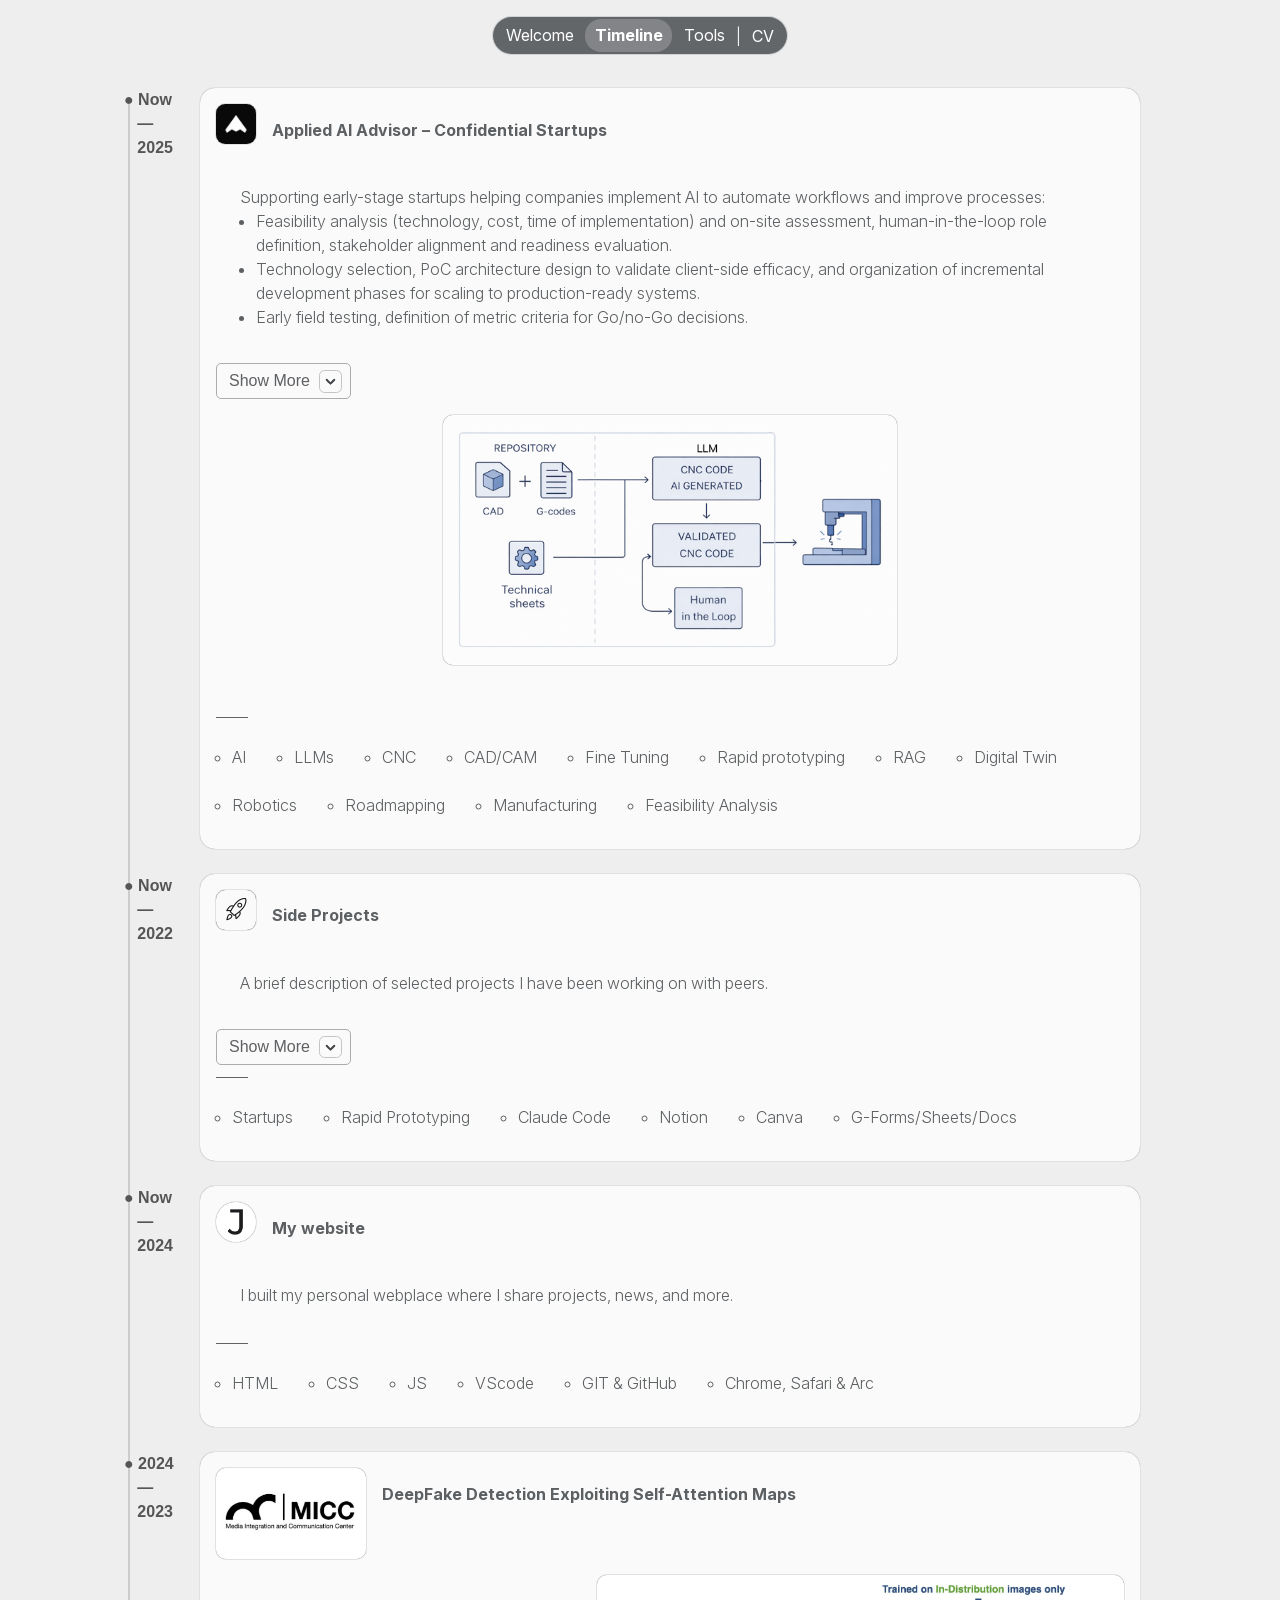
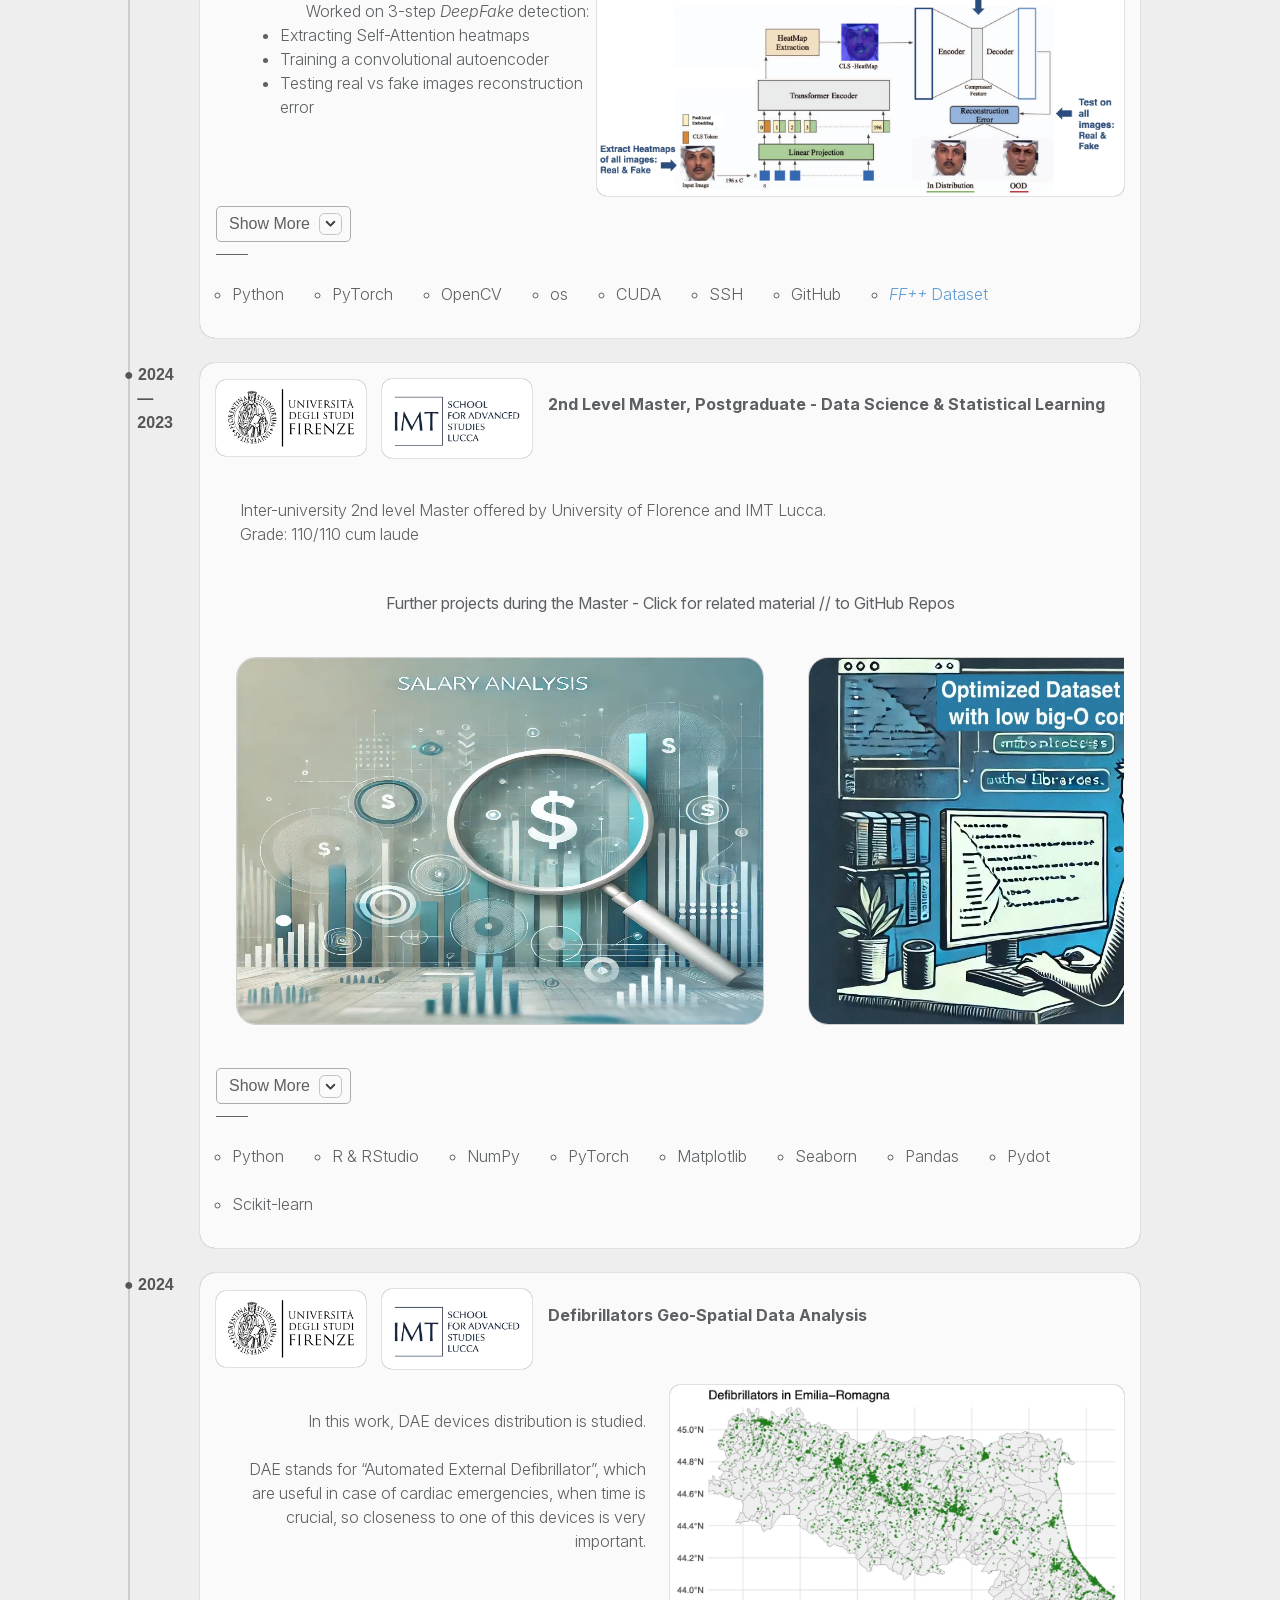
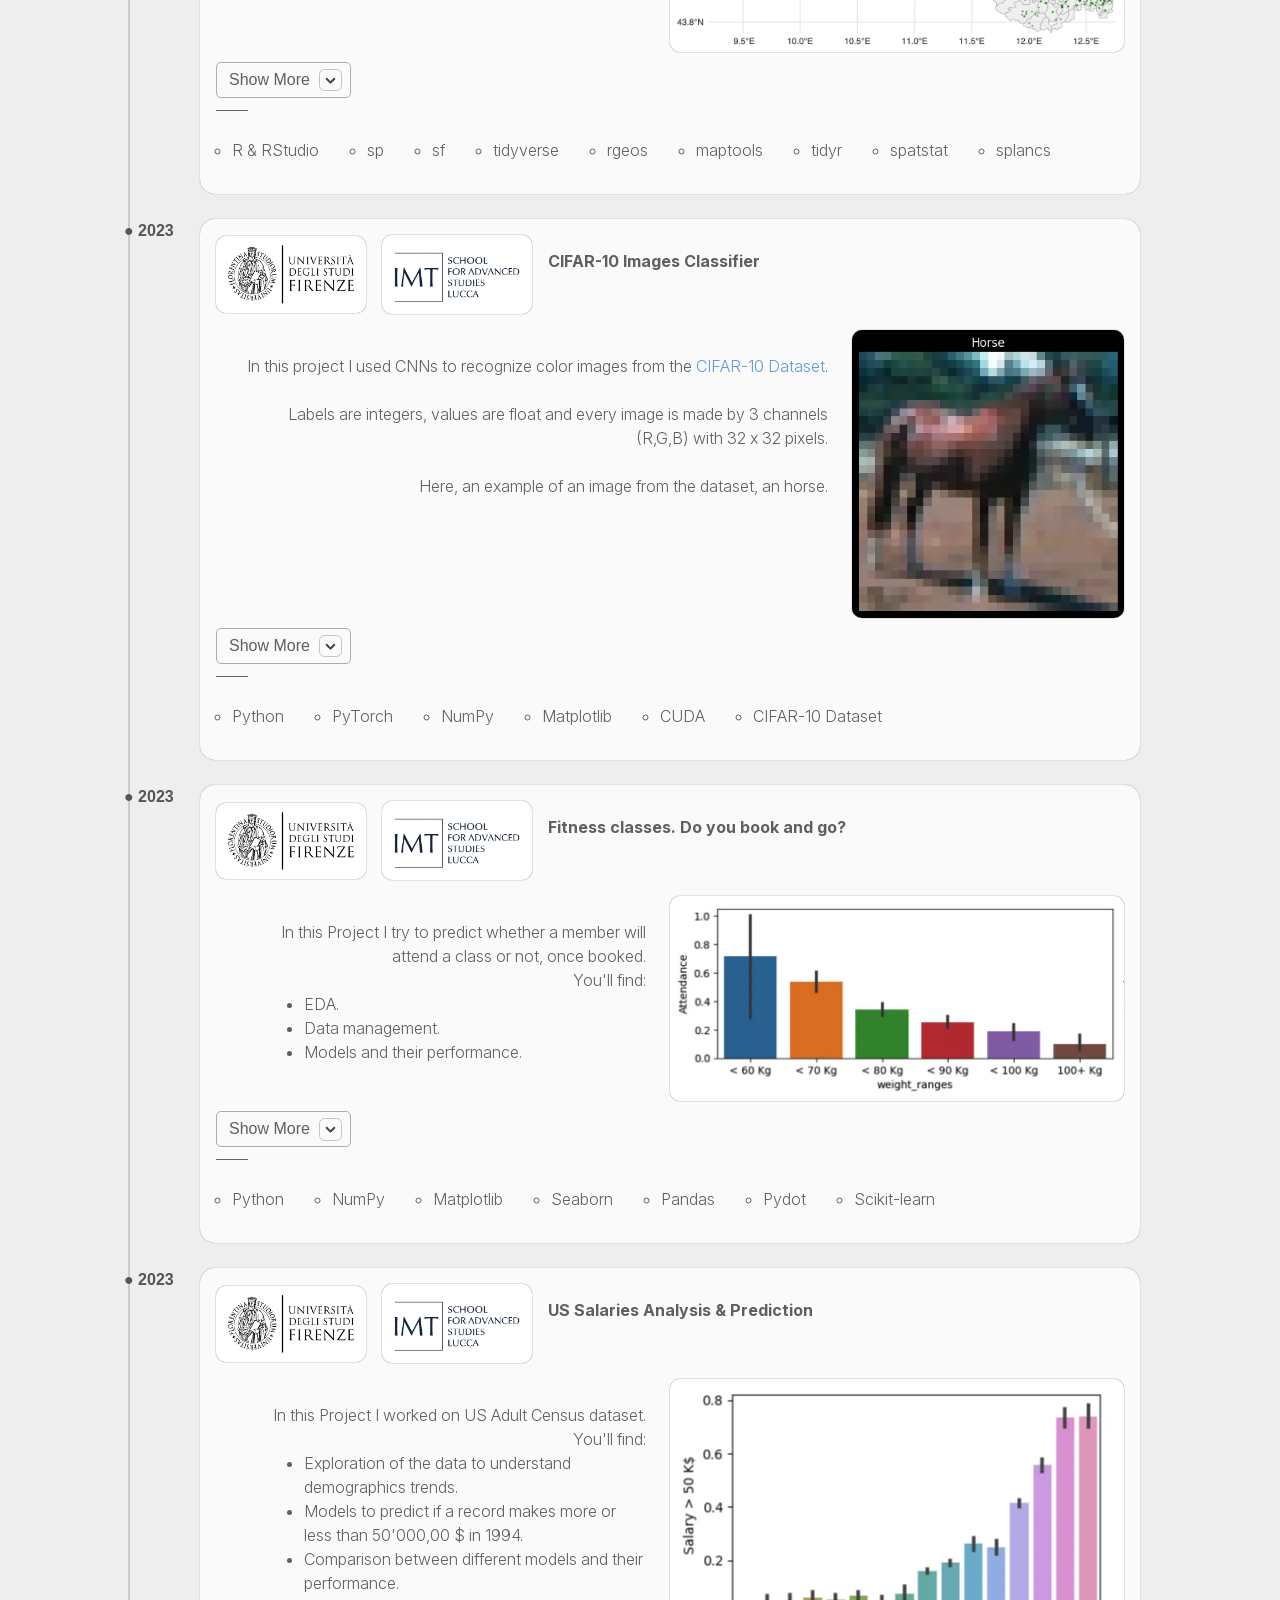
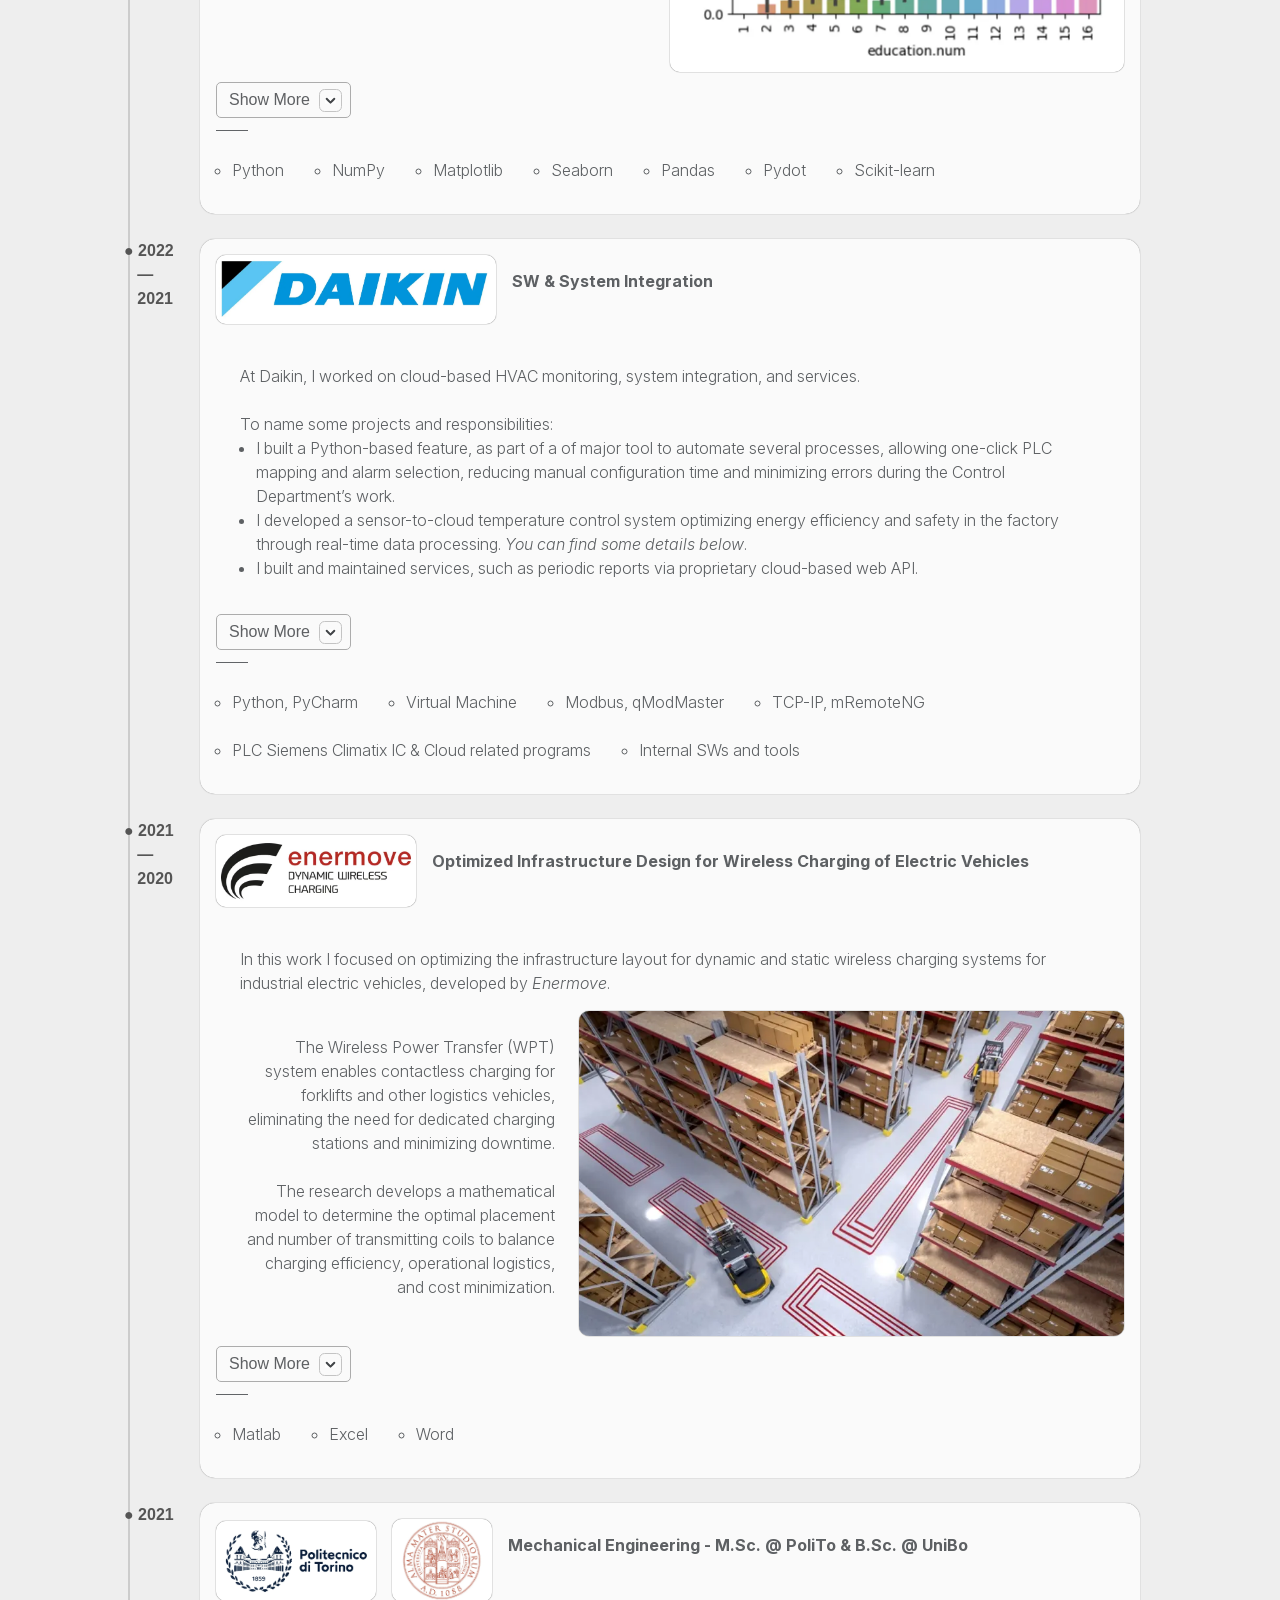
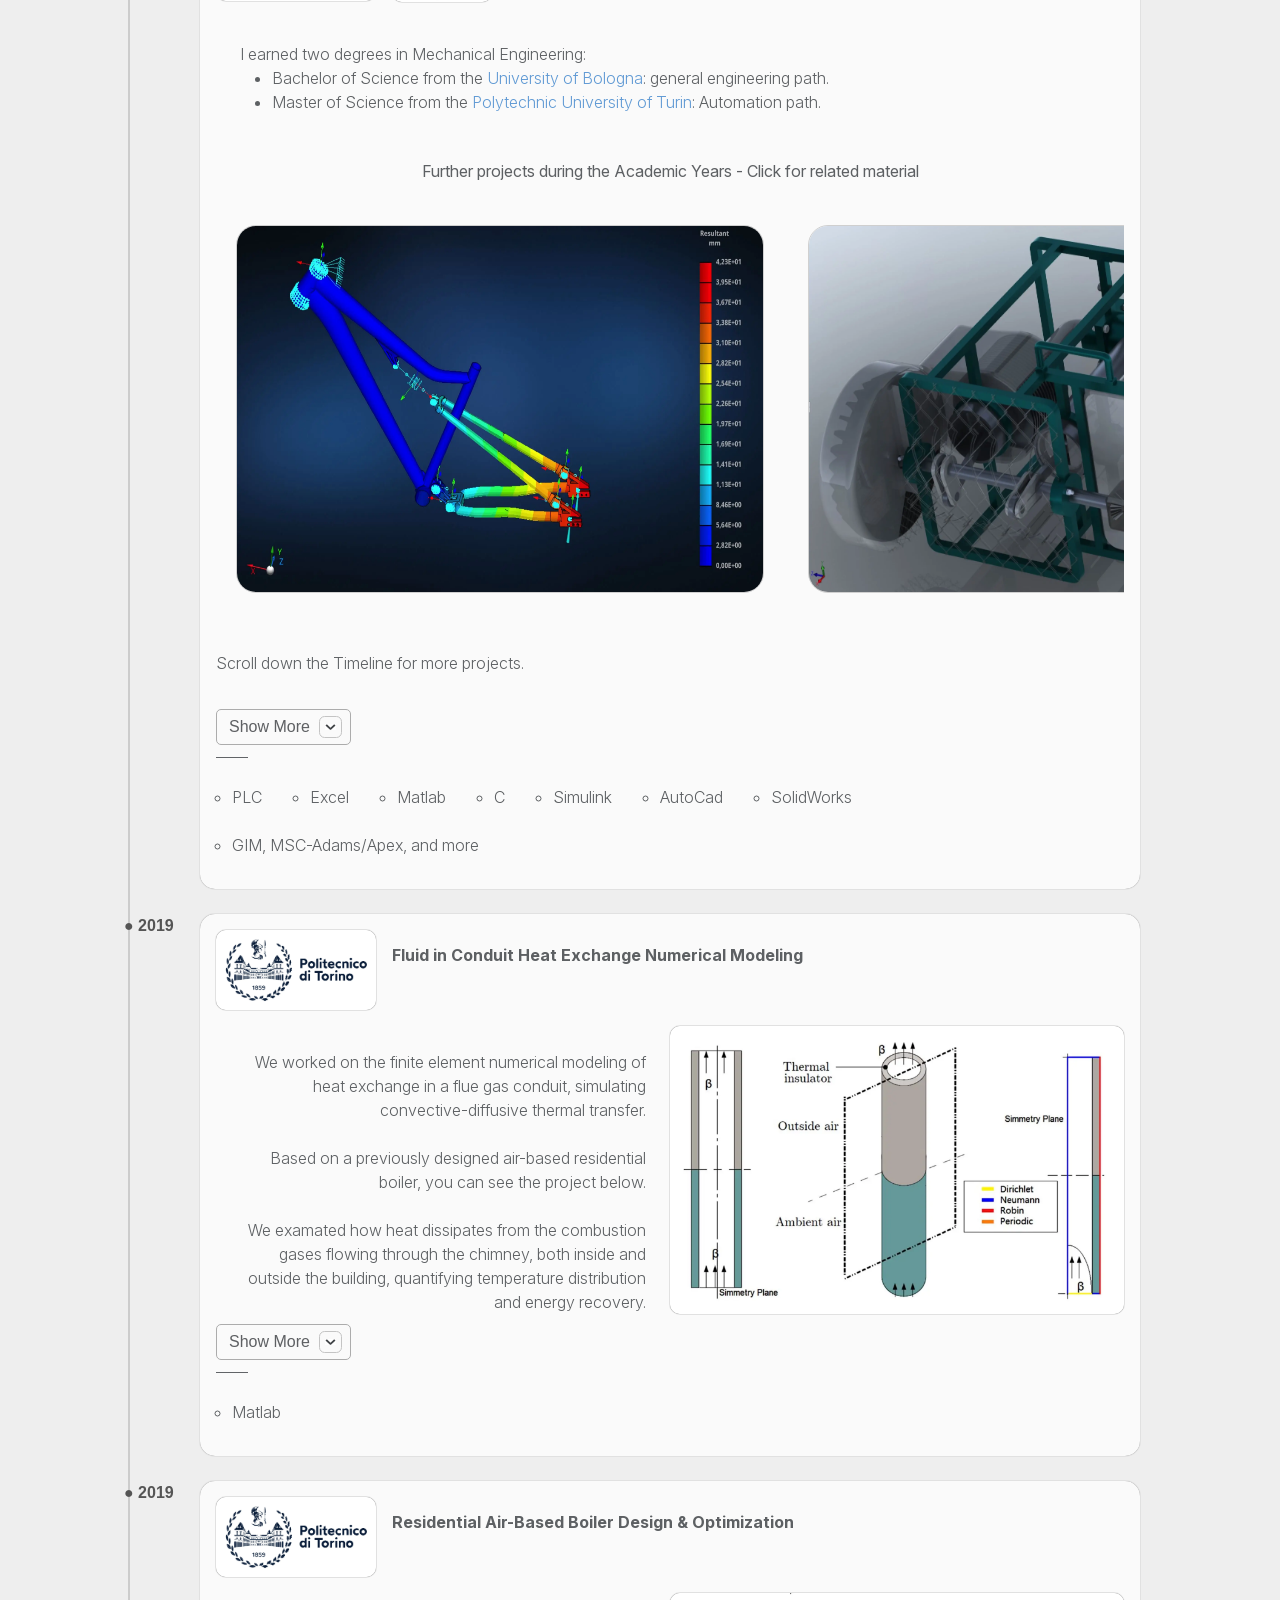
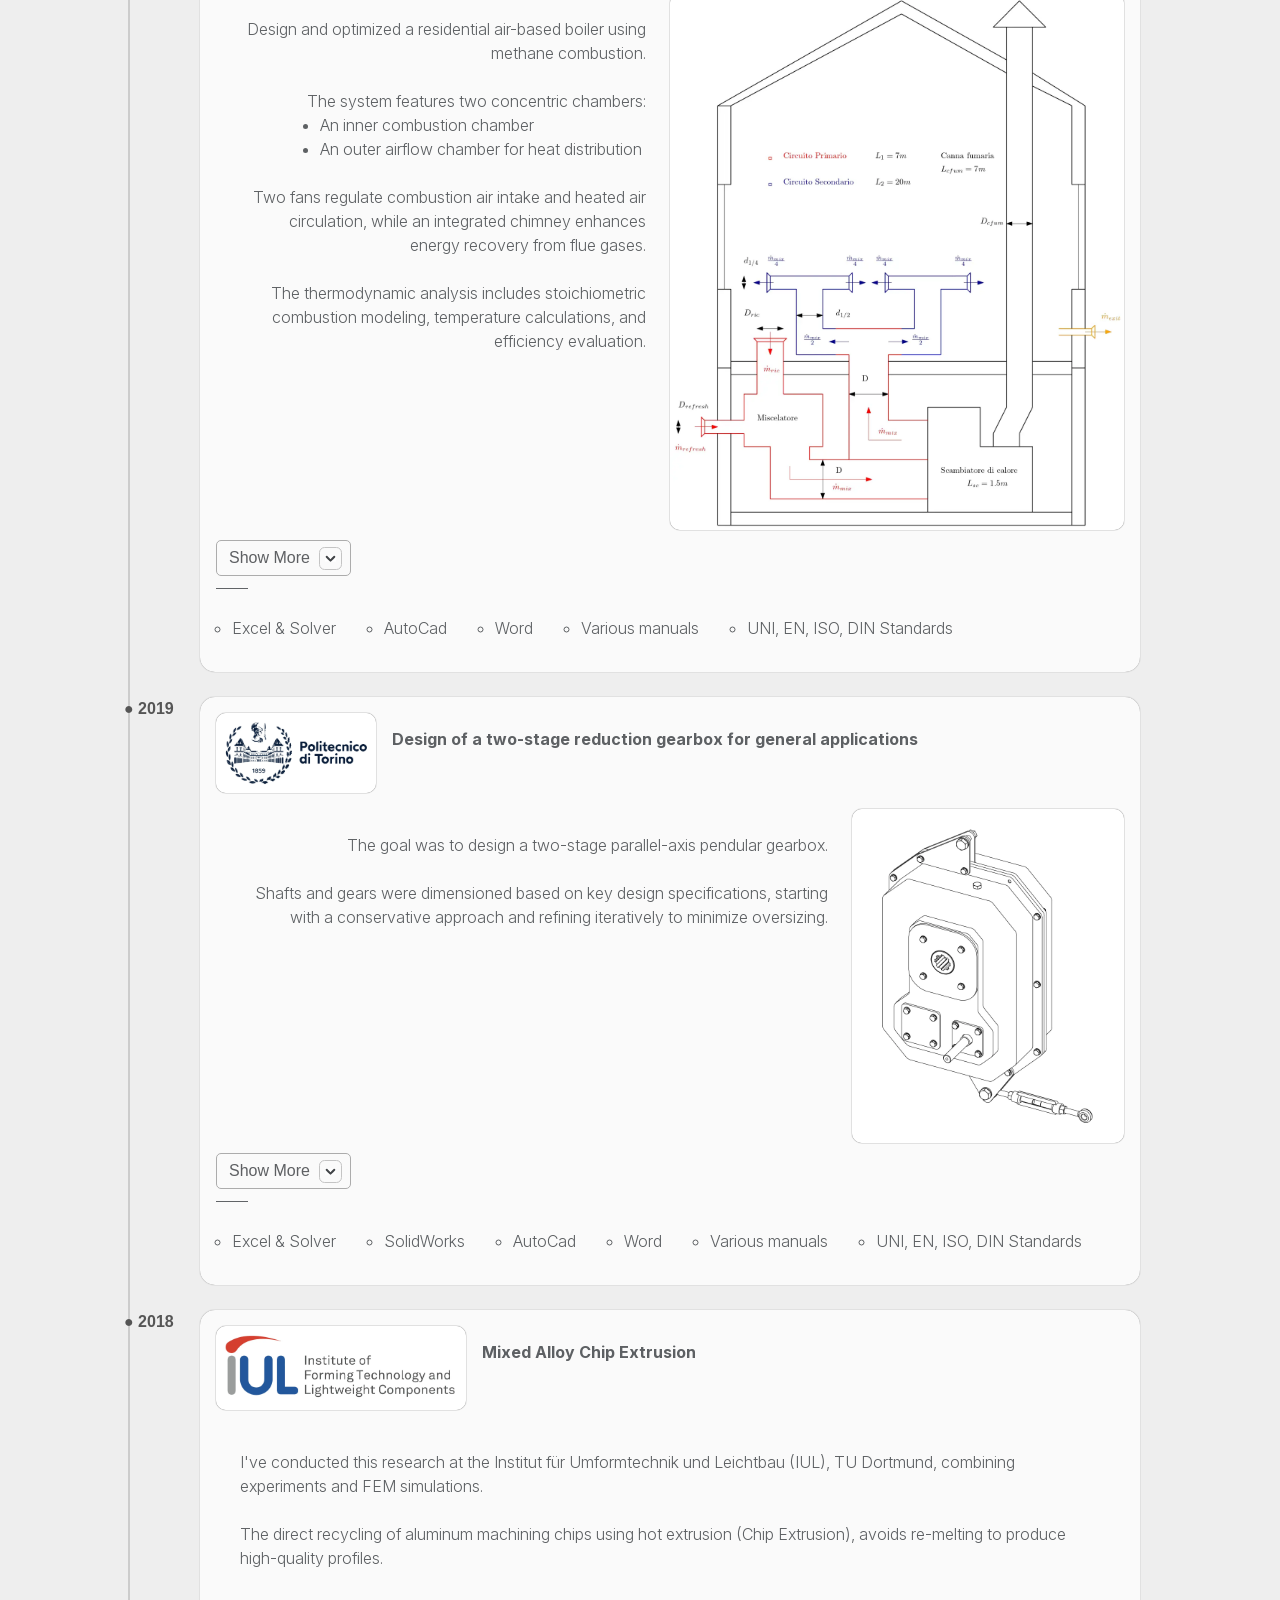
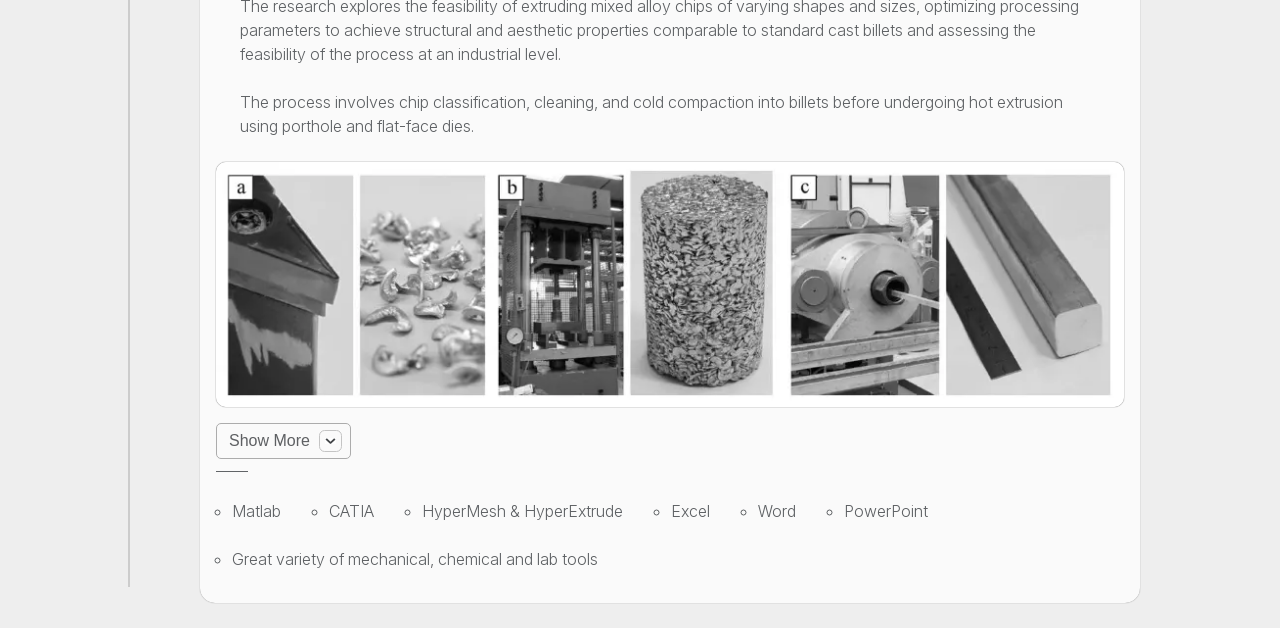
==== timeline.html @ 78fc1cc8 "Major update. News: * Bento Grid: All project descriptions rewritten from timeline copy and redirect" ====
<!DOCTYPE html>
<html lang='en'>


<head>
  <meta charset='UTF-8'/>

  <title>Gianmarco | Timeline</title>
  
  <link rel='stylesheet' href='typo.css'/>
  <link rel="icon" href="docs/J-favicon_tech.png">  <!-- docs/J-favicon_gray.png docs/MyDuckR.png -->

  <meta name="viewport" content="width=device-width, initial-scale=1.0"> <!-- for responsiveness -->


  <!--
  <style>
  .system-fonts {
    font-family: sans-serif;
    }
  </style>
  -->
</head>

<body>
  <header style="background: transparent; padding: 0;">
    <nav>
    <ul>

      <li><a href='index.html'>Welcome<span class="nav-tooltip">Back to Home ↑</span></a></li>
      <li><a href='#portfolio' class='selected'>Timeline<span class="nav-tooltip">Experiences in Details <img src="docs/new-tab-icon.png" style="height:1.0em; vertical-align:baseline;"></span></a></li>
      <li><a href='tools.html'>Tools<span class="nav-tooltip">Calculators & Utilities <img src="docs/new-tab-icon.png" style="height:1.0em; vertical-align:baseline;"></span></a></li>
      <!--<li><a href='index.html#about'>Keep in Touch</a></li>-->
      <span style="color: white;"> |</span>
      <li><a href="Gianmarco_Santoro_CV.pdf" target="_blank" rel="noopener noreferrer" id="cv-download1" class="nav_hover">
        <span class="shadow-text1">CV</span><span class="nav-tooltip">Download my Resume <img src="docs/download_icon.png" style="height:1.0em; vertical-align:baseline;"></span></a></li>
      
    </ul>
    </nav>
  </header>

    <section id="portfolio" style="padding-top: 5.5em;">
  <!--
  <h3>I'm a <span class="rainbow-text">creative</span> engineer, focused on AI.</h3>
    -->

  <div class="timeline">


    <!--
    <div class="timeline-item">
      <div class="timeline-date">&#x25CF Now</p>
        </div>  
          <div class="timeline-content">
            <div class="project-header">
            <img class='logo' src="docs/DALL·E-work in progress.webp" style='max-width: 100px; height: 100px;'/>
            <div><h4><br>I'm always baking something new. <em>J</em></h4>

            ## QUI INIZIAVA UN COMMENTO
            🎉 <b>
              <span class="funny-fancy">
                <span>H</span><span>a</span><span>p</span><span>p</span><span>y</span>
                <span>N</span><span>e</span><span>w</span>
                <span>Y</span><span>e</span><span>a</span><span>r</span><span>!</span>
            </span>
            </b> 🎉 
            ## QUI finiva UN COMMENTO
            
            I'm currently using this first space as an <b>info display for what's coming</b>. As of Jan 8th, 2025:
            <ul style="list-style-type: circle; padding-left: 1em;">
              <li>More contents, projects and details on this website</li>
              ## QUI INIZIAVA UN COMMENTO <li>I'm diving a little deeper into german and exploring some frontiers technical skills</li> ## QUI finiva UN COMMENTO
              <li>In a few weeks, I'll start considering opportunities to pursue my next career step</li>
              <br><i>Contact me for collaboration and info!</i>
            </ul>
          </div>
      
      </div>
   </div>
  -->
      

  <div class="timeline-date show-on-small">&#x25CF Now - 2025</div>
  <div class="show-on-small"><br><br></div>
    <div class="timeline-item" id="item-ai-advisor">
      <div class="timeline-date show-on-middle show-on-big">&#x25CF Now
        <p style="white-space: pre;">   —</p>
        <p style="white-space: pre;">   2025</p></div>
      <div class="timeline-content">
        <div class="project-header">
        <img class='logo' src='docs/stealth_logo.jpeg' style='max-width: 40px; max-height: 40px; border-radius: 23%;'/> <!-- round: border-radius: 50%; -->
        <h4><br>Applied AI Advisor – Confidential Startups</h4>
      </div>

        <div class="timeline-text-image">
          <div class="timeline-text">
            
          
            Supporting early-stage startups helping companies implement AI to automate workflows and improve processes:
            <ul style="padding-left: 1em;">
              <li>Feasibility analysis (technology, cost, time of implementation) and on-site assessment, human-in-the-loop role definition, stakeholder alignment and readiness evaluation.</li>
              <li>Technology selection, PoC architecture design to validate client-side efficacy, and organization of incremental development phases for scaling to production-ready systems.</li>
              <li>Early field testing, definition of metric criteria for Go/no-Go decisions.</li>
            </ul>

          </div>
        </div>

        <br>
        <button class="toggle-btn" onclick="toggleContent(this)">
          Show More <img src="docs/down_ari.svg" style="height: 1.4em; width: 1.4em; margin: -0.2em; margin-left: 0.3em; margin-bottom: -0.4em; padding: 0.3em; border: 1px solid #c4c4c4; border-radius: 25%;">
        </button>

        <span class="hidden-content">
          <div class="timeline-text-image">
            <div class="timeline-text">

            <br>Analysis, prioritization and definition of AI development roadmaps for manufacturing companies, including Use Cases such as:
            <ul style="padding-left: 1em;">
              <li>CAD assistants for 3D → 2D conversion, automatic BoM, draft design and toolbook generation.</li>
              <li>CAD-CAM and Simulation (CAE, CFD) design assistants.</li>
              <li>RFQ and resources budgeting automation based on historical Similarity Search.</li>
              <li>RAG system for unified accessible company knowledge.</li>
              <li>Digital Twin for what-if production scenario analysis and Intelligent scheduler.</li>
              <li>Robotics for Polishing and Scanning.</li>
            </ul>

            <br>A case study, CNC Programming Automation:
            <ul style="padding-left: 1em;">
              <li>Rapid prototyping of lightweight proof-of-concept system to automate CNC programming workflows. Proposed an architecture to extract features from CADs, G-codes and technical sheets to fine-tune a compact LLM for task-specific code generation. Metrics defined on both system performance and real operator efficiency. Evaluated multiple solutions including GNN/transformer models, and an alternative computer-vision approach (VLMs).</li>
            </ul>

            </div>
          </div>
        </span>

        <br>
        <img src="docs/CNC.png" alt="Method flow" class="timeline-image show-on-big show-on-middle show-on-small" style="max-width: 90%; display: block; margin: 1em auto;">
            
        

            <br>
            ——
          <ul class="horiz-ul">
            <li>AI</li>
            <li>LLMs</li>
            <li>CNC</li>
            <li>CAD/CAM</li>
            <li>Fine Tuning</li>
            <li>Rapid prototyping</li>
            <li>RAG</li>
            <li>Digital Twin</li>
            <li>Robotics</li>
            <li>Roadmapping</li>
            <li>Manufacturing</li>
            <li>Feasibility Analysis</li>
          </ul>
        
    </div>
  </div>  


  <div class="timeline-date show-on-small">&#x25CF Now - 2022</div>
  <div class="show-on-small"><br><br></div>
    <div class="timeline-item" id="item-side-projects">
      <div class="timeline-date show-on-middle show-on-big">&#x25CF Now
        <p style="white-space: pre;">   —</p>
        <p style="white-space: pre;">   2022</p></div>
      <div class="timeline-content">
        <div class="project-header">
        <img class='logo' src='docs/startup.png' style='max-width: 40px; max-height: 40px; border-radius: 23%;'/> <!-- round: border-radius: 50%; -->
        <h4><br>Side Projects</h4>
      </div>

        <div class="timeline-text-image">
          <div class="timeline-text">
            
            A brief description of selected projects I have been working on with peers.
          </div>
        </div>
            
            <br>
            <button class="toggle-btn" onclick="toggleContent(this)">  
              Show More <img src="docs/down_ari.svg" style="height: 1.4em; width: 1.4em; margin: -0.2em; margin-left: 0.3em; margin-bottom: -0.4em; padding: 0.3em; border: 1px solid #c4c4c4; border-radius: 25%; "> 
            </button> 

            <span class="hidden-content">
            <div class="timeline-text-image">
              <div class="timeline-text">

            
            <br>Working on multiple Startup projects applying AI–driven rapid prototyping (PoCs & MVPs) and Lean Startup Methodology to each project: Problem Identification, Value Proposition, Market Research, Javelin-Board and SWOT analysis, and UX-UI design.
            <br><br><em>Hint: finding a similar competitor during Market Analysis validates your idea!</em>
            <br><br><em><b>☆ Interested in these projects, other initiatives, or potential collaborations? Let's talk! ☆</b></em>
            <br><br>

            <ul style="padding: 1em;">
              <li><b>Physical AI Applications for Tradespeople</b> - B2B, details soon.</li>

              <ul class="horiz-ul" style="padding-left: 0em; padding-top: 1em;">
                <i>Current state:</i>
                  <li>Very early stage &amp; stealth 🔒</li>
              </ul>
            </ul>

            <ul style="padding: 1em;">
              <li><b>Food-based Social Media</b> - App centered around food experiences, recipes, and restaurant reviews-services to inspire people where to live the real best culinary world.</li>

              <ul class="horiz-ul" style="padding-left: 0em; padding-top: 1em;">
                <i>Similar competitor:</i>
                  <li><a href="https://mapstr.com/" class="links" target="_blank">mapstr</a></li>
              </ul>

              <!-- <ul class="horiz-ul" style="padding-left: 0em; padding-top: 0em;">
                <i>The Team:</i>
                  <li><a href="https://linkedin.com/in/arianna-galassi" class="links" target="_blank">Arianna</a></li>
                  <li><a href="https://linkedin.com/in/edoardo-merola" class="links" target="_blank">Edoardo</a></li>
                  <li><a href="https://linkedin.com/in/elisasantoni-es" class="links" target="_blank">Elisa</a></li>
                  <li><a href="https://linkedin.com/in/gabriele-ciullo" class="links" target="_blank">Gabriele</a></li>
              </ul> -->

              <ul class="horiz-ul" style="padding-left: 0em; padding-top: 0em;">
                <i>Current state:</i>
                  <li>Stand-by ⏸️</li>
              </ul>
            </ul>

            <ul style="padding: 1em;">
              <li><b>Selected Products Referral Platform</b> - Webplace where to find best in class aesthetic design products from top companies, and more.</li>

              <ul class="horiz-ul" style="padding-left: 0em; padding-top: 1em;">
                <i>Similar competitor:</i>
                  <li><a href="https://goods.so/" class="links" target="_blank">Goods</a></li>
              </ul>

              <!-- <ul class="horiz-ul" style="padding-left: 0em; padding-top: 0em;">
                <i>The Team:</i>
                  <li><a href="https://www.allered.me/" class="links" target="_blank">Alessandro</a></li>
                  <li><a href="https://linkedin.com/in/arianna-galassi" class="links" target="_blank">Arianna</a></li>
              </ul> -->

              <ul class="horiz-ul" style="padding-left: 0em; padding-top: 0em;">
                <i>Current state:</i>
                  <li>Ongoing ▶️</li>
              </ul>
            </ul>

            <ul style="padding: 1em;">
              <li><b>Local Food Logistics Platform</b> - B2B, details soon.</li>

              <ul class="horiz-ul" style="padding-left: 0em; padding-top: 1em;">
                <i>Current state:</i>
                  <li>Ongoing ▶️</li>
              </ul>
            </ul>

            <ul style="padding: 1em;">
              <li><b>Project-Driven Work Community</b> - Platform for creating the best team of professionals to collaborate on projects based on skills, interests, availability and overall fit considering several parameters to enhance efficiency during the sprints.</li>

              <ul class="horiz-ul" style="padding-left: 0em; padding-top: 1em;">
                <i>Similar competitor:</i>
                  <li><a href="https://wearecosmico.com/en" class="links" target="_blank">Cosmico</a></li>
              </ul>

              <!-- <ul class="horiz-ul" style="padding-left: 0em; padding-top: 0em;">
                <i>The Team:</i>
                  <li><a href="https://linkedin.com/in/arianna-galassi" class="links" target="_blank">Arianna</a></li>
                  <li><a href="https://linkedin.com/in/edoardo-merola" class="links" target="_blank">Edoardo</a></li>
                  <li><a href="https://linkedin.com/in/elisasantoni-es" class="links" target="_blank">Elisa</a></li>
                  <li><a href="https://linkedin.com/in/gabriele-ciullo" class="links" target="_blank">Gabriele</a></li>
              </ul> -->

              <ul class="horiz-ul" style="padding-left: 0em; padding-top: 0em; padding-bottom: 0em;">
                <i>Current state:</i>
                  <li>Pivoting ⚠️</li>
              </ul>
            </ul>

          </div>
        </div>
      </span>

            <br>
            ——
          <ul class="horiz-ul">
            <li>Startups</li>
            <li>Rapid Prototyping</li>
            <li>Claude Code</li>
            <li>Notion</li>
            <li>Canva</li>
            <li>G-Forms/Sheets/Docs</li>
          </ul>
        
    </div>
  </div>  



  <div class="timeline-date show-on-small">&#x25CF Now - 2024</div>
  <div class="show-on-small"><br><br></div>
    <div class="timeline-item" id="item-website">
      <div class="timeline-date show-on-middle show-on-big">&#x25CF Now
        <p style="white-space: pre;">   —</p>
        <p style="white-space: pre;">   2024</p></div>
      <div class="timeline-content">
        <div class="project-header">
        <img class='logo' src='docs/J-favicon_tech.png' style='max-width: 40px; max-height: 40px; border-radius: 50%;'/> <!-- docs/MyDuck.png    round: border-radius: 23%; -->
        <h4><br>My website</h4>
      </div>

        <div class="timeline-text-image">
          <div class="timeline-text">I built my personal webplace where I share projects, news, and more.</div>
          <!-- <img src="docs/Jweb.webp" alt="My Website" class="timeline-image"> -->
        </div>

            <br>
            ——
          <ul class="horiz-ul">
            <li>HTML</li>
            <li>CSS</li>
            <li>JS</li>
            <li>VScode</li> 
            <li>GIT & GitHub</li>
            <li>Chrome, Safari & Arc</li>
          </ul>
        
    </div>
  </div>  
    
    <div class="timeline-date show-on-small">&#x25CF 2024 - 2023</div>
    <div class="show-on-small"><br><br></div>
    <div class="timeline-item" id="item-deepfake">
      <div class="timeline-date show-on-middle show-on-big">&#x25CF 2024
        <p style="white-space: pre;">   —</p>
        <p style="white-space: pre;">   2023</p></div>
      <div class="timeline-content">
    
        <div class="project-header">
          <a href="https://www.micc.unifi.it/" target="_blank" rel="noopener noreferrer" style="display: contents;">
          <img class='logo' src='docs/logo-micc.webp' style='max-width: 150px;' alt="MICC Logo"/></a>
          <h4><br>DeepFake Detection Exploiting Self-Attention Maps</h4>
        </div>
    
        <div class="timeline-text-image">
          <div class="timeline-text show-on-big" style="text-align: end; padding-left: 0.0em; padding-right: 0.5em;">
            <br class="show-on-big">
            Worked on 3-step <em>DeepFake</em> detection:
              <a style="text-align: start;">
                <ul style="padding-left: 4em;">
                <li>Extracting Self-Attention heatmaps</li> 
                <li>Training a convolutional autoencoder</li>
                <li>Testing real vs fake images reconstruction error</li>
              </ul></a>
          </div>
          <div class="timeline-text show-on-middle show-on-small">
            Worked on 3-step <em>DeepFake</em> detection:
              <a style="text-align: start;">
                <ul style="padding-left: 2em;">
                <li>Extracting Self-Attention heatmaps</li> 
                <li>Training a convolutional autoencoder</li>
                <li>Testing real vs fake images reconstruction error</li>
              </ul></a>
          </div>
          <img src="docs/Deepfake.webp" alt="Method flow" class="timeline-image show-on-big" style="width: 58%;">
          <img src="docs/Deepfake.webp" alt="Method flow" class="timeline-image show-on-middle show-on-small">
        </div>
    
        <!-- FINISHED HERE WHEN NOT extended ♤  ⌄ ▼ ⌃ ▲  -->
    
        <button class="toggle-btn" onclick="toggleContent(this)">  
          Show More <img src="docs/down_ari.svg" style="height: 1.4em; width: 1.4em; margin: -0.2em; margin-left: 0.3em; margin-bottom: -0.4em; padding: 0.3em; border: 1px solid #c4c4c4; border-radius: 25%; "> 
        </button> 
    
        <div class="hidden-content">
          <div class="timeline-text-image" style="place-items: center;">
            <img src="docs/transformer.webp" alt="Vision Transformer" class="timeline-image show-on-big" style="width: 60%;">
            <div class="timeline-text">
              <p>The Vision Transformer (ViT), pre-trained on face recognition - starting from 
                <a href="https://github.com/zhongyy/Face-Transformer.git" target="_blank" class="links">Face-Transformer</a> -, 
                captures facial features and extracts visual attention maps. <br> Images are split into multiple patches as input-tokens to the transformer encoder.
              </p>
            </div>
            <img src="docs/transformer.webp" alt="Vision Transformer" class="timeline-image show-on-small show-on-middle">
          </div>
    
          <div class="timeline-text-image" style="place-items: center;">
            <div class="timeline-text" style="text-align: end;">
              <p>These are used to train the convolutional autoencoder - starting from the one developed in 
                <a href="https://github.com/lcultrera/WildCapture" target="_blank" class="links">WildCapture</a> - only on real images, 
                enhancing out-of-distribution (OOD) detection by expecting higher reconstruction errors for manipulated images.
              </p>
            </div>
            <img src="docs/autoencoder.webp" alt="Method flow" class="timeline-image">
          </div>
    
          <div class="timeline-text-image" style="place-items: center;">
            <img src="docs/DF_auroc.webp" alt="Auc-roc mean value among all forgeries tested" class="timeline-image show-on-big">
            <div class="timeline-text">
              <p>Tested on 5 different forgeries, the method shows an AUROC mean value of 0.60, demonstrating potential for transfer learning and generalizability among potential new forgeries.</p>
            </div>
            <img src="docs/DF_auroc.webp" alt="Auc-roc mean value among all forgeries tested" class="timeline-image show-on-small show-on-middle">
          </div>
    
          <div class="show-on-small"><br></div>
          <br>
          Further material:
          <ul class="horiz-ul">
            <li><a href="docs/DeepFake_Thesis_G.Santoro.pdf" target="_blank" class="links">Thesis.pdf</a></li>
            <li><a href="docs/DeepFake_G.Santoro.pdf" target="_blank" class="links">Presentation.pdf</a></li>
            <li>GitHub Repo - I'll publish ASAP</li>
          </ul>
    
          <br>
          The Team:
          <ul class="horiz-ul">          
            <li><a>Luca: Researcher, operative</a></li>
            <li><a>Lorenzo: Supervisor, strategic</a></li>
          </ul>
        
        
        </div>
        
        <br>
          ——
          <ul class="horiz-ul">
            <li>Python</li>
            <li>PyTorch</li>
            <li>OpenCV</li>
            <li>os</li>
            <li>CUDA</li>
            <li>SSH</li>
            <li>GitHub</li>
            <li><a href="https://paperswithcode.com/dataset/faceforensics-1" target="_blank" class="links"><i>FF++</i> Dataset</a></li>
          </ul>

        
      </div>
    </div>


    
    <div class="timeline-date show-on-small">&#x25CF 2024 - 2023<!--2024 April - 2023 February--></div>  
    <div class="show-on-small"><br><br></div>
    <div class="timeline-item" id="item-data-master">
      <div class="timeline-date show-on-big show-on-middle">&#x25CF 2024<!--<br><p style="white-space: pre;">   Apr</p>-->
        <p style="white-space: pre;">   —</p>
         <p style="white-space: pre;">   2023</p><!--<p style="white-space: pre;">   Feb</p>--></div>

      <div class="timeline-content">
        <div class="project-header">

          <div style="display: flex; flex-direction: row; justify-content: left; align-items: center; gap: 1em; flex-wrap: nowrap;">
            <a href="https://www.unifi.it/en" target="_blank" rel="noopener noreferrer" style="flex: 1; max-width: 150px;">
              <img class='logo' src="docs/UniFi.webp" style="width: 100%; height: auto;">
            </a>
            <a href="https://www.imtlucca.it/en" target="_blank" rel="noopener noreferrer" style="flex: 1; max-width: 150px;">
              <img class='logo' src="docs/IMT.webp" style="width: 100%; height: auto;">
            </a>
          </div> 

              
          <h4><br>2nd Level Master, Postgraduate - Data Science & Statistical Learning</h4>
        </div>

        <div class="timeline-text-image">
          <div class="timeline-text">
            <br class="show-on-big">

            Inter-university 2nd level Master offered by University of Florence and IMT Lucca.
            <br>Grade: 110/110 cum laude
            
          </div>
        </div>


    <br><h3 style="margin-bottom: 1em;">Further projects during the Master - Click for related material // to GitHub Repos</h3>
    
    <div id="carousel">
      <div class="carousel-container">
        <div class="carousel-wrapper">

          <div class="carousel-item">
            <a href="docs/Stat_Santoro.pdf" target="_blank">
              <img src="docs/salary.webp" alt="Car Sharing" style="border: 1px solid rgba(190, 190, 190, 0.7);">
              <span class="carousel-description">Statistical Analysis: Salary</span>
            </a>
          </div>

          <div class="carousel-item">
            <a href="https://github.com/Gianmarco-San/Algorithms_Py_-_R.git" target="_blank">
              <img src="docs/algo.webp" alt="Car Sharing" style="border: 1px solid rgba(190, 190, 190, 0.7);">
              <span class="carousel-description">Algorithms without libraries</span>
            </a>
          </div>


          <div class="carousel-item">
            <a href="https://github.com/Gianmarco-San/Policy-Evaluation-Impact-Analysis.git" target="_blank">
              <img src="docs/vote.webp" alt="Car Sharing" style="border: 1px solid rgba(190, 190, 190, 0.7);">
              <span class="carousel-description">Policy-Impact Analysis</span>
            </a>
          </div>

          <div class="carousel-item">
            <a href="https://github.com/Gianmarco-San/Estimation-of-PM10-Levels.git" target="_blank">
              <img src="docs/PM10.webp" alt="Car Sharing" style="border: 1px solid rgba(190, 190, 190, 0.7);">
              <span class="carousel-description">Estimation of PM10 levels</span>
            </a>
          </div>

          <div class="carousel-item">
            <a href="https://github.com/Gianmarco-San/Bayesian-Inference_Causal-ML.git" target="_blank">
              <img src="docs/causal.webp" alt="Car Sharing" style="border: 1px solid rgba(190, 190, 190, 0.7);">
              <span class="carousel-description">Depression Causal Inference</span>
            </a>
          </div>

    
          <!-- Duplicate items again for seamless loop -->

          <div class="carousel-item">
            <a href="docs/Stat_Santoro.pdf" target="_blank">
              <img src="docs/salary.webp" alt="Car Sharing" style="border: 1px solid rgba(190, 190, 190, 0.7);">
              <span class="carousel-description">Statistical Analysis: Salary</span>
            </a>
          </div>

          <div class="carousel-item">
            <a href="https://github.com/Gianmarco-San/Algorithms_Py_-_R.git" target="_blank">
              <img src="docs/algo.webp" alt="Car Sharing" style="border: 1px solid rgba(190, 190, 190, 0.7);">
              <span class="carousel-description">Algorithms without libraries</span>
            </a>
          </div>


          <div class="carousel-item">
            <a href="https://github.com/Gianmarco-San/Policy-Evaluation-Impact-Analysis.git" target="_blank">
              <img src="docs/vote.webp" alt="Car Sharing" style="border: 1px solid rgba(190, 190, 190, 0.7);">
              <span class="carousel-description">Policy-Impact Analysis</span>
            </a>
          </div>


          <div class="carousel-item">
            <a href="https://github.com/Gianmarco-San/Estimation-of-PM10-Levels.git" target="_blank">
              <img src="docs/PM10.webp" alt="Car Sharing" style="border: 1px solid rgba(190, 190, 190, 0.7);">
              <span class="carousel-description">Estimation of PM10 levels</span>
            </a>
          </div>

          <div class="carousel-item">
            <a href="https://github.com/Gianmarco-San/Bayesian-Inference_Causal-ML.git" target="_blank">
              <img src="docs/causal.webp" alt="Car Sharing" style="border: 1px solid rgba(190, 190, 190, 0.7);">
              <span class="carousel-description">Depression Causal Inference</span>
            </a>
          </div>

                    
        </div>
      </div>
    </div>     

    <!-- FINISHED HERE WHEN NOT extended ♤ -->
    
    <button class="toggle-btn" onclick="toggleContent(this)">  
      Show More <img src="docs/down_ari.svg" style="height: 1.4em; width: 1.4em; margin: -0.2em; margin-left: 0.3em; margin-bottom: -0.4em; padding: 0.3em; border: 1px solid #c4c4c4; border-radius: 25%; "> 
    </button> 

    <div class="hidden-content">

      <br><h3 style="margin-bottom: 1em;">Paper Reviews - Click to related PDFs</h3>
      
      <div id="carousel">
        <div class="carousel-container">
          <div class="carousel-wrapper">


            <div class="carousel-item">
              <a href="docs/Exp_Eco_Santoro.pdf" target="_blank">
                <img src="docs/carshare.webp" alt="Car Sharing" style="border: 1px solid rgba(190, 190, 190, 0.7);">
                <span class="carousel-description">Nudge Responsible Carsharing</span>
              </a>
            </div>

            <div class="carousel-item">
              <a href="docs/Network_Santoro.pdf" target="_blank">
                <img src="docs/taxo.webp" alt="Car Sharing" style="border: 1px solid rgba(190, 190, 190, 0.7);">
                <span class="carousel-description">Products Taxonomy & Economy</span>
              </a>
            </div>

            <div class="carousel-item">
              <a href="docs/NLP_Santoro.pdf" target="_blank">
                <img src="docs/ROD.webp" alt="Car Sharing" style="border: 1px solid rgba(190, 190, 190, 0.7);">
                <span class="carousel-description">Reading Order Detection</span>
              </a>
            </div>

            <div class="carousel-item">
              <a href="docs/Complex_Sys_Santoro.pdf" target="_blank">
                <img src="docs/stability.webp" alt="Car Sharing" style="border: 1px solid rgba(190, 190, 190, 0.7);">
                <span class="carousel-description">Stability & Bifurcation in Rotors</span>
              </a>
            </div>

            <div class="carousel-item">
              <a href="docs/AdvML_Santoro.pdf" target="_blank">
                <img src="docs/neo.webp" alt="Car Sharing" style="border: 1px solid rgba(190, 190, 190, 0.7);">
                <span class="carousel-description">Robot Imitation Process</span>
              </a>
            </div>

            <div class="carousel-item">
              <a href="docs/Health_Analytics.pdf" target="_blank">
                <img src="docs/lepro.webp" alt="Car Sharing" style="border: 1px solid rgba(190, 190, 190, 0.7);">
                <span class="carousel-description">AI Leprosy Diagnosys</span>
              </a>
            </div>

            <div class="carousel-item">
              <a href="docs/StatLearn_Santoro.pdf" target="_blank">
                <img src="docs/stat-learn.webp" alt="Car Sharing" style="border: 1px solid rgba(190, 190, 190, 0.7);">
                <span class="carousel-description">Drones Swarm MRF optimized</span>
              </a>
            </div>

            <!-- Duplicate items again for seamless loop -->
          

          </div>
        </div>
      </div>

          <br>Scroll down the Timeline for more projects.
          <br>
          <div class="timeline-text-image">
            <div class="timeline-text">
              <br class="show-on-big">
              Topics:

              <br><a style="text-align: start;">
                <ul style="padding-left: 2em;">
                <li>Math & Stat: Stat-Inference/learning, Optimization, Algorithms & Programming, Numerical calculus, Linear algebra, Probability & Stochastic processes.</li> 
                <li>Complex Systems: Text Mining & NLP, Graph Theory, Geo-Spatial Data (GIS), Network analysis, Complex sys.</li>
                <li>Decision Theory: Eco-business analytics, Bayesian & Causal inference, Policy impact analysis.</li>
                <li>(Un)Supervised Learning & RL: Machine Learning, Deep Learning, Reinforcement Learning.</li>
              </ul></a>
              
            </div>
          </div>
          <br>
          <br>
          Further material:
          <ul class="horiz-ul">
            <li><a href="https://github.com/Gianmarco-San" target="_blank" class="links">GitHub Repo</a></li>
          </ul>

          </ul>
          
        </div>


          <br>
          ——
          <ul class="horiz-ul">
            <li>Python</li>
            <li>R & RStudio</li>
            <li>NumPy</li>
            <li>PyTorch</li>
            <li>Matplotlib</li>
            <li>Seaborn</li>
            <li>Pandas</li>
            <li>Pydot</li>
            <li>Scikit-learn</li>
          </ul>
      
        
    </div>
  </div>





  <div class="timeline-date show-on-small">&#x25CF 2024<!-- March--></div>  
    <div class="show-on-small"><br><br></div>
  <div class="timeline-item" id="item-dae">
    <div class="timeline-date show-on-big show-on-middle">&#x25CF 2024<!--<br><p style="white-space: pre;">   Mar</p>--></div>
    <div class="timeline-content">

        <div class="project-header">


          <div style="display: flex; flex-direction: row; justify-content: left; align-items: center; gap: 1em; flex-wrap: nowrap;">
            <a href="https://www.unifi.it/en" target="_blank" rel="noopener noreferrer" style="flex: 1; max-width: 150px;">
              <img class='logo' src="docs/UniFi.webp" style="width: 100%; height: auto;">
            </a>
            <a href="https://www.imtlucca.it/en" target="_blank" rel="noopener noreferrer" style="flex: 1; max-width: 150px;">
              <img class='logo' src="docs/IMT.webp" style="width: 100%; height: auto;">
            </a>
          </div> 


          <h4><br>Defibrillators Geo-Spatial Data Analysis</h4>
        </div>
      
        <div class="timeline-text-image">
          <div class="timeline-text show-on-big" style="text-align: end;">
            <br class="show-on-big">
            In this work, DAE devices distribution is studied.
            <br><br>DAE stands for “Automated External Defibrillator”, which are useful in case of cardiac emergencies, when time is crucial, so closeness to one of this devices is very important.
          </div>

          <div class="timeline-text show-on-middle show-on-small">
            <br class="show-on-big">
            In this work, DAE devices distribution is studied.
            <br><br>DAE stands for “Automated External Defibrillator”, which are useful in case of cardiac emergencies, when time is crucial, so closeness to one of this devices is very important.
          </div>

          <img src="docs/dae-er.webp" alt="CM_animals" class="timeline-image">

        </div>

        <!-- FINISHED HERE WHEN NOT extended ♤ -->
        
        <button class="toggle-btn" onclick="toggleContent(this)">  
          Show More <img src="docs/down_ari.svg" style="height: 1.4em; width: 1.4em; margin: -0.2em; margin-left: 0.3em; margin-bottom: -0.4em; padding: 0.3em; border: 1px solid #c4c4c4; border-radius: 25%; "> 
        </button> 

        <div class="hidden-content">


      <div class="timeline-text-image" style="place-items: center;">

        <img src="docs/k5000.webp" alt="CM_animals" class="timeline-image show-on-big">

        <div class="timeline-text">
          Kernel Density Estimate: estimate the intensity of the process, with a kernel estimation.
          <br><br>In the image:<br>k5000 = density(dae_ppp, sigma = 5000, dimyx = 500).
          <br><br>It's possible to note that the generator process is related to the population in an area, considering seasonal peaks, e.g. in Riviera during Summer.

        </div>

          <img src="docs/k5000.webp" alt="CM_animals" class="timeline-image show-on-middle show-on-small">

      </div>



      <div class="show-on-small"><br></div>
      <br>
      For deeper analysis:
      <ul class="horiz-ul">
        <li><a href="https://github.com/Gianmarco-San/Defibrillators-Geo-Spatial-Data-Analysis.git" target="_blank" class="links">GitHub Repo</a></li>
        <li><a href="docs/Geo_G.Santoro.pdf" target="_blank" class="links">RMarkdown</a></li>
      </ul>
      
        </div>

      <br>
      ——
      <ul class="horiz-ul">
        <li>R & RStudio</li>
        <li>sp</li>
        <li>sf</li>
        <li>tidyverse</li>
        <li>rgeos</li>
        <li>maptools</li>
        <li>tidyr</li>
        <li>spatstat</li>
        <li>splancs</li>

      </ul>


    </div>
  </div>



    <div class="timeline-date show-on-small">&#x25CF 2023<!-- December--></div>  
      <div class="show-on-small"><br><br></div>
    <div class="timeline-item" id="item-cifar">
      <div class="timeline-date show-on-big show-on-middle">&#x25CF 2023<!--<br><p style="white-space: pre;">   Dec</p>--></div>
      <div class="timeline-content">

          <div class="project-header">
            
            <div style="display: flex; flex-direction: row; justify-content: left; align-items: center; gap: 1em; flex-wrap: nowrap;">
              <a href="https://www.unifi.it/en" target="_blank" rel="noopener noreferrer" style="flex: 1; max-width: 150px;">
                <img class='logo' src="docs/UniFi.webp" style="width: 100%; height: auto;">
              </a>
              <a href="https://www.imtlucca.it/en" target="_blank" rel="noopener noreferrer" style="flex: 1; max-width: 150px;">
                <img class='logo' src="docs/IMT.webp" style="width: 100%; height: auto;">
              </a>
            </div>             
            
              <h4><br>CIFAR-10 Images Classifier</h4>
          </div>
        
          <div class="timeline-text-image">
            <div class="timeline-text show-on-big" style="text-align: end;">
              <div class="show-on-small show-on-middle" style="place-items: center;">
            </div>
              <br class="show-on-big">
              In this project I used CNNs to recognize color images from the <a href="https://www.cs.toronto.edu/~kriz/cifar.html" target="_blank" class="links">CIFAR-10 Dataset</a>.
              <br><br>Labels are integers, values are float and every image is made by 3 channels (R,G,B) with 32 x 32 pixels.
              <br><br>Here, an example of an image from the dataset, an horse.
            </div>

            <div class="timeline-text show-on-middle show-on-small">
              <div class="show-on-small show-on-middle" style="place-items: center;">
            </div>
              <br class="show-on-big">
              In this project I used CNNs to recognize color images from the <a href="https://www.cs.toronto.edu/~kriz/cifar.html" target="_blank" class="links">CIFAR-10 Dataset</a>.
              <br><br>Labels are integers, values are float and every image is made by 3 channels (R,G,B) with 32 x 32 pixels.
              <br><br>Here, an example of an image from the dataset, an horse.
            </div>

            <img src="docs/horse.webp" alt="CM_animals" class="timeline-image show-on-big" style="width: 30%;">
            <img src="docs/horse.webp" alt="CM_animals" class="timeline-image show-on-middle" style="width: 50%;">
            <img src="docs/horse.webp" alt="CM_animals" class="timeline-image show-on-small" style="width: 70%;">

          </div>

                  <!-- FINISHED HERE WHEN NOT extended ♤ -->
        
        <button class="toggle-btn" onclick="toggleContent(this)">  
          Show More <img src="docs/down_ari.svg" style="height: 1.4em; width: 1.4em; margin: -0.2em; margin-left: 0.3em; margin-bottom: -0.4em; padding: 0.3em; border: 1px solid #c4c4c4; border-radius: 25%; "> 
        </button> 

        <div class="hidden-content">


        <div class="timeline-text-image" style="place-items: center;">

          <img src="docs/images.webp" alt="CM_animals" class="timeline-image show-on-big" style="width: 40%;">

          <div class="timeline-text">
            The CIFAR-10 dataset consists of 60000 32x32 colour images in 10 classes, with 6000 images per class.
            <br><br>Dataset is splitted into train, validation and test sets as follow:
            <a style="text-align: start;">
              <ul style="padding-left: 2em;">
              <li>Elements in Train set:	48000</li> 
              <li>Elements in Valid set:	2000</li>
                <li>Elements in Test set:	10000</li></ul></a>
          </div>

            <img src="docs/images.webp" alt="CM_animals" class="timeline-image show-on-middle" style="width: 60%;">
            <img src="docs/images.webp" alt="CM_animals" class="timeline-image show-on-small" style="width: 80%;">

        </div>


        <div class="timeline-text-image" style="place-items: center;">
          <div class="timeline-text" style="text-align: end;">
            
            First attempt to images-recogntion with MultiLayerPerceptron (MLP), as a baseline.
            <br><br>Second model with convolutionalNerualNetwork (CNN) with two convolutional layers and a max pooling.
            <br><br>Learning rate varies over the epochs, starting with 0.1 and gradually decreasing to about 0.001 at epoch 20.
          </div>
          <img src="docs/train-loss-CNN.webp" alt="CM_animals" class="timeline-image">
        </div>


        <div class="timeline-text-image" style="place-items: center;">
          
          <img src="docs/conf-mat.webp" alt="CM_animals" class="timeline-image show-on-big" style="width: 40%;">
                    
          <div class="timeline-text">
            Despite a longer training time, the CNN model performed much better than the MLP with a accuracy of 70,4% vs 53,7% on Test set.
            <br><br>Both models have similar tendency to predict worse some classes, such as Cat.
            <br><br>Images are related to CNN.
          </div>
          
          <img src="docs/conf-mat.webp" alt="CM_animals" class="timeline-image show-on-middle" style="width: 60%;">
          <img src="docs/conf-mat.webp" alt="CM_animals" class="timeline-image show-on-small" style="width: 80%;">

        </div>

        <div class="show-on-small"><br></div>
        <br>
        Further material:
        <ul class="horiz-ul">
          <li><a href="https://github.com/Gianmarco-San/Images_Classifier.git" target="_blank" class="links">GitHub Repo</a></li>
        </ul>
        
        </div>

        <br>
        ——
        <ul class="horiz-ul">
          <li>Python</li>
          <li>PyTorch</li>
          <li>NumPy</li>
          <li>Matplotlib</li>
          <li>CUDA</li>
          <li>CIFAR-10 Dataset</li>
        </ul>

      </div>
    </div>




    <div class="timeline-date show-on-small">&#x25CF 2023<!-- October--></div>  
    <div class="show-on-small"><br><br></div>
    <div class="timeline-item" id="item-fitness">
      <div class="timeline-date show-on-big show-on-middle">&#x25CF 2023<!--<br><p style="white-space: pre;">   Oct</p>--></div>  
      <div class="timeline-content">
    
        <div class="project-header">

          <div style="display: flex; flex-direction: row; justify-content: left; align-items: center; gap: 1em; flex-wrap: nowrap;">
            <a href="https://www.unifi.it/en" target="_blank" rel="noopener noreferrer" style="flex: 1; max-width: 150px;">
              <img class='logo' src="docs/UniFi.webp" style="width: 100%; height: auto;">
            </a>
            <a href="https://www.imtlucca.it/en" target="_blank" rel="noopener noreferrer" style="flex: 1; max-width: 150px;">
              <img class='logo' src="docs/IMT.webp" style="width: 100%; height: auto;">
            </a>
          </div> 


          <h4><br>Fitness classes. Do you book and go?</h4>
        </div>

        <div class="timeline-text-image">
          <div class="timeline-text show-on-big" style="text-align: end;">
            <br class="show-on-big">  
            In this Project I try to predict whether a member will attend a class or not, once booked.
            <br>You'll find:
            <br><a style="text-align: start;">
              <ul style="padding-left: 4em;">
              <li>EDA.</li> 
              <li>Data management.</li>
              <li>Models and their performance.</li> </ul></a>
          </div>

          <div class="timeline-text show-on-middle show-on-small">
            <br class="show-on-big">  
            In this Project I try to predict whether a member will attend a class or not, once booked.
            <br>You'll find:
            <br><a style="text-align: start;">
              <ul style="padding-left: 2em;">
              <li>EDA.</li> 
              <li>Data management.</li>
              <li>Models and their performance.</li> </ul></a>
          </div>

          <img src="docs/weight.webp" alt="Method flow" class="timeline-image show-on-big" style="width: 50%;">
          <img src="docs/weight.webp" alt="Method flow" class="timeline-image show-on-small show-on-middle" style="width: 60%;">
        </div>

                <!-- FINISHED HERE WHEN NOT extended ♤ -->
        
                <button class="toggle-btn" onclick="toggleContent(this)">  
                  Show More <img src="docs/down_ari.svg" style="height: 1.4em; width: 1.4em; margin: -0.2em; margin-left: 0.3em; margin-bottom: -0.4em; padding: 0.3em; border: 1px solid #c4c4c4; border-radius: 25%; "> 
                </button> 
        
                <div class="hidden-content">


        <div class="timeline-text-image" style="place-items: center;">
          <img src="docs/month_memeb.webp" alt="Vision Trasformer" class="timeline-image show-on-big" style="width: 50%;">
          <div class="timeline-text">
            Considering graphs, there are some tendencies:
            <a style="text-align: start;">
              <ul style="padding-left: 2em;">
              <li>Weight vs attendance goes down.</li>
              <li>Attendance grows with months as member.</li></ul></a>
              <br>This can lead to operative choice of make the booking of loyal users (the ones with more months as member) affordable.
          </div>
          <img src="docs/month_memeb.webp" alt="Vision Trasformer" class="timeline-image show-on-small show-on-middle" style="width: 60%;">
        </div>

        <div class="timeline-text-image" style="place-items: center;">
          <div class="timeline-text" style="text-align: end;">
            As expected, there is inverse correlation between mean values of Weight and mean values of Months as member.
          </div>
          <img src="docs/mon_wei.webp" alt="Method flow" class="timeline-image show-on-big" style="width: 30%;">
          <img src="docs/wei.webp" alt="Method flow" class="timeline-image show-on-big" style="width: 10%;">
          <img src="docs/mon_wei.webp" alt="Method flow" class="timeline-image show-on-middle show-on-small" style="width: 50%;">
          <img src="docs/wei.webp" alt="Method flow" class="timeline-image show-on-middle show-on-small" style="width: 15%;">
        </div>
        
        <div class="timeline-text-image" style="place-items: center;">
          
          <img src="docs/conf_attend.webp" alt="Auc-roc mean value among all forgeries tested" class="timeline-image show-on-big" style="width: 40%;">
          
          <div class="timeline-text">
            Confusion Matrix with best classifier:
            <a style="text-align: start;">
              <ul style="padding-left: 2em;">
              <li>Logistic Regression (random_state = 23)</li>
              <li>Mean accuracy score: 0.7583</li></ul></a>
            
            <br>By changing the proporions of train and test sets I can see that the accuracy is quite stable.
            <br><br>There is a tendency for outcome to be predicted "0".
            <br>Considering the unbalanced dataset, where much more records have values "0" as attendance, somehow models tend to learn to predict more often labels of lower value.
            
          </div>
          <img src="docs/conf_attend.webp" alt="Auc-roc mean value among all forgeries tested" class="timeline-image show-on-small show-on-middle" style="width: 60%;">
          
        </div>

        <div class="show-on-small"><br></div>
        <br>
        Further material:
        <ul class="horiz-ul">
          <li><a href="https://github.com/Gianmarco-San/Fitness_Classes_Book_and_Attend.git" target="_blank" class="links">GitHub Repo</a></li>
        </ul>

        </ul>

                </div>
        
        <br>
        ——
        <ul class="horiz-ul">
          <li>Python</li>
          <li>NumPy</li>
          <li>Matplotlib</li>
          <li>Seaborn</li>
          <li>Pandas</li>
          <li>Pydot</li>
          <li>Scikit-learn</li>
        </ul>
      
      </div>
    </div>



    <div class="timeline-date show-on-small">&#x25CF 2023<!-- October--></div>  
      <div class="show-on-small"><br><br></div>
    <div class="timeline-item" id="item-salaries">
      <div class="timeline-date show-on-big show-on-middle">&#x25CF 2023<!--<br><p style="white-space: pre;">   Oct</p>--></div>  
      <div class="timeline-content">
    
        <div class="project-header">


          <div style="display: flex; flex-direction: row; justify-content: left; align-items: center; gap: 1em; flex-wrap: nowrap;">
            <a href="https://www.unifi.it/en" target="_blank" rel="noopener noreferrer" style="flex: 1; max-width: 150px;">
              <img class='logo' src="docs/UniFi.webp" style="width: 100%; height: auto;">
            </a>
            <a href="https://www.imtlucca.it/en" target="_blank" rel="noopener noreferrer" style="flex: 1; max-width: 150px;">
              <img class='logo' src="docs/IMT.webp" style="width: 100%; height: auto;">
            </a>
          </div> 


          <h4><br>US Salaries Analysis & Prediction</h4>
        </div>

        <div class="timeline-text-image">
          
          <div class="timeline-text show-on-big" style="text-align: end;">
            <br class="show-on-big">
            In this Project I worked on US Adult Census dataset.
            <br>You'll find:
            <br><a style="text-align: start;">
              <ul style="padding-left: 4em;">
              <li>Exploration of the data to understand demographics trends.</li> 
              <li>Models to predict if a record makes more or less than 50'000,00 $ in 1994.</li>
              <li>Comparison between different models and their performance.</li> </ul></a>            
          </div>

          <div class="timeline-text show-on-middle show-on-small">
            <br class="show-on-big">
            In this Project I worked on US Adult Census dataset.
            <br>You'll find:
            <br><a style="text-align: start;">
              <ul style="padding-left: 2em;">
              <li>Exploration of the data to understand demographics trends.</li> 
              <li>Models to predict if a record makes more or less than 50'000,00 $ in 1994.</li>
              <li>Comparison between different models and their performance.</li> </ul></a>            
          </div>

          <img src="docs/edu_num.webp" alt="Method flow" class="timeline-image show-on-big">
          <img src="docs/edu_num.webp" alt="Method flow" class="timeline-image show-on-middle" style="width: 60%;">
          <img src="docs/edu_num.webp" alt="Method flow" class="timeline-image show-on-small" style="width: 80%;">
        </div>

        <!-- FINISHED HERE WHEN NOT extended ♤ -->
        
        <button class="toggle-btn" onclick="toggleContent(this)">  
          Show More <img src="docs/down_ari.svg" style="height: 1.4em; width: 1.4em; margin: -0.2em; margin-left: 0.3em; margin-bottom: -0.4em; padding: 0.3em; border: 1px solid #c4c4c4; border-radius: 25%; "> 
        </button> 

        <div class="hidden-content">

        <div class="timeline-text-image" style="place-items: center;">
          <img src="docs/sex.webp" alt="Vision Trasformer" class="timeline-image show-on-big" style="width: 40%;">
          <div class="timeline-text">
            A few insights from the analysis:
            <a style="text-align: start;">
              <ul style="padding-left: 2em;">
              <li>There is direct proportion between number of years of education and the percentage of people erning more than 50'000 USD.</li>
              <li>Men are nearly 3 times more likely than women to earn more than 50'000 USD.</li></ul></a>
          </div>
          <img src="docs/sex.webp" alt="Vision Trasformer" class="timeline-image show-on-small show-on-middle" style="width: 60%;">
        </div>

        <div class="timeline-text-image" style="place-items: center;">
          <div class="timeline-text" style="text-align: end;">
            How a 30 leaf nodes equipped Decision Tree Classifier looks like.
          </div>
          <img src="docs/tree_big.webp" alt="Method flow" class="timeline-image show-on-big" style="width: 65%;">
          <img src="docs/tree_big.webp" alt="Method flow" class="timeline-image show-on-small show-on-middle">
        </div>

        
        
        
        <div class="timeline-text-image" style="place-items: center;">
          
          <img src="docs/variables.webp" alt="Auc-roc mean value among all forgeries tested" class="timeline-image show-on-big">
          <div class="timeline-text">
            Most relevant features in case of Gradient Boosting.
            <br><br>Final remarks about models performance:
            <a style="text-align: start;">
              <ul style="padding-left: 2em;">
              <li>Gradient Boosting: 0.8382 accuracy</li>
              <li>Random Forest: 0.8135 accuracy</li>
              <li>Tree Classifier: 0.8348 accuracy</li>
              <li>Logistic Regression: 0.8217 accuracy</li></ul></a>
          </div>
          <img src="docs/variables.webp" alt="Auc-roc mean value among all forgeries tested" class="timeline-image show-on-small show-on-middle">
          
        </div>

        <div class="show-on-small"><br></div>
        <br>
        Further material:
        <ul class="horiz-ul">
          <li><a href="https://github.com/Gianmarco-San/Salary_Analysis_and_Prediction.git" target="_blank" class="links">GitHub Repo</a></li>
        </ul>

        </ul>

        </div>
        
        <br>
        ——
        <ul class="horiz-ul">
          <li>Python</li>
          <li>NumPy</li>
          <li>Matplotlib</li>
          <li>Seaborn</li>
          <li>Pandas</li>
          <li>Pydot</li>
          <li>Scikit-learn</li>
        </ul>
      
      </div>
    </div>




    <div class="timeline-date show-on-small">&#x25CF 2022<!-- September--> - 2021<!-- June--></div>  
    <div class="show-on-small"><br><br></div>
    <div class="timeline-item" id="item-daikin">
      <div class="timeline-date show-on-big show-on-middle">&#x25CF 2022<!--<br><p style="white-space: pre;">   Sep</p>-->
        <p style="white-space: pre;">   —</p>
         <p style="white-space: pre;">   2021</p><!--<p style="white-space: pre;">   Jun</p>--></div>  
      <div class="timeline-content">
    
        <div class="project-header">
          <a href="https://www.daikin.com/" target="_blank" rel="noopener noreferrer" style="display: contents;">
          <img class='logo' src='docs/daikin_logo.webp' style='max-width: 280px;'/></a>
          <h4><br>SW & System Integration</h4>  <!-- IT & System Integration //
          SW engineer & System Integration // SW & Industrial System Engineer -->
        </div>
        
        <div class="timeline-text-image">
          <div class="timeline-text">
            <br class="show-on-big">
          At Daikin, I worked on cloud-based HVAC monitoring, system integration, and services. 
          <br><br>To name some projects and responsibilities:
          <a style="text-align: start;">
            <ul style="padding-left: 1em;">
            <li>I built a Python-based feature, as part of a of major tool to automate several processes, allowing one-click PLC mapping and alarm selection, reducing manual configuration time and minimizing errors during the Control Department’s work.</li>
            <li>I developed a sensor-to-cloud temperature control system optimizing energy efficiency and safety in the factory through real-time data processing. <em>You can find some details below</em>.
            </li>
            <li>I built and maintained services, such as periodic reports via proprietary cloud-based web API.</li>
            </ul>
          </a>

          </div>
        </div>

        <br class="show-on-big">
        <!-- FINISHED HERE WHEN NOT extended ♤ -->
                
        <button class="toggle-btn" onclick="toggleContent(this)">  
          Show More <img src="docs/down_ari.svg" style="height: 1.4em; width: 1.4em; margin: -0.2em; margin-left: 0.3em; margin-bottom: -0.4em; padding: 0.3em; border: 1px solid #c4c4c4; border-radius: 25%; "> 
        </button> 

        <div class="hidden-content">

            
        <div class="timeline-text-image">
          <div class="timeline-text">
            <br>Other tasks included:
            <ul style="padding-left: 1em;">
            <li>Cloud and M2M system troubleshooting with customers facing difficulties.</li>
            <li>Developing an integrated system to show the instant and cumulative amount of water extracted from two wells.</li>
            <li>Creating preliminary designs of a new M2M communication device.</li>
            <li>Training colleagues to use and interface with the proprietary cloud system.</li>
            <li>Collecting feedback from the field and collaborating with the cloud system supplier to propose improvements.</li>
            <li>Conducting tests, making proposals and collaborating on new devices, systems, and processes such as: a system to manage the air in a closed spaces, air quality monitoring, and embedding new IoT services in the cloud.</li>
          </ul>
            <br>
          </div>
        </div>

       
          

          <div class="timeline-text-image">
            <div class="timeline-text" style="text-align: end;">
              <br class="show-on-big">
              In the temperature control system project, I used E+E Sensors to measure the temperature in each of the 9 main columns of the factory, on 2 or 3 levels. 
              <br><br>Sensors have been cabled via Modbus RTU (RS485) to a Siemens Controller, which is connected to the proprietary cloud to transmit the data.
              <br><br>All data-points have been processed and displayed via cloud on a web interface to show real-time behavior of the system.
            </div>
            <img src="docs/temp-control.webp" alt="Gearbox" class="timeline-image show-on-big" style="width: 60%;">
            <img src="docs/temp-control.webp" alt="Gearbox" class="timeline-image show-on-small show-on-middle">
          </div>

          <div class="show-on-small show-on-middle"><br></div>

        
        <div class="timeline-text-image" style="place-items: center;">
          <img src="docs/hot.webp" alt="Gearbox" class="timeline-image show-on-big" style="width: 40%;">
          
          
            <div class="timeline-text"> 
              I developed the control logic on the PLC to activate the heating system when a weighted temperature measurement, based on all available data-points, falls below a threshold.            
            </div>
            <img src="docs/hot.webp" alt="Gearbox" class="timeline-image  show-on-middle" style="width: 65%;">
            <img src="docs/hot.webp" alt="Gearbox" class="timeline-image show-on-small">
            
        </div>
        

        <div class="timeline-text-image" style="place-items: center;">
          <div class="timeline-text" style=" text-align: end;">
            Similarly, when the temperature exceeds the threshold, the cooling system activates.
          </div>
          <img src="docs/cold.webp" alt="Gearbox" class="timeline-image show-on-big" style="width: 40%;">
          <img src="docs/cold.webp" alt="Gearbox" class="timeline-image show-on-middle" style="width: 65%;">
          <img src="docs/cold.webp" alt="Gearbox" class="timeline-image show-on-small">
        </div>


        <div class="show-on-small"><br></div>
        <!-- <br>
        For more:
        <ul class="horiz-ul">
          <li><a href="https://www.daikinapplied.eu/technologies/smart-controls" target="_blank" class="links">Daikin Applied EU</a></li>
        </ul> -->
        
        <br>
        The Team:
        <ul class="horiz-ul">          
          <li><a href="https://linkedin.com/in/edoardo-merola" class="links" target="_blank">Edoardo</a></li>
          <li>Sara</li>
        </ul>

      </div>

        <br>
        ——
        <ul class="horiz-ul">
          <li>Python, PyCharm</li>
          <li>Virtual Machine</li>
          <li>Modbus, qModMaster</li>
          <li>TCP-IP, mRemoteNG</li>
          <li>PLC Siemens Climatix IC & Cloud related programs</li>
          <li>Internal SWs and tools</li>
          
        </ul>
      
      </div>
    </div>




    <div class="timeline-date show-on-small">&#x25CF 2021 - 2020</div>
    <div class="show-on-small"><br><br></div>
    <div class="timeline-item" id="item-enermove">
      <div class="timeline-date show-on-big show-on-middle">&#x25CF 2021
        <p style="white-space: pre;">   —</p>
        <p style="white-space: pre;">   2020</p></div>
      <div class="timeline-content">
    
        <div class="project-header">
          <a href="http://www.enermovesrl.it/" target="_blank" rel="noopener noreferrer" style="display: contents;">
          <img class='logo' src='docs/enermoveColor.webp' style='max-width: 200px;'/></a>
          <h4><br>Optimized Infrastructure Design for Wireless Charging of Electric Vehicles</h4>
        </div>
        
        <div class="timeline-text-image">
          <div class="timeline-text">
            <br class="show-on-big">
            In this work I focused on optimizing the infrastructure layout for dynamic and static wireless charging systems for industrial electric vehicles, developed by <em>Enermove</em>.
          </div>
        </div>  

          <div class="timeline-text-image">

            <div class="timeline-text show-on-big" style="text-align: end;">
              <br class="show-on-big">
              The Wireless Power Transfer (WPT) system enables contactless charging for forklifts and other logistics vehicles, eliminating the need for dedicated charging stations and minimizing downtime.
              <br><br>The research develops a mathematical model to determine the optimal placement and number of transmitting coils to balance charging efficiency, operational logistics, and cost minimization.
            </div>

            <div class="timeline-text show-on-middle show-on-small">
              <br class="show-on-big">
              The Wireless Power Transfer (WPT) system enables contactless charging for forklifts and other logistics vehicles, eliminating the need for dedicated charging stations and minimizing downtime.
              <br><br>The research develops a mathematical model to determine the optimal placement and number of transmitting coils to balance charging efficiency, operational logistics, and cost minimization.
            </div>

            <img src="docs/ener-magaz.webp" alt="Gearbox" class="timeline-image show-on-big" style="width: 60%;">
            <img src="docs/ener-magaz.webp" alt="Gearbox" class="timeline-image show-on-small show-on-middle">
          </div>

          <!-- FINISHED HERE WHEN NOT extended ♤ -->
                
        <button class="toggle-btn" onclick="toggleContent(this)">  
          Show More <img src="docs/down_ari.svg" style="height: 1.4em; width: 1.4em; margin: -0.2em; margin-left: 0.3em; margin-bottom: -0.4em; padding: 0.3em; border: 1px solid #c4c4c4; border-radius: 25%; "> 
        </button> 

        <div class="hidden-content">

          <br class="show-on-small show-on-middle">

        
        <div class="timeline-text-image" style="place-items: center;">
          <img src="docs/ener-warehouse.webp" alt="Gearbox" class="timeline-image show-on-big">
          
          
            <div class="timeline-text"> 
              The methodology involves discretizing the warehouse layout into computational cells, analyzing vehicle movement patterns, charging time, and energy consumption.
              <br><br>The model integrates genetic algorithms in Matlab to optimize the coil placement based on vehicle traffic density, energy demands and predict high-priority charging zones.
              
            </div>
            <img src="docs/ener-warehouse.webp" alt="Gearbox" class="timeline-image  show-on-middle" style="width: 75%;">
            <img src="docs/ener-warehouse.webp" alt="Gearbox" class="timeline-image show-on-small">
            
        </div>
        

        <div class="timeline-text-image" style="place-items: center;">
          <div class="timeline-text" style=" text-align: end;">
            The energy, economic, and operational impact of different charging configurations are considered.
            <br><br>Additionally, cost-benefit analysis confirms that dynamic charging reduces overall infrastructure costs by minimizing the need for stationary charging points.
            <br><br>Simulation results demonstrate that strategic coil placement significantly improves battery State of Charge (SoC) during operations.
          </div>
          <img src="docs/ener-plant.webp" alt="Gearbox" class="timeline-image show-on-big" style="width: 50%;">
          <img src="docs/ener-plant.webp" alt="Gearbox" class="timeline-image show-on-middle" style="width: 65%;">
          <img src="docs/ener-plant.webp" alt="Gearbox" class="timeline-image show-on-small">
        </div>

        
        <div class="timeline-text-image" style="place-items: center;">
          <img src="docs/ener-graph.webp" alt="Gearbox" class="timeline-image show-on-big">
          
            <div class="timeline-text"> 
              The proposed optimized WPT infrastructure presents a scalable and adaptable solution for smart logistics and industrial automation.
              <br><br>Future developments may explore its integration with renewable energy sources, AI-driven traffic management, and broader applications in autonomous vehicle fleets.
              
            </div>
            <img src="docs/ener-graph.webp" alt="Gearbox" class="timeline-image  show-on-middle" style="width: 75%;">
            <img src="docs/ener-graph.webp" alt="Gearbox" class="timeline-image show-on-small">
            
        </div>


        <div class="show-on-small"><br></div>
        <br>
        For more:
        <ul class="horiz-ul">
          <li><a href="docs/Tesi_Enermove_Santoro.pdf" target="_blank" class="links">Enermove Research.pdf</a></li>
        </ul> 
        
        <br>
        The Team:
        <ul class="horiz-ul">          
          <li>Emiliano</li>
          <li>Alberto</li>
          <li>Saverio Stefano</li>
          <li>Giulia</li>
        </ul>

        </div>

        <br>
        ——
        <ul class="horiz-ul">
          <li>Matlab</li>
          <li>Excel</li>
          <li>Word</li>
          
        </ul>
      
      </div>
    </div>




    <div class="timeline-date show-on-small">&#x25CF 2021<!-- April--></div>  
    <div class="show-on-small"><br><br></div>
    <div class="timeline-item" id="item-mech-eng">
      <div class="timeline-date show-on-big show-on-middle">&#x25CF 2021</p>
        <!--<p style="white-space: pre;">   Apr</p>-->
      </div>  
      <div class="timeline-content">
    
        <div class="project-header">

          <div style="display: flex; flex-direction: row; justify-content: left; align-items: center; gap: 1em; flex-wrap: nowrap;">
            <a href="https://www.polito.it/en" target="_blank" rel="noopener noreferrer" style="flex: 1; max-width: 160px;">
              <img class='logo' src="docs/logo-polito2.webp" style="width: 100%;">
            </a>
            <a href="https://www.unibo.it/en" target="_blank" rel="noopener noreferrer" style="flex: 1; max-width: 100px;">
              <img class='logo' src="docs/unibo.webp" style="width: 100%; height: auto;">
            </a>
          </div> 

          <h4><br>Mechanical Engineering  -  M.Sc. @ PoliTo & B.Sc. @ UniBo</h4>
        </div>

        <div class="timeline-text-image">
          <div class="timeline-text">
            <br class="show-on-big">

            I earned two degrees in Mechanical Engineering:
            <br><a style="text-align: start;">
              <ul style="padding-left: 2em;">
              <li>Bachelor of Science from the <a class="links" target="_blank" href="https://corsi.unibo.it/1cycle/IngegneriaMeccanicaForliEN/course-structure-diagram/piano/2014/0949/000/000/0">University of Bologna</a>: general engineering path.</li> 
              <li>Master of Science from the <a class="links" target="_blank" href="https://didattica.polito.it/pls/portal30/sviluppo.offerta_formativa_2019.vis?p_a_acc=2025&p_sdu=32&p_cds=37#137-272751">Polytechnic University of Turin</a>: Automation path.</li>
            </ul></a>
            
          </div>
        </div>


    <br><h3 style="margin-bottom: 1em;">Further projects during the Academic Years - Click for related material</h3>
    
    <div id="carousel">
      <div class="carousel-container">
        <div class="carousel-wrapper">




          <div class="carousel-item">
            <a href="docs/Bici.pdf" target="_blank">
              <img src="docs/bike-MSC.webp" alt="Car Sharing" style="border: 1px solid rgba(190, 190, 190, 0.7);">
              <span class="carousel-description">MSC APex - CAE</span>
            </a>
          </div>
          

          <div class="carousel-item">
            <a href="docs/striling.pdf" target="_blank">
              <img src="docs/stirling.webp" alt="Car Sharing" style="border: 1px solid rgba(190, 190, 190, 0.7);">
              <span class="carousel-description">Stirling Engine Design</span>
            </a>
          </div>

          <div class="carousel-item">
            <a href="docs/epiciclo-render-int.webp" target="_blank">
              <img src="docs/epiciclo.webp" alt="Car Sharing" style="border: 1px solid rgba(190, 190, 190, 0.7);">
              <span class="carousel-description">Planetary Gearbox Design</span>
            </a>
          </div>

          

          <div class="carousel-item">
            <a href="docs/AutomazioneSys.pdf" target="_blank">
              <img src="docs/fuzzy.webp" alt="Car Sharing" style="border: 1px solid rgba(190, 190, 190, 0.7);">
              <span class="carousel-description">Sys Automation Lab</span>
            </a>
          </div>

          <div class="carousel-item">
            <a href="docs/Fluid_Lab.pdf" target="_blank">
              <img src="docs/fluid-auto.webp" alt="Car Sharing" style="border: 1px solid rgba(190, 190, 190, 0.7);">
              <span class="carousel-description">Fluid Automation Lab</span>
            </a>
          </div>

          <div class="carousel-item">
            <a href="docs/attrezzo.webp" target="_blank">
              <img src="docs/attrezzo.webp" alt="Car Sharing" style="border: 1px solid rgba(190, 190, 190, 0.7);">
              <span class="carousel-description">Functional GD&T Design</span>
            </a>
          </div>

          <div class="carousel-item">
            <a href="docs/Mechatronics.pdf" target="_blank">
              <img src="docs/mechatronics.webp" alt="Car Sharing" style="border: 1px solid rgba(190, 190, 190, 0.7);">
              <span class="carousel-description">Mechatronics Lab</span>
            </a>
          </div>

          <div class="carousel-item">
            <a href="docs/Mechanisms.pdf" target="_blank">
              <img src="docs/mechanisms.webp" alt="Car Sharing" style="border: 1px solid rgba(190, 190, 190, 0.7);">
              <span class="carousel-description">Mechanisms Lab</span>
            </a>
          </div>
    
          <!-- Duplicate items again for seamless loop -->



          <div class="carousel-item">
            <a href="docs/Bici.pdf" target="_blank">
              <img src="docs/bike-MSC.webp" alt="Car Sharing" style="border: 1px solid rgba(190, 190, 190, 0.7);">
              <span class="carousel-description">MSC APex - CAE</span>
            </a>
          </div>

          <div class="carousel-item">
            <a href="docs/striling.pdf" target="_blank">
              <img src="docs/stirling.webp" alt="Car Sharing" style="border: 1px solid rgba(190, 190, 190, 0.7);">
              <span class="carousel-description">Stirling Engine Design</span>
            </a>
          </div>


          <div class="carousel-item">
            <a href="docs/epiciclo-render-int.webp" target="_blank">
              <img src="docs/epiciclo.webp" alt="Car Sharing" style="border: 1px solid rgba(190, 190, 190, 0.7);">
              <span class="carousel-description">Planetary Gearbox Design</span>
            </a>
          </div>

          

          <div class="carousel-item">
            <a href="docs/AutomazioneSys.pdf" target="_blank">
              <img src="docs/fuzzy.webp" alt="Car Sharing" style="border: 1px solid rgba(190, 190, 190, 0.7);">
              <span class="carousel-description">Sys Automation Lab</span>
            </a>
          </div>

          <div class="carousel-item">
            <a href="docs/Fluid_Lab.pdf" target="_blank">
              <img src="docs/fluid-auto.webp" alt="Car Sharing" style="border: 1px solid rgba(190, 190, 190, 0.7);">
              <span class="carousel-description">Fluid Automation Lab</span>
            </a>
          </div>

          <div class="carousel-item">
            <a href="docs/attrezzo.webp" target="_blank">
              <img src="docs/attrezzo.webp" alt="Car Sharing" style="border: 1px solid rgba(190, 190, 190, 0.7);">
              <span class="carousel-description">Functional GD&T Design</span>
            </a>
          </div>

          <div class="carousel-item">
            <a href="docs/Mechatronics.pdf" target="_blank">
              <img src="docs/mechatronics.webp" alt="Car Sharing" style="border: 1px solid rgba(190, 190, 190, 0.7);">
              <span class="carousel-description">Mechatronics Lab</span>
            </a>
          </div>

          <div class="carousel-item">
            <a href="docs/Mechanisms.pdf" target="_blank">
              <img src="docs/mechanisms.webp" alt="Car Sharing" style="border: 1px solid rgba(190, 190, 190, 0.7);">
              <span class="carousel-description">Mechanisms Lab</span>
            </a>
          </div>

                    
        </div>
      </div>
    </div>     


        <br>Scroll down the Timeline for more projects.
        <br><br>

        <!-- FINISHED HERE WHEN NOT extended ♤ -->
                
        <button class="toggle-btn" onclick="toggleContent(this)">  
          Show More <img src="docs/down_ari.svg" style="height: 1.4em; width: 1.4em; margin: -0.2em; margin-left: 0.3em; margin-bottom: -0.4em; padding: 0.3em; border: 1px solid #c4c4c4; border-radius: 25%; "> 
        </button> 

        <div class="hidden-content">

          <br class="show-on-small show-on-middle">

        <br>Topics:

            <br><a style="text-align: start;">
              <ul style="padding-left: 2em;">

              <li>Manufacturing: Integrated Sys, Materials and Processes.</li> 
              <li>Fluid Machinery & Dynamics, Advanced Engineering Thermodynamics, Numerical Modelling.</li>
              <li>Mechatronics, Fluid Automation, Mechanics of Automatic Machines, Mechanical Sys Automation.</li>
              <li>Business Economics, Industrial & Mechanical Plants, Structural Diagnostics, Reliability of Machines.</li>
              <li>Dynamics of Mechanical Sys, Machine & Functional Design, Electrotechnics.</li>
                
            </ul></a>

        <br class="show-on-small">
        
        <!-- <br>
        Further material:
        <ul class="horiz-ul">
          <li><a href="https://github.com/Gianmarco-San" target="_blank" class="links">GitHub Repo</a></li>
        </ul> -->


      </div>
        
        
        <br>
        ——
        <ul class="horiz-ul">
          <li>PLC</li>
          <li>Excel</li>
          <li>Matlab</li>
          <li>C</li>
          <li>Simulink</li>
          <li>AutoCad</li>
          <li>SolidWorks</li>
          <li>GIM, MSC-Adams/Apex, and more</li>
        </ul>
      
      
    </div>
  </div>

    



    <div class="timeline-date show-on-small">&#x25CF 2019<!-- July--></div>  
      <div class="show-on-small"><br><br></div>
    <div class="timeline-item" id="item-heat-exchange">
      <div class="timeline-date show-on-big show-on-middle">&#x25CF 2019<!--<br><p style="white-space: pre;">   Jul</p>--></div>  
      <div class="timeline-content">
    
        <div class="project-header">
          <a href="https://www.polito.it/en" target="_blank" rel="noopener noreferrer" style="display: contents;">
            <img class='logo' src='docs/logo-polito2.webp' style='max-width: 160px;'/></a>
          <h4><br>Fluid in Conduit Heat Exchange Numerical Modeling</h4>
        </div>
        
          <div class="timeline-text-image">

            <div class="timeline-text show-on-big" style="text-align: end;">
              <br class="show-on-big">
              We worked on the finite element numerical modeling of heat exchange in a flue gas conduit, simulating convective-diffusive thermal transfer.
              <br><br>Based on a previously designed air-based residential boiler, you can see the project below.
              <br><br>We examated how heat dissipates from the combustion gases flowing through the chimney, both inside and outside the building, quantifying temperature distribution and energy recovery.
            </div>

          <div class="timeline-text show-on-middle show-on-small">
            <br class="show-on-big">
            We worked on the finite element numerical modeling of heat exchange in a flue gas conduit, simulating convective-diffusive thermal transfer.
            <br><br>Based on a previously designed air-based residential boiler, you can see the project below.
            <br><br>We examated how heat dissipates from the combustion gases flowing through the chimney, both inside and outside the building, quantifying temperature distribution and energy recovery.
          </div>

          <img src="docs/tube.webp" alt="Gearbox" class="timeline-image">
        </div>

          <!-- FINISHED HERE WHEN NOT extended ♤ -->
                
        <button class="toggle-btn" onclick="toggleContent(this)">  
          Show More <img src="docs/down_ari.svg" style="height: 1.4em; width: 1.4em; margin: -0.2em; margin-left: 0.3em; margin-bottom: -0.4em; padding: 0.3em; border: 1px solid #c4c4c4; border-radius: 25%; "> 
        </button> 

        <div class="hidden-content">


          <div class="show-on-small show-on-middle"><br></div>

        
        <div class="timeline-text-image" style="place-items: center;">
          <img src="docs/conditions.webp" alt="Gearbox" class="timeline-image show-on-big">
          
            <div class="timeline-text"> 
              The governing equation accounts for convective heat transfer within the flue gases and conductive transfer through the metal walls, using a cylindrical coordinate system for computational efficiency.
              <br><br>The model incorporates boundary conditions for internal and external environments, including Dirichlet, Neumann, and Robin conditions, ensuring realistic heat exchange representation.
            
            </div>
            <img src="docs/conditions.webp" alt="Gearbox" class="timeline-image  show-on-middle" style="width: 65%;">
            <img src="docs/conditions.webp" alt="Gearbox" class="timeline-image show-on-small">
            
        </div>
        
        <div class="timeline-text-image" style="place-items: center;">
          <div class="timeline-text" style=" text-align: end;">
            We applied finite element discretization to solve the stationary and transient heat transfer problem.
            <br><br>The mesh resolution was optimized to balance computational cost and accuracy, using Gaussian elimination for matrix resolution.
            <br><br>The transient simulation models the system’s thermal evolution, validating that steady-state conditions match real operational scenarios.
          </div>
          <img src="docs/gradient.webp" alt="Tree" class="timeline-image">
        </div>


        <div class="timeline-text-image" style="place-items: center;">
          <img src="docs/transient.webp" alt="Gearbox" class="timeline-image show-on-big">
            
          <div class="timeline-text"> 
            The sensitivity analysis was conducted by varying the gas velocity, demonstrating its impact on heat dissipation and flue gas temperature at the outlet.
            <br><br>Results confirmed that lower velocities increase heat loss, reducing the final temperature of exhaust gases.
            </div>

            <img src="docs/transient.webp" alt="Gearbox" class="timeline-image show-on-small show-on-middle">            
        </div>


        <div class="show-on-small"><br></div>
        <br>
        Further material:
        <ul class="horiz-ul">
          <li><a href="docs/Numerical_model-Heat_exchange.pdf" target="_blank" class="links">Report.pdf</a></li>
          <li><a href="https://github.com/Gianmarco-San/Numerical_Model_Heat_Exchange.git" target="_blank" class="links">GitHub Repo</a></li>
        </ul>
        
        <br>
        The Team:
        <ul class="horiz-ul">          
          <li><a href="https://linkedin.com/in/alessandro-peripoli-9683931b6" class="links" target="_blank">Alessandro</a></li>
          <li><a href="https://linkedin.com/in/luca-pirini-casadei-54a7001a6" class="links" target="_blank">Luca</a></li>
        </ul>

        </div>

        <br>
        ——
        <ul class="horiz-ul">
          <li>Matlab</li>
        </ul>
      
      </div>
    </div>



    <div class="timeline-date show-on-small">&#x25CF 2019<!-- July--></div>  
      <div class="show-on-small"><br><br></div>
    <div class="timeline-item" id="item-boiler">
      <div class="timeline-date show-on-big show-on-middle">&#x25CF 2019<!--<br><p style="white-space: pre;">   Jul</p>--></div>  
      <div class="timeline-content">
    
        <div class="project-header">
          <a href="https://www.polito.it/en" target="_blank" rel="noopener noreferrer" style="display: contents;">
            <img class='logo' src='docs/logo-polito2.webp' style='max-width: 160px;'/></a>
          <h4><br>Residential Air-Based Boiler Design & Optimization</h4>
        </div>
        
          <div class="timeline-text-image">

            <div class="timeline-text show-on-big" style="text-align: end;">
              <br class="show-on-big">
              Design and optimized a residential air-based boiler using methane combustion.<br><br>
              The system features two concentric chambers:
              <a style="text-align: start;">
                <ul style="padding-left: 5em;">
                <li>An inner combustion chamber</li>
                <li>An outer airflow chamber for heat distribution</li></ul></a> 
                <br>
                Two fans regulate combustion air intake and heated air circulation, while an integrated chimney enhances energy recovery from flue gases.
                <br><br>
              The thermodynamic analysis includes stoichiometric combustion modeling, temperature calculations, and efficiency evaluation.
            </div>

            <div class="timeline-text show-on-middle show-on-small">
              <br class="show-on-big">
              Design and optimized a residential air-based boiler using methane combustion.<br><br>
              The system features two concentric chambers:
              <a style="text-align: start;">
                <ul style="padding-left: 2em;">
                <li>An inner combustion chamber</li>
                <li>An outer airflow chamber for heat distribution</li></ul></a> 
                <br>
                Two fans regulate combustion air intake and heated air circulation, while an integrated chimney enhances energy recovery from flue gases.
                <br><br>
              The thermodynamic analysis includes stoichiometric combustion modeling, temperature calculations, and efficiency evaluation.
            </div>


            <img src="docs/home-sys.webp" alt="Gearbox" class="timeline-image">
          </div>

          <!-- FINISHED HERE WHEN NOT extended ♤ -->
                
        <button class="toggle-btn" onclick="toggleContent(this)">  
          Show More <img src="docs/down_ari.svg" style="height: 1.4em; width: 1.4em; margin: -0.2em; margin-left: 0.3em; margin-bottom: -0.4em; padding: 0.3em; border: 1px solid #c4c4c4; border-radius: 25%; "> 
        </button> 

        <div class="hidden-content">


          <div class="show-on-small show-on-middle"><br></div>

        
        <div class="timeline-text-image" style="place-items: center;">
          <img src="docs/heat-model.webp" alt="Gearbox" class="timeline-image show-on-big">
          <img src="docs/alette.webp" alt="Gearbox" class="timeline-image show-on-big" style="width: 20%; margin-left: 0.5em;">
            <div class="timeline-text"> 
              The heat exchanger, sized via LMTD methodology, was analyzed in finned and non-finned configurations to maximize heat transfer. 
              <br><br>Radiation effects and insulation were also considered to minimize thermal losses.
            
            </div>
            <img src="docs/heat-model.webp" alt="Gearbox" class="timeline-image  show-on-middle" style="width: 65%;">
            <img src="docs/alette.webp" alt="Gearbox" class="timeline-image show-on-middle" style="width: 25%;">
            <img src="docs/heat-model.webp" alt="Gearbox" class="timeline-image show-on-small">
            <img src="docs/alette.webp" alt="Gearbox" class="timeline-image show-on-small" style="width: 65%;">
        </div>
        
        <div class="timeline-text-image" style="place-items: center;">
          <div class="timeline-text" style=" text-align: end;">
            The ventilation system was dimensioned based on pressure drop calculations and flow balancing, ensuring optimal air distribution. 
            <br><br>Fan power requirements were determined using fluid dynamics principles, accounting for concentrated and distributed pressure losses.
            <br><br>An exergy analysis quantified system irreversibilities and efficiency, optimizing heat recovery through the chimney.
          </div>
          <img src="docs/ventil.webp" alt="Tree" class="timeline-image">
        </div>

        <div class="timeline-text-image" style="place-items: center;">
          <img src="docs/smoke-temp.webp" alt="Gearbox" class="timeline-image show-on-big">
            
          <div class="timeline-text"> 
            In the image the temperature of the air flowing into the system.
            <br><br>For detailed information on the initial considerations, calculations, and the complete design documentation, please refer to the attached material. The documents are in Italian but should be straightforward to navigate.
            </div>

            <img src="docs/smoke-temp.webp" alt="Gearbox" class="timeline-image show-on-small show-on-middle">            
        </div>


        <div class="show-on-small"><br></div>
        <br>
        Further material:
        <ul class="horiz-ul">
          <li><a href="docs/Relazione_caldaria.pdf" target="_blank" class="links">Report.pdf</a></li>
          <li><a href="docs/caldaia-residenziale.xlsx" target="_blank" class="links">Calculations.xlsx</a></li>
        </ul>
        
        <br>
        The Team:
        <ul class="horiz-ul">          
          <li><a href="https://linkedin.com/in/alessandro-peripoli-9683931b6" class="links" target="_blank">Alessandro</a></li>
          <li><a href="https://linkedin.com/in/luca-pirini-casadei-54a7001a6" class="links" target="_blank">Luca</a></li>
          <li><a href="https://linkedin.com/in/simone-pasini-it" class="links" target="_blank">Simone</a></li>
          <li><a>Luigi</a></li>
        </ul>

        </div>

        <br>
        ——
        <ul class="horiz-ul">
          <li>Excel & Solver</li>
          <li>AutoCad</li>
          <li>Word</li>
          <li>Various manuals</li>
          <li>UNI, EN, ISO, DIN Standards</li>
        </ul>
      
      </div>
    </div>
  


    <div class="timeline-date show-on-small">&#x25CF 2019<!-- June--></div>  
      <div class="show-on-small"><br><br></div>
    <div class="timeline-item" id="item-gearbox">
      <div class="timeline-date show-on-big show-on-middle">&#x25CF 2019<!--<br><p style="white-space: pre;">   Jun</p>--></div>  
      <div class="timeline-content">
    
        <div class="project-header">
          <a href="https://www.polito.it/en" target="_blank" rel="noopener noreferrer" style="display: contents;">
            <img class='logo' src='docs/logo-polito2.webp' style='max-width: 160px;'/></a>
          <h4><br>Design of a two-stage reduction gearbox for general applications</h4>
        </div>
        
          <div class="timeline-text-image">

            <div class="timeline-text show-on-big" style="text-align: end;">
              <br class="show-on-big">
              The goal was to design a two-stage parallel-axis pendular gearbox.
              <br><br>Shafts and gears were dimensioned based on key design specifications, starting with a conservative approach and refining iteratively to minimize oversizing.
              <br>
            </div>

            <div class="timeline-text show-on-middle show-on-small">
              <br class="show-on-big">
              The goal was to design a two-stage parallel-axis pendular gearbox.
              <br><br>Shafts and gears were dimensioned based on key design specifications, starting with a conservative approach and refining iteratively to minimize oversizing.
              <br>
            </div>

            <img src="docs/3D_Comp.webp" alt="Gearbox" class="timeline-image show-on-big" style="width: 30%;">
            <img src="docs/3D_Comp.webp" alt="Gearbox" class="timeline-image show-on-middle" style="width: 60%;">
            <img src="docs/3D_Comp.webp" alt="Gearbox" class="timeline-image show-on-small" style="width: 80%;">
          </div>

          <!-- FINISHED HERE WHEN NOT extended ♤ -->
                
        <button class="toggle-btn" onclick="toggleContent(this)">  
          Show More <img src="docs/down_ari.svg" style="height: 1.4em; width: 1.4em; margin: -0.2em; margin-left: 0.3em; margin-bottom: -0.4em; padding: 0.3em; border: 1px solid #c4c4c4; border-radius: 25%; "> 
        </button> 

        <div class="hidden-content">

          <div class="show-on-small"><br></div>
          <div class="show-on-middle"><br></div>

        
        <div class="timeline-text-image" style="place-items: center;">
          <img src="docs/gearbox-section.webp" alt="Gearbox" class="timeline-image show-on-big">
            <div class="timeline-text">
              <p>Bearings were selected with attention to assembly challenges, and the gearbox was completed with the most suitable mechanical components, aiming for a practical design.<br><br>In this image, you can see a section of the assembly drawing of the gearbox.</p>
            
            </div>
            <img src="docs/gearbox-section.webp" alt="Gearbox" class="timeline-image show-on-small show-on-middle">
        </div>
        
        <div class="timeline-text-image" style="place-items: center;">
          <div class="timeline-text" style=" text-align: end;">
            <p>The design of one of the drive shafts.<br><br>For detailed information on the initial considerations, calculations, and the complete design documentation, please refer to the attached material. The documents are in Italian but should be straightforward to navigate.</p>
          </div>
          <img src="docs/albero.webp" alt="Tree" class="timeline-image">
        </div>
        <div class="show-on-small"><br></div>
        <br>
        Further material:
        <ul class="horiz-ul">
          <li><a href="docs/Relazione_progetto.pdf" target="_blank" class="links">Report.pdf</a></li>
          <li><a href="docs/riduttore.pdf" target="_blank" class="links">Gearbox-design.pdf</a></li>
          <li><a href="docs/albero.pdf" target="_blank" class="links">DriverShaft-design.pdf</a></li>
          <li><a href="docs/Progetto_CdM.xlsx" target="_blank" class="links">Calculations.xlsx</a></li>
        </ul>
        
        <br>
        The Team:
        <ul class="horiz-ul">          
          <li><a href="https://linkedin.com/in/alessandro-peripoli-9683931b6" class="links" target="_blank">Alessandro</a></li>
          <li><a href="https://linkedin.com/in/luca-pirini-casadei-54a7001a6" class="links" target="_blank">Luca</a></li>
        </ul>

        </div>
        <br>
        ——
        <ul class="horiz-ul">
          <li>Excel & Solver</li>
          <li>SolidWorks</li>
          <li>AutoCad</li>
          <li>Word</li>
          <li>Various manuals</li>
          <li>UNI, EN, ISO, DIN Standards</li>
        </ul>
      
      </div>
    </div>



    <div class="timeline-date show-on-small">&#x25CF 2018<!-- September--></div>  
      <div class="show-on-small"><br><br></div>
    <div class="timeline-item" id="item-chip-extrusion">
      <div class="timeline-date show-on-big show-on-middle">&#x25CF 2018<!--<br><p style="white-space: pre;">   Sep</p>--></div>  
      <div class="timeline-content">
    
        <div class="project-header">
          <a href="https://iul.mb.tu-dortmund.de/en/" target="_blank" rel="noopener noreferrer" style="display: contents;">
          <img class='logo' src='docs/IUL.webp' style='max-width: 250px;'/></a>
          <h4><br>Mixed Alloy Chip Extrusion</h4>
        </div>

        
        
          <div class="timeline-text-image">
            <div class="timeline-text">
              <br class="show-on-big">
              I've conducted this research at the Institut für Umformtechnik und Leichtbau (IUL), TU Dortmund, combining experiments and FEM simulations.
              <br><br>The direct recycling of aluminum machining chips using hot extrusion (Chip Extrusion), avoids re-melting to produce high-quality profiles.
              <br><br>The research explores the feasibility of extruding mixed alloy chips of varying shapes and sizes, optimizing processing parameters to achieve structural and aesthetic properties comparable to standard cast billets and assessing the feasibility of the process at an industrial level.
              <br><br>The process involves chip classification, cleaning, and cold compaction into billets before undergoing hot extrusion using porthole and flat-face dies.
            </div>
          </div>
          <br>
          <img src="docs/chip-process.webp" alt="Gearbox" class="timeline-image" style="width: 100%;">

          <!-- FINISHED HERE WHEN NOT extended ♤ -->
                
        <button class="toggle-btn" onclick="toggleContent(this)">  
          Show More <img src="docs/down_ari.svg" style="height: 1.4em; width: 1.4em; margin: -0.2em; margin-left: 0.3em; margin-bottom: -0.4em; padding: 0.3em; border: 1px solid #c4c4c4; border-radius: 25%; "> 
        </button> 

        <div class="hidden-content">

          <br class="show-on-small show-on-middle">

          <div class="timeline-text-image" style="place-items: center;">
            <div class="timeline-text" style=" text-align: end;"> 
              Tensile, hardness, and microstructural analyses assess the bonding quality between chips, identifying key factors like oxide layer disruption and strain levels.
              <br><br>Chip-based extrudates can achieve comparable mechanical properties to cast billets, with some cases exhibiting higher strength due to grain refinement and oxide layer effects.
            </div>
            <img src="docs/chip-level.webp" alt="Tree" class="timeline-image">
          </div>
          

        
        <div class="timeline-text-image" style="place-items: center;">
          <img src="docs/chip-stress.webp" alt="Gearbox" class="timeline-image show-on-big">
            <div class="timeline-text">
              FEM simulations using HyperMesh, HyperExtrude and Matlab validate the experimental findings, modeling stress, strain, and temperature distributions during extrusion.
              <br><br>The welding line criteria has been applied to predict chip bonding and optimize process parameters.
              <br><br>Results show that higher extrusion ratios and optimized die designs significantly improve mechanical performance and surface quality.
            </div>
            <img src="docs/chip-stress.webp" alt="Gearbox" class="timeline-image show-on-small show-on-middle">
        </div>
        
        <div class="timeline-text-image" style="place-items: center;">
          <div class="timeline-text" style=" text-align: end;">
            The research demonstrates an energy-efficient recycling alternative with 3-4% additional energy savings over conventional secondary aluminum re-melting.
            <br><br>While challenges remain in surface quality and porosity, as well as in the standardization of the process.
            <br><br>The findings suggest a viable path for industrial-scale adoption of chip extrusion in sustainable metal manufacturing.
          </div>
          <img src="docs/chip-matlab.webp" alt="Tree" class="timeline-image">
        </div>

        <div class="timeline-text-image">
          <div class="timeline-text">
            <br class="show-on-big">
            Hereafter, an extruded profile and a section after chemical process on microscope.
          </div>
          <img src="docs/chip-profile.webp" alt="Gearbox" class="timeline-image show-on-middle show-on-small">
          <img src="docs/chip-section.webp" alt="Gearbox" class="timeline-image show-on-middle show-on-small">
        </div>
        
          <br>
          
          <div class="show-on-big" style="display: flex; flex-direction: row; gap: 10px;">
          <img src="docs/chip-profile.webp" alt="Gearbox" class="timeline-image show-on-big">
          <img src="docs/chip-section.webp" alt="Gearbox" class="timeline-image show-on-big">
          </div>

        
        
        
        <div class="show-on-small"><br></div>
        <br>
        For more:
        <ul class="horiz-ul">
          <li><a href="docs/chip_extrusion_thesis.pdf" target="_blank" class="links">Chip Extrusion Thesis.pdf</a></li>
        </ul>
        
        <br>
        The Team:
        <ul class="horiz-ul">          
          <li>Johannes</li>
          <li>Felix</li>
          <li>Andre</li>
          <li>Oliver²</li>
          <li>Christoph</li>
        </ul>

        </div>

        <br>
        ——
        <ul class="horiz-ul">
          <li>Matlab</li>
          <li>CATIA</li>
          <li>HyperMesh & HyperExtrude</li>
          <li>Excel</li>
          <li>Word</li>
          <li>PowerPoint</li>
          <li>Great variety of mechanical, chemical and lab tools</li>
        </ul>
      
      </div>
    </div>


  
  </div>

  </section>
  

</body>


<!--   ###   HERE JS SCRIPTS   ###   -->






<script>  // This script is to hide/show contents in timeline-item
  function toggleContent(button) {
      var content = button.nextElementSibling;
      if (content.style.display === "none" || content.style.display === "") {
          content.style.display = "block";
          button.innerHTML = 'Show Less <img src="docs/down_ari.svg" style="height: 1.4em; width: 1.4em; margin: -0.2em; margin-left: 0.45em; margin-bottom: -0.4em; margin-right: -0.18em; padding: 0.3em; border: 1px solid #c4c4c4; border-radius: 25%; transform: rotate(180deg)">';
      } else {
          content.style.display = "none";
          button.innerHTML = 'Show More <img src="docs/down_ari.svg" style="height: 1.4em; width: 1.4em; margin: -0.2em; margin-left: 0.3em; margin-bottom: -0.4em; padding: 0.3em; border: 1px solid #c4c4c4; border-radius: 25%;">';
      }
  }
</script>


<script>  // To make the automatic scrolling when clicked ref to ancor poits smooth

  document.addEventListener("DOMContentLoaded", () => {
    const nav = document.querySelector("nav");
    const navLinks = document.querySelectorAll("nav a");
    const sections = document.querySelectorAll("section");
    function getNavHeight() {
      return nav.offsetHeight + 20;
    }

    function smoothScroll(link) {
      const targetId = link.getAttribute("href").substring(1);
      const targetElement = document.getElementById(targetId);
      if (targetElement) {
        const navHeight = getNavHeight();
        window.scrollTo({
          top: targetElement.offsetTop - navHeight,
          behavior: "smooth"
        });
      }
    }

    // Apply smooth scrolling to nav links
    navLinks.forEach(link => {
      link.addEventListener("click", (e) => {
        var href = link.getAttribute("href");
        if (!href || !href.startsWith('#')) return;
        e.preventDefault();
        smoothScroll(link);
      });
    });

    // Active link update on scroll
    window.addEventListener("scroll", () => {
      const navHeight = getNavHeight();
      let currentSection = "";

      sections.forEach(section => {
        const sectionTop = section.offsetTop - navHeight;
        const sectionHeight = section.offsetHeight;
        if (pageYOffset >= sectionTop && pageYOffset < sectionTop + sectionHeight) {
          currentSection = section.getAttribute("id");
        }
      });

      navLinks.forEach(link => {
        link.classList.remove("selected");
        var href = link.getAttribute("href");
        if (href && href.startsWith('#') && href.substring(1) === currentSection) {
          link.classList.add("selected");
        }
      });
    });
  });
</script>




<script> // to download the CV via nav-bar without effects

document.addEventListener("DOMContentLoaded", () => {
    const downloadBtn = document.getElementById("cv-download1");

    downloadBtn.addEventListener("click", function (e) {
        e.preventDefault(); // Prevent the default action to stay on the current page

        // Open the download link in a new tab and return focus to this page
        const newTab = window.open('Gianmarco_Santoro_CV.pdf', '_blank', 'noopener,noreferrer');
        if (newTab) {
            newTab.blur(); // Blur focus on the new tab
            window.focus(); // Refocus on the current page
        }
    });
});

</script>



<script> // To run carousel, stop when hovering, 

document.addEventListener("DOMContentLoaded", () => {
  const carouselWrappers = document.querySelectorAll(".carousel-wrapper");

  carouselWrappers.forEach((carouselWrapper) => {
    let isHovered = false;

    // Start the auto-scroll when not hovering
    const startAutoScroll = () => {
      carouselWrapper.style.animationPlayState = "running";
    };

    // Stop auto-scroll on hover
    const stopAutoScroll = () => {
      carouselWrapper.style.animationPlayState = "paused";
    };

    // Enable natural scroll with mouse/trackpad
    carouselWrapper.addEventListener("mouseenter", () => {
      stopAutoScroll();
      isHovered = true;
    });

    carouselWrapper.addEventListener("mouseleave", () => {
      startAutoScroll();
      isHovered = false;
    });

    // Initial auto-scroll start
    startAutoScroll();
  });
});

</script>


<script>  // to zoom images when clicking on them
  document.addEventListener("DOMContentLoaded", () => {
    // Select all images with the 'timeline-image' class
    const timelineImages = document.querySelectorAll('.timeline-image');
  
    // Function to remove the zoomed class from all images
    function removeZoom() {
      timelineImages.forEach(image => image.classList.remove('zoomed'));
    }
  
    // Add click event listener to each image
    timelineImages.forEach(image => {
      image.addEventListener('click', (event) => {
        event.stopPropagation(); // Prevent click from bubbling up
        // Toggle zoom on the clicked image
        if (!image.classList.contains('zoomed')) {
          removeZoom(); // Remove zoom from any other images
          image.classList.add('zoomed');
        } else {
          image.classList.remove('zoomed');
        }
      });
    });
  
    // Add a click event to the document to close the zoom when clicking outside
    document.addEventListener('click', (event) => {
      removeZoom();
    });
  });
  </script>
  
 <!--
  <script>  
    document.addEventListener("DOMContentLoaded", () => {
      const track = document.querySelector(".text-carousel-track");
      const items = Array.from(track.children);
    
      // Clone items and append to the carousel for a seamless loop
      items.forEach((item) => {
        const clone = item.cloneNode(true);
        track.appendChild(clone);
      });
    });
  </script>
  -->

</html>
---- typo.css ----
@font-face {
  font-family: 'Baskervville';
  src: url('docs/fonts/Baskervville-Regular.ttf') format('truetype');
  font-style: normal;
}

@font-face {
  font-family: 'Inter';
  src: url('docs/fonts/InterVariable-Italic.ttf') format('truetype');
  font-style: italic;
  font-weight: 100 900;
}

@font-face {
  font-family: 'Inter';
  src: url('docs/fonts/InterVariable.ttf') format('truetype');
  font-style: normal;
  font-weight: 100 900;
}


* {
  margin: 0;
  padding: 0;
  box-sizing: border-box;
}


.logo {
  border-radius: 20px;
  max-width: 150px;
  box-shadow: 0 0 1px rgba(0, 0, 0, 1.0); 
  /*height: auto;*/
}

.logo:hover {  
  box-shadow: 0 0 2px rgba(0, 0, 0, 1.0); /* Enhanced shadow on hover*/
  }


body {
  font-family: 'Inter'; /*'Roboto', sans-serif;*/
  font-weight: 300;
  font-size: 1.0em; /*18px;*/
  line-height: 1.5em;
  color: #5D6063;
  background-color: #EEEEEE; /* Light gray */  
}

h1 {
  line-height: 1.8em;
  font-weight: bold;
  font-style: normal;
}

h2 {
  line-height: 1.3em;
  font-size: 18px;
  font-weight: normal;
  font-style: normal;
}

h3 {
  line-height: 1.2em;
  font-size: 16px;
  font-weight: normal;
  font-style: normal;
}

h4 {
  line-height: 1.1em;
  font-size: 1.0em;
  font-weight: bold;
  font-style: normal;
}


header {
  text-align: center;
  color: #FFF; 
  padding-bottom: 0em;
  padding-top: 2.8em;
  background-color: rgba(84, 87, 90, 1);
}


.custom-separator {
  width: 100%; /* Makes the line 50% of the screen width */
  margin: 0 auto; /* Centers the line */
  border: none; /* Removes the default border */
  border-top: 1px solid rgba(0, 0, 0, 0.5); /* Creates a thin line */
  z-index: 1000;
}


nav {
  position: fixed;
  top: 0;
  width: 100%;
  z-index: 1000;
  height: 2.8em;
  font-family: 'Inter', sans-serif;
}

nav ul {
  display: flex;
  flex-wrap: nowrap;
  justify-content: center;
  gap: 0.1em;
  width: fit-content;
  min-height: 20px;
  align-items: center;

  padding: 0.2em;
  padding-top: 0.32em;
  padding-bottom: 0.3em;

  margin: 0.15em auto;
  margin-top: 1.0em;

  background-color: rgba(84, 87, 90, 0.9);
  border-radius: calc(1em + 0.32em); /* inner link radius + vertical padding */
  border: 1px solid rgba(255, 255, 255, 0.7)
}

nav li {
  list-style-type: none;
  /*width: 100%;*/
  font-weight: 400;
  padding-top: .1em;
  padding-bottom: .1em;
  /*border-top: 1px solid #A8A8A8;  /* che è ?? */
}

nav li:nth-of-type(1),
nav li:nth-of-type(2) {
  border-top: none;
}

nav a:link,
nav a:visited {
  color: white;
  text-decoration: none;
  white-space: nowrap;
  padding: 0.4em 0.6em;
  border-radius: 1em;
  transition: background-color 0.3s ease, color 0.3s ease;
}

nav a:hover,
nav a:visited:hover,
nav a:active,
nav a:visited:active {
  color: rgb(223, 210, 123); /*rgb(234, 210, 53);  /* #54A5C4; */
  background-color: rgba(255, 255, 255, 0.2);
  /*text-decoration: underline;*/
}

nav a.selected {
  background-color: rgba(255, 255, 255, 0.2);
  font-weight: 700;
  /*font-style: italic;*/
  /*color: rgb(215, 203, 124); /* #A5C5E9; */
  /*border-bottom: 2px solid rgb(215, 203, 124);  /*border-bottom: 2px solid #007bff; */
}


.heroCapPic{
  display: flex;
  justify-content: center; /* space-around; */
  align-items: center;
  gap: 2em; /* Adjusts the space between items */
  padding: 5em;
  background: linear-gradient(to bottom, #54575A, #EEEEEE); /* #A8A8A8; /* era--> #5D6063; magari per la dark mode?*/
}

.heroCap {
  display: flex;
  justify-content: flex-end;
  flex-direction: column;
  padding: 2em;
  background-color: rgba(168, 168, 168, 0.0); /* last is % transparency */   /* #A8A8A8;*/
}

.heroCap h2 {
  font-size: 1.9em ; /*23px; */
  text-align: center;
  font-weight: bold;
}  
  /*
  font-style: italic;
  color: #222222;
  position: relative;
  left: -50px;
  */

  /*
  opacity: 0;
  transform: translateY(-50%); /* Slide up initially *//*
  animation: slideFadeIn 3s ease-in-out infinite;
}

@keyframes slideFadeIn {
  0% { opacity: 0; transform: translateY(-40%); }
  10% { opacity: 1; transform: translateY(0); } 
  90% { opacity: 1; transform: translateY(0); } 
  100% { opacity: 0; transform: translateY(40%); } 
}*/

.heroCap h3 {
  text-align: right;
  /*
  position: relative;
  left: -50px;
  */
}


.color-match {
  color:rgb(218, 210, 161); /* rgba(208,204,177,1); /*rgba(200,200,170,1); /* #A5C5E9; /* #B2D6FF;*/
}

.hero {
  display: flex;
  justify-content: flex-start;

  flex-direction: column;

  align-items: center;

  /* padding: 5em; */
  background-color: rgba(168, 168, 168, 0.0); /* #A8A8A8;*/
}


.hero h1 {
  font-size: 60px;
  line-height: 1.3em;
}



.pic-container {
  width: 15em; /*15em; /* 300px anche gigante senza indicazioni ha del potenziale*/
  height: 17.8em; /*20em; /* 400px */
  overflow: hidden; /* Hide the overflow of the image */
  border-radius: 15px; /*15px; /* Optional: Rounded corners */
  position: relative; /* Position relative for absolute positioning of img */
  border: 5px solid rgba(255, 255, 255, 1);
  transition: border 0.2s ease;
}


.pic {
  width: 120%; /* Set width to auto to maintain original aspect ratio */
  height: auto; /* Set height to fill the container */
  transform: scale(1) translateX(-7%) translateY(0); /* Default state */
  transition: transform 0.3s ease; /* Smooth transition */
}

/*
.pic:hover {
 /*  transform: scale(1.1) translateX(-6%) translateY(3%); /* Transformed state 
}*/



/* Image adapts to expanded container */
.pic-container:hover {
  border: 6px solid rgba(255, 255, 255, 0.7);
  /*box-shadow: 0 0 0px rgba(0, 0, 0, 1); /* Enhanced shadow on hover era 20px */ 
}




/* Style for the description on hover */
.pic-description {
  position: absolute;
  bottom: 0.2em; /* Position it at the bottom */
  right:5%;
  transform: translateX(-40%);
  /*background-color: rgba(0, 0, 0, 0.7); /* Semi-transparent background */
  color: rgba(255,255,255,1); /* rgba(200,200,170,1); White text color */
  padding: 0.5em;
  /*border-radius: 5px;*/
  opacity: 0; /* Hidden by default */
  transition: opacity 0.3s ease;
  font-size: 0.01em;
  /*font-weight: 500;
  z-index: 10;*/
}

/* Show the description on hover */
.pic-container:hover .pic-description {
  opacity: 1;
}



.section {
  padding: 4em 1em;

  margin: 0 auto;
  max-width: 540px;
}

.section h2 {
  font-size: 30px;
  margin-bottom: .7em;
}

.section--gray {
  border-top: 1px solid #D6D9DC;
  border-radius: 5px;
}

.section--blue {
  border-top: 1px solid #B2D6FF;
}

.section--blue h2 {
  color: #5995DA;
}

.section--red {
  border-top: 1px solid #F09A9D;
}

.section--red h2 {
  color: #D55C5F;
}

.section:first-of-type {
  border-top: none;
}

.section p,
.section ul,
.section ol,
.section figure {
  margin-bottom: 1em;
}

.section p:last-child,
.section ul:last-child,
.section ol:last-child,
.section figure:last-child {
  margin-bottom: 0;
}

.button:link,
.button:visited {
  display: block;
  text-decoration: none;

  color: #FFF;
  background-color:  #4A90E2;
  font-weight: bold;
  padding: 10px;
  border-radius: 5px;
  text-align: center;

  margin: 1.8em auto;
}

.button:hover,
.button:visited:hover {
  color: #FFF;
  background-color: #6AA9F4;
}

.button:active,
.button:visited:active {
  color: #FFF;
  background-color: #3F7CC4;
}




.carousel_title {
  width: 100%; /* Full width of container */
  text-align: center; /* Center the text */
  margin: 1em auto; /* Center carousel vertically */
}



h3 {
  text-align: center;
  margin-bottom: 3em;
  margin-top: 1.5em;
  margin-right: 0.5em;
  margin-left: 0.5em;
}

/* Rainbow text gradient animation */
@keyframes shadow-text {
  0% { background-position: 0%; }
  100% { background-position: 100%; }
}

.shadow-text {
  display: inline-block;
  /*font-weight: bold;*/
  background: linear-gradient(30deg, 
  #ffffff, #ffffff,#ffffff,#ffffff,#ffffff,#ffffff, 
  rgb(230, 200, 0),rgb(230, 200, 0),
  #ffffff, #ffffff,#ffffff,#ffffff,#ffffff,#ffffff
    );
  background-size: 300%; /* Makes gradient stretch across text */
  -webkit-background-clip: text;
  color: transparent;
  animation: rainbow-text 2s linear infinite; /* Adjust speed as needed */
}


/* Rainbow text gradient animation */
@keyframes shining-text {
  0% { background-position: 0% 50%; }
  50% { background-position: 100% 50%; }
  100% { background-position: 0% 50%; }
}

.shadow-text1 {
  display: inline-block;
  background: linear-gradient(90deg, 
   #fff, #fff,#fff,#fff,#fff,
    rgb(230, 200, 0), rgb(230, 200, 0), rgb(230, 200, 0),
    #fff, #fff,#fff,#fff,#fff
  );
  background-size: 300%;
  -webkit-background-clip: text;
  color: transparent;
  animation: shining-text 3s linear infinite;
}

.shadow-text1:hover {
  display: inline-block;
  background: linear-gradient(90deg, 
    rgb(249, 234, 136), rgb(249, 234, 136),rgb(249, 234, 136),rgb(249, 234, 136),rgb(249, 234, 136),
    rgb(230, 200, 0), rgb(230, 200, 0), rgb(230, 200, 0),
    rgb(249, 234, 136), rgb(249, 234, 136),rgb(249, 234, 136),rgb(249, 234, 136),rgb(249, 234, 136)
  );
  background-size: 300%;
  -webkit-background-clip: text;
  color: transparent;
  animation: shining-text 3s linear infinite;
}

.nav_hover:hover {
  font-weight: bold;
}








/* Rainbow text gradient animation */
@keyframes rainbow-text {
  0% { background-position: 0%; }
  100% { background-position: 100%; }
}

.rainbow-text {
  display: inline-block;
  /*font-weight: bold;*/
  background: linear-gradient(30deg,
  #5D6063,#5D6063,#5D6063,#5D6063,#5D6063,#5D6063, rgba(208,204,177,1), #5D6063,#5D6063,#5D6063,#5D6063, #5D6063,#5D6063);
  background-size: 300%; /* Makes gradient stretch across text */
  -webkit-background-clip: text;
  color: transparent;
  animation: rainbow-text 2s linear infinite; /* Adjust speed as needed */
}


h4 {
  text-align: left;
  margin-bottom: 30px;
}

.timeline {
  position: relative;
  max-width: 1000px; /* Ensures the width is responsive */ /*62em;*/
  margin: 0 auto;
  padding-left: 3.75em;
  border-bottom: 1.0em;
  
}


.timeline::before {
  content: '';
  position: absolute;
  top: 1em; /* Adjust this to control the starting point */
  left: -0.7655em; /* Align with the padding-left */
  width: 2px;
  height: calc(100% - 2em); /* Height adjusted to start lower */
  background-color: #ccc;
}



.timeline-date {
  font-family: 'Roboto', sans-serif;
  position: absolute;
  left: -1.0em; /* Adjust to position the date */
  font-weight: bold;
  color: #555;
}

.timeline-content {
  padding: 1em 1em;
  background: #fafafa;
  border-radius: 15px;
  box-shadow: 0 0 1px rgba(0, 0, 0, 0.5);
  margin-bottom: 25px; /* Spazio tra i progetti */
}




/* 
.timeline-content:hover {
  /*box-shadow: 0 0 2px rgba(0, 0, 0, 1.0);  Enhanced shadow on hover 
  /*background: #fafafa;
}
*/

.timeline-content img {
  max-width: 100%; /* Responsive images */
  height: auto;
  
}


.timeline-text-image {
  display: flex;
  align-items: top;
  justify-content: space-between; /* Spazio tra il testo e l'immagine */
  padding-top: 1em;
  object-fit: cover; 
}

.timeline-text {
  flex: 1; /* Occupa metà della larghezza */
  /* text-align: justify;*/
  
  padding-right: 1.5em; /* Spazio tra il testo e l'immagine */
  padding-left: 1.5em;
}

.timeline-image {
  width: 50%; /* L'immagine occupa metà della larghezza */
  height: auto;
  box-shadow: 0 0 1px rgba(0, 0, 0, 1.0);
  transition: box-shadow 0.3s ease, transform 0.3s ease; /* Smooth transition */
  border-radius: 10px;
}

/* Add a shadow when the image is hovered */
.timeline-image:hover {
  box-shadow: 0 0 2px rgba(0, 0, 0, 1.0), 4px 4px 1px rgba(208,204,177, 1.0); /* Shadow effect */
}

/* Zoom in effect on click (we'll toggle this with JavaScript) */
.timeline-image.zoomed {
  transform: scale(2.0) translateX(-0%); /* 20% zoom */
  z-index: 10; /* Bring it to the front */
}




/* Styles for each letter with hover animation */
.funny-fancy:hover span{
  display: inline-block;
  animation: mirror-flip 0.4s ease-in-out;
  transform-origin: center;
  animation-delay: 2s; 
}

/* Animation for the mirroring effect */
@keyframes mirror-flip {
  0%, 100% {
    transform: scaleY(1); /* Normal orientation */
  }
  50% {
    transform: scaleY(-1); /* Flip vertically */
  }
}

/* Delay for each letter to create the wave effect */
.funny-fancy:hover span:nth-child(1) { animation-delay: 0s; }
.funny-fancy:hover span:nth-child(2) { animation-delay: 0.05s; }
.funny-fancy:hover span:nth-child(3) { animation-delay: 0.1s; }
.funny-fancy:hover span:nth-child(4) { animation-delay: 0.15s; }
.funny-fancy:hover span:nth-child(5) { animation-delay: 0.2s; }
.funny-fancy:hover span:nth-child(6) { animation-delay: 0.25s; }
.funny-fancy:hover span:nth-child(7) { animation-delay: 0.3s; }
.funny-fancy:hover span:nth-child(8) { animation-delay: 0.35s; }
.funny-fancy:hover span:nth-child(9) { animation-delay: 0.4s; }
.funny-fancy:hover span:nth-child(10) { animation-delay: 0.45s; }
.funny-fancy:hover span:nth-child(11) { animation-delay: 0.5s; }
.funny-fancy:hover span:nth-child(12) { animation-delay: 0.55s; }
.funny-fancy:hover span:nth-child(13) { animation-delay: 0.6s; }
.funny-fancy:hover span:nth-child(14) { animation-delay: 0.65s; }
.funny-fancy:hover span:nth-child(15) { animation-delay: 0.7s; }



/* Waving effect */
.wave {
  display: inline-block;
  animation: wave-animation 1s ease-in-out;
  
  animation-delay: 1.0s; /* Delay before each automatic wave */   /* prima era 0.5s */
}

/*
.wave:hover {
  animation-play-state: running; /* Triggers animation on hover 
}*/

@keyframes wave-animation {
  0%, 100% {
    transform: rotate(0deg);
  }
  25% {
    transform: rotate(15deg);
  }
  50% {
    transform: rotate(-15deg);
  }
  75% {
    transform: rotate(10deg);
  }
}




.project-header {
  display: flex;          /* Use flexbox to align items in a row */
  align-items: top;    /* Vertically center the items */
  gap: 1em;             /* Space between the image and heading */
}

.project-header img {
  display: block;
  max-width: 10em; /*150px; /* Limits the maximum width of the image */
  width: 100%; /* Scales the image within its container */
  height: auto; /* Maintains the aspect ratio */
  object-fit: cover; /* Ensures the image fills the area without stretching */
  border-radius: 10px; /* Optional: adds rounded corners */
}



/* Carousel Container */
.carousel {
  position: relative;
  max-width: 100%;
}


.carousel-container {
  display: flex;
  overflow-x: scroll;
  overflow-y: visible;
  padding: 0.5em 0;
  scrollbar-width: none; /* Firefox */
}

.carousel-container::-webkit-scrollbar {
  display: none; /* Chrome/Safari */
}


/* Carousel Wrapper */
.carousel-wrapper {
  display: flex;
  gap: 1.5em;
  margin: 0.6em;
  animation: auto-scroll 40s linear infinite;
}

/* Keyframe Animation */
@keyframes auto-scroll {
  0% { transform: translateX(0); }
  100% { transform: translateX(calc(-50%)); }
}

/* Carousel Item Styling */
.carousel-item {
  min-width: 33em;
  min-height: 23em;
  margin: 10px;
  border-radius: 20px;
  transition: transform 0.3s ease;
  position: relative;
  z-index: 0;
}


/* Hover Effect */
.carousel-item:hover {
  transform: scale(1.10);
  animation-play-state: paused;
  z-index: 10;
}


.carousel-item img {
  width: 33em;
  height: 23em;

  object-fit: fill; 
  border: none;
  border-radius: 20px;
}


iframe {
  width: 100%;
  height: 100%;
  border: none;
  border-radius: 20px;
}



/* Style for the description on hover */
.carousel-description {
  position: absolute; /* Position it relative to the carousel */
  top: -2em; /* Adjust the top position above the carousel */
  left: 50%; /* Center horizontally */
  transform: translateX(-50%); /* Center alignment */
  color: rgb(250, 250, 250); /* Stylish text color */
  background-color: rgba(0, 0, 0, 0.7); /* Optional: Semi-transparent background for contrast */
  padding: 0.5em 1em; /* Padding for better spacing */
  border-radius: 10px; /* Optional: Rounded corners */
  opacity: 0; /* Hidden by default */
  transition: opacity 0.3s ease, top 0.3s ease; /* Smooth animations */
  font-size: 1.0em;
  font-weight: 400;
  z-index: 10; /* Ensure it appears above other content */
  pointer-events: none; /* Prevent interactions with the description */
  white-space: nowrap;
}

/* Show the description on hover */
.carousel-item:hover .carousel-description {
  opacity: 1;
  top: -0.5em; /* Move slightly further up for emphasis */
}



/* Wrapper container styling */
.text-carousel-wrapper {
  overflow: hidden; /* Hide overflow for smooth scrolling */
  width: 100%; /* Full width */
  height: 5em; /* Set desired height */
  display: flex;
  align-items: center;
  position: relative;
  background-color: rgba(238,238,238,1) /*#f0f0f0;  Background color */
}

/* Track that moves */
.text-carousel-track {
  display: flex;
  gap: 2em; /* Spacing between items */
  animation: scrollLeftAlt 40s linear infinite; /* Animation settings */
  width: auto;
  white-space: nowrap; /* Ensures items stay on one row */
  /*overflow: hidden; /* Prevents items from overflowing on multiple lines */
}

/* Individual text box styling */
.text-carousel-item {
  width: fit-content;
  /*min-width: 150px; /* Adjust width as desired */
  padding: 1em;
  background-color: #ffffff; /* Box color */
  border-radius: 2em; /* Rounded corners */
  /*box-shadow: 0 0 1px rgba(0, 0, 0, 1.0); /* linea sottile attorno al box, carina? */
  /*box-shadow: 0 4px 8px rgba(0, 0, 0, 0.1); /* Optional shadow */
  text-align: center;
  font-weight: bold;
}

/* Animation for continuous scrolling */
@keyframes scrollLeftAlt {
  0% {
    transform: translateX(calc(-50%));
  }
  100% {
    transform: translateX(+0%);
  }
}



/* Footer Styling */
.custom-footer1 {
  max-width: 100%;
  margin: 0 auto;
  padding: 2em;
  background: linear-gradient(to top, #54575A, #EEEEEE); 
  
  text-align: center;
}

.footer-content1 {
  gap: 1.5em;
  max-width: 1000px;
  margin: 0 auto;
  padding: 2em;
  color: linear-gradient(to bottom, #54575A, #fff); /*#fff;*/
}

.footer-column h4 {
  font-size: 1.2em;
  /*font-weight: bold;*/
  color: rgba(0, 0, 0, 0.5);
  margin-bottom: 0.5em;
}

.footer-column p,
.footer-column .social-links a {
  font-size: 0.9em;
  color: #ccc;
  text-decoration: none;
  line-height: 1.4em;
}

.footer-column .social-links a:hover {
  color: #B2D6FF;
}

/* Responsive layout for wider screens 
@media (min-width: 600px) {
  .footer-content {
    flex-direction: row;
    justify-content: space-between;
  }

  .footer-column {
    flex: 1;
    padding: 0 1em;
  }
}*/


.custom-footer2 {
  max-width: 100%;
  margin: 0 auto;
  padding: 2em;
  background: #54575A; 
  
  text-align: center;
}

.footer-content2 {
  gap: 1.5em;
  max-width: 1000px;
  margin: 0 auto;
  padding: 2em;
  color: #EEEEEE; 
}






#cv {
  text-align: center;
  margin: 2em 0;
}


.download-button {
  display: inline-block;
  /*padding: 10px 20px; */
  background-color: #54575A; /* Same as nav background */
  color: #ffffff;
  text-decoration: none;
  border-radius: 5px;
  transition: background-color 0.3s ease, transform 0.3s ease;
  position: relative; /* Needed for the bubble effect */
  overflow: hidden; /* Prevents bubble from spilling out */
}

.download-button:hover {
  /*background-color: #777; /*#000; also in black is nice*/
  transform: scale(1.20); /* Slight zoom effect on hover */
  z-index: 100;
}

.bubble {
  position: absolute;
  border-radius: 50%;
  background: rgba(165, 197, 233, 0.7);
  pointer-events: none;
  animation: bubble-animation 0.6s forwards;
}

@keyframes bubble-animation {
  0% {
    transform: scale(0);
    opacity: 1;
  }
  100% {
    transform: scale(4);
    opacity: 0;
  }
}


/* Add a pulse animation for gold shades 
@keyframes pulseGold {
  0%, 100% {
    color: #B2D6FF;
  }
}*/


.social-icon {
  display: inline-block;
  width: 2em; /* Adjust size as desired */
  height: 2em;
  margin: 0em 0em 0em 0em; /* Space between icons */
  background-color:#706c76; /* #00000000 /* #717374; /* #54575A; /* Same as nav background */
  color: #ffffff;
  /*color: #54575A; /* Default icon color 
  background-color: #ffffff; /* Optional: icon background color */
  border-radius: 15%; /* Makes the icons circular */
  text-align: center;
  /*line-height: 1em; /* Centers the icon vertically */
  font-size: 1.5em; /* Icon size */
  transition: transform 0.2s ease, background-color 0.2s ease, color 0.2s ease;
  text-decoration: none; /* Removes underline for links */
  position: relative; /* Needed for the bubble effect */
  overflow: hidden; /* Prevents bubble from spilling out */
  vertical-align: middle;
  /*border: 1px solid #fff;*/
}

.social-icon:hover {
  /*color: #FFD700; /* Change icon color on hover (e.g., gold) */
  /*background-color: #54575A; /* Background color on hover */
  transform: scale(1.2); /* Slightly enlarge icon on hover */
  /*background-color: rgba(255, 255, 255, 0.2); /* #1d1d1f;*/
  /*border-color: #1d1d1f;*/
  /*border: 1px solid #1d1d1f;*/
}



.links {
  /*font-size: 0.9em;
  color: #ccc;
  line-height: 1.4em;*/
  text-decoration: none;
}


.links:link,
.links:visited {
  color: #609ad4; /* #A5C5E9; /* #A8A8A8; */
  text-decoration: none;
}

.links:hover,
.links:visited:hover,
.links:active,
.links:visited:active {
  color: #54A5C4;
  /*font-weight: bold;*/
  text-decoration: underline;
  
}



.section {
  margin: 4em auto;
  padding: 2.5em 3em;
}
.section--gray:first-of-type,
.section--gray {
  border: 1px solid #D6D9DC;
}
.section--blue:first-of-type,
.section--blue {
  border: 1px solid #B2D6FF;
}
.section--red:first-of-type,
.section--red {
  border: 1px solid #F09A9D;
}

/* RESPONSIVENESS SECTION */

.show-on-small {
  display: none;
}

.show-on-middle {
  display: none;
}

.show-on-big {
  display: none;
}


@media only screen and (max-width: 425px) {

  nav ul {
    padding-top: 0.15em;
    padding-bottom: 0.10em;
    border-radius: 2.0em;
  }

  nav a:link,
  nav a:visited {
    padding: 0.4em 0.25em;
  }

  header {
    font-size: 0.8em;
    padding-bottom: 0em;
    padding-top: 2.8em;
  }

  .show-on-small {
    display: block;
  }

  
  .timeline {
    padding-left: 0.5em;
  }
}


/* 426–661px: base overrides for this whole range */
@media only screen and (max-width: 661px) and (min-width: 426px) {

  nav a:link,
  nav a:visited {
    padding: 0.4em 0.3em;
  }

  .show-on-middle {
    display: block;
  }
}

/* 426–550px: shorter pill + corrected shadow gap */
@media only screen and (max-width: 550px) and (min-width: 426px) {

  header {
    font-size: 0.88em;
    padding-bottom: 0em;
    padding-top: 2.8em;
  }

  .heroCap h2 {
    font-size: 1.9em;
  }

  nav ul {
    padding-top: 0.15em;
    padding-bottom: 0.12em;
    border-radius: calc(1em + 0.15em);
  }

  nav a:link,
  nav a:visited {
    padding-top: 0.3em;
    padding-bottom: 0.3em;
  }

}

/* 426–500px: extra horizontal compression for tightest range */
@media only screen and (max-width: 500px) and (min-width: 426px) {

  nav a:link,
  nav a:visited {
    padding-left: 0.18em;
    padding-right: 0.18em;
  }

}


@media only screen and (max-width: 700px) and (min-width: 662px) {
  .pic-container { width: 15em; height: 18em; flex-shrink: 0; }
}

@media only screen and (max-width: 739px) and (min-width: 701px) {
  .pic-container { width: 15em; height: 18em; flex-shrink: 0; }
}

@media only screen and (max-width: 785px) and (min-width: 740px) {
  .pic-container { width: 15em; height: 18em; flex-shrink: 0; }
}

/* working on responsiveness */
@media only screen and (max-width: 661px) {
    
  .heroCapPic {
    flex-direction: column;
    align-items: center;
    color: #5D6063;
  }

  .heroCap {
    flex-direction: column;
    align-items: center;
    padding: 0.5em;
  }

  .hero-social {
    justify-content: center;
  }


  .project-header {
    display: flex;          /* Use flexbox to align items in a row */
    flex-direction: column;
    align-items: top;    /* Vertically center the items */
    gap: 1em;             /* Space between the image and heading */
  }

  .pic-container {
    width: 16.8em;
    height: 21.0em;
    overflow: hidden;
    position: relative;
  }



  body {
    font-family: 'Roboto', sans-serif;
    font-weight: 300;
    /*font-size: 0.9em;*/
    line-height: 1.5em;
  }

  .timeline-text-image {
    flex-direction: column; /* Arrange items vertically */
    align-items: center;    /* Vertically center the items */
    padding: 0.0em;
  }

  .timeline-content img {
    width: 100%; /* Responsive images */
    height: auto;
    border-radius: 5px;
  }

  .timeline-image {
    width: 100%; /* L'immagine occupa metà della larghezza */
    margin-bottom: 1.0em;
  }

  .timeline-text {
    padding: 1.5em 1.0em;
  }

  .section {
    padding: 4em 1em;
    margin: 2em auto;
    width: 80%;
  }

  .carousel-item {
    min-width: 17.2em;
    min-height: 12em;
    margin: 10px;
    border-radius: 10px;
    transition: transform 0.3s ease;
  }
  
  .carousel-item img {
    width: 17.2em;
    height: 12em;
  
    object-fit: fill; 
    border: none;
    border-radius: 10px;
  }

  .carousel-description {
    font-size: 0.7em;
  }

  iframe {
    border-radius: 10px;
  }

}

@media only screen and (max-width: 960px) and (min-width: 786px) {
  .pic-container {
    width: 17em;
    height: 21em;
    flex-shrink: 0;
  }
}

@media only screen and (max-width: 960px) and (min-width: 662px) {

  .heroCapPic{
  gap: 0.1em; /* Adjusts the space between items */
  padding: 3.0em;
  padding-right: 1em;
  }

  .heroCap {
    padding-left: 0.5em;
    padding-right: 0em;
  }

  .hero-social {
    justify-content: center;
  }


  .timeline-text-image {
    flex-direction: column; /* Arrange items vertically */
    align-items: center;    /* Vertically center the items */
    
  }

  .timeline-content img {
    width: 90%; /* Responsive images */
    height: auto;
    margin-bottom: 1em;
  }

  .timeline-text {
    margin-bottom: 1em;
  }


  .show-on-middle {
    display: block;
  }

  .carousel-item {
    min-width: 25.8em;
    min-height: 18em;
    margin: 10px;
    border-radius: 20px;
    transition: transform 0.3s ease;
  }
  
  .carousel-item img {
    width: 25.8em;
    height: 18em;
  
    object-fit: fill; 
    border: none;
    border-radius: 20px;
  }

  .carousel-description {
    font-size: 0.75em;
  }

}


@media only screen and (max-width: 700px) and (min-width: 662px) {

  .pic-container {
    width: 15em;
    height: 18em;
    flex-shrink: 0;
  }
}

@media only screen and (max-width: 739px) and (min-width: 701px) {

  .pic-container {
    width: 15em;
    height: 18em;
    flex-shrink: 0;
  }
}

@media only screen and (max-width: 785px) and (min-width: 740px) {

  .pic-container {
    width: 15em;
    height: 18em;
    flex-shrink: 0;
  }
}

@media only screen and (max-width: 986px) and (min-width: 961px) {
  .pic-container {
    width: 16em;
    height: 19em;
    flex-shrink: 0;
  }
}

@media only screen and (min-width: 961px) {
  .show-on-big {
    display: block;
  }
}

@media only screen and (max-width: 1111px) {
  .timeline {
    max-width: 90%;
  }
}


.horiz-ul{
  display: flex; 
  flex-wrap: wrap;
  gap: 3em;
  row-gap: 1.5em;
  padding: 1em;
  list-style-type: circle;
  padding-left: 1em;
}


.gradient-text {
  transition: font-weight 0.05s ease-in-out;
  position: relative;
  cursor: pointer;
  display: inline-block;
}

.gradient-text:hover {
  font-weight: bold;
  /*transform: scale(1.1);*/
}

/* Tooltip styling */
.tooltip-text {
  visibility: hidden;
  background-color: rgba(0, 0, 0, 0.8);
  color: rgb(250, 250, 250); /* Stylish text color */
  text-align: center;
  padding: 5px 8px;
  border-radius: 5px;
  position: absolute;
  bottom: 120%;
  left: 50%;
  transform: translateX(-50%);
  opacity: 0;
  transition: opacity 0.2s ease-in-out;
  font-size: 0.9em;
  white-space: nowrap;

}


.gradient-text:hover .tooltip-text {
  visibility: visible;
  opacity: 1;
}


nav a {
  position: relative;
}

.nav-tooltip {
  visibility: hidden;
  background-color: rgba(0, 0, 0, 0.7);
  color: rgb(250, 250, 250);
  text-align: center;
  padding: 5px 8px;
  border-radius: 5px;
  position: absolute;
  top: calc(100% + 0.5em);
  left: 50%;
  transform: translateX(-50%);
  opacity: 0;
  transition: opacity 0.2s ease-in-out;
  font-size: 0.75em;
  font-weight: 400;
  white-space: nowrap;
  pointer-events: none;
  z-index: 9999;
}

nav a:hover .nav-tooltip {
  visibility: visible;
  opacity: 1;
}

/* Egg widget tooltip */
.egg-tooltip {
  visibility: hidden;
  background-color: rgba(0, 0, 0, 0.7);
  color: rgb(250, 250, 250);
  text-align: center;
  padding: 5px 8px;
  border-radius: 5px;
  position: absolute;
  top: calc(100% + 0.5em);
  right: 0;
  opacity: 0;
  transition: opacity 0.2s ease-in-out;
  font-size: 0.75em;
  font-weight: 400;
  white-space: nowrap;
  pointer-events: none;
  z-index: 9999;
}

#egg-widget:hover .egg-tooltip {
  visibility: visible;
  opacity: 1;
}


.hidden-content {
  display: none;
}


.toggle-btn {
  background-color: #fafafa; /*  #54575A; ora è #f4f4f4, ERA: #fafafa, PER DIFFERENZIARLO DALLO SFONDO E DARE PIù IDEA DI PULSANTE */
  /*background: radial-gradient(circle, #fafafa, #dcdcdc); */
  color: #5e6063;
  padding: 8px 12px;
  border: 1px solid #acacac; /* #5e6063;*/
  cursor: pointer;
  font-size: 1em;
  margin-top: 10px;
  border-radius: 5px;
}
.toggle-btn:hover {
  background-color: #fff;
  /*background: #fff;*/
  color: #54575A;
  border: 1px solid #54575A;
}

/* dark version
.toggle-btn {
  background-color: #5e6063; /* #54575A;
  color: white;
  padding: 8px 12px;
  border: none;
  cursor: pointer;
  font-size: 1em;
  margin-top: 10px;
  border-radius: 5px;
}
.toggle-btn:hover {
  background-color: #777;
}*/


/* ─── Hero Social Bar ────────────────────────────────────── */

.hero-social {
  display: flex;
  align-items: center;
  gap: 0.1em;
  margin-top: 1.2em;
}

.hs-icon {
  position: relative;
  display: flex;
  align-items: center;
  justify-content: center;
  width: 2.3em;
  height: 2.3em;
  border-radius: 8px;
  text-decoration: none;
  cursor: pointer;
  transition: background 0.18s ease, transform 0.18s ease;
}

.hs-icon:hover {
  background: rgba(255, 255, 255, 0.92);
  transform: scale(1.12);
  box-shadow: 0 2px 8px rgba(0, 0, 0, 0.09);
}

.hs-icon > img {
  width: 1.7em;
  height: 1.7em;
  object-fit: contain;
  display: block;
  filter: brightness(0) invert(1);
  transition: filter 0.18s;
}

.hs-icon:hover > img {
  filter: brightness(0);
}

body.egg-on .hs-icon > img {
  filter: none;
  border-radius: 15%;
  transition: filter 0.18s, border-radius 0.18s;
}

body.egg-on .hs-icon > img[alt="GitHub"] {
  border-radius: 50%;
}

body.egg-on .hs-icon:hover > img {
  filter: none;
}

@media only screen and (max-width: 661px) {
  body:not(.egg-on) .hs-icon > img {
    filter: brightness(0) opacity(0.65);
  }
  body:not(.egg-on) .hs-icon:hover > img {
    filter: brightness(0);
  }
}

.hs-icon .tooltip-text {
  white-space: nowrap;
  font-weight: 600;
}

.tooltip-text img,
.nav-tooltip img {
  vertical-align: baseline;
  display: inline;
}

.hs-cv {
  font-size: 0.82em;
  font-weight: 600;
  color: rgba(255, 255, 255, 0.75);
  font-family: 'Inter', sans-serif;
  transition: color 0.18s, opacity 0.18s;
}

.hs-icon:hover .hs-cv {
  color: #5D6063;
  opacity: 1;
}

.hs-icon:hover .tooltip-text {
  visibility: visible;
  opacity: 1;
}

/* ─── Suggestion Box ────────────────────────────────────── */

.suggest-box {
  max-width: 560px;
  margin: 0 auto;
  padding: 3em 1em 3.5em;
  text-align: center;
}

.suggest-title {
  font-family: 'Inter', sans-serif;
  font-size: 1.25em;
  font-weight: 600;
  color: #54575A;
  margin-bottom: 0.3em;
}

.suggest-sub {
  font-size: 0.9em;
  color: #54575A;
  margin-bottom: 1.4em;
}

.suggest-form {
  display: flex;
  flex-direction: column;
  gap: 0.7em;
}

.suggest-row {
  display: flex;
  gap: 0.7em;
}

.suggest-row input {
  flex: 1;
  min-width: 0;
}

.suggest-form input,
.suggest-form textarea {
  width: 100%;
  padding: 0.6em 0.9em;
  border: 1px solid rgba(84, 87, 90, 0.35);
  border-radius: 8px;
  background: rgba(255, 255, 255, 0.55);
  font-family: 'Inter', sans-serif;
  font-size: 0.88em;
  color: #3a3d40;
  outline: none;
  transition: border-color 0.2s, background 0.2s;
  resize: vertical;
}

.suggest-form input::placeholder,
.suggest-form textarea::placeholder {
  color: rgba(84, 87, 90, 0.55);
}

.suggest-form input:focus,
.suggest-form textarea:focus {
  border-color: rgba(84, 87, 90, 0.7);
  background: rgba(255, 255, 255, 0.8);
}

.suggest-btn {
  padding: 0.55em 2em;
  background: rgba(84, 87, 90, 0.85);
  color: #f0f0f0;
  border: 1px solid rgba(255, 255, 255, 0.35);
  border-radius: 2em;
  font-family: 'Inter', sans-serif;
  font-size: 0.88em;
  font-weight: 500;
  cursor: pointer;
  transition: background 0.15s, transform 0.15s;
}

.suggest-btn:hover {
  background: rgba(84, 87, 90, 1);
  transform: scale(1.04);
}

.suggest-btn-wrap {
  position: relative;
  align-self: center;
}

.suggest-privacy-note {
  text-align: center;
  font-size: 0.72em;
  color: rgba(0, 0, 0, 0.6);
  margin: 0;
}

@media (max-width: 400px) {
  .suggest-privacy-note {
    letter-spacing: -0.03em;
  }
}

.suggest-privacy-note a {
  color: rgba(0, 0, 0, 0.75);
  text-decoration: none;
  font-weight: 400;
}

.suggest-privacy-note a:hover {
  color: rgba(0, 0, 0, 1.00);
  text-decoration: underline;
}


@media (max-width: 500px) {
  .suggest-row {
    flex-direction: column;
  }
}

/* ─── View Transitions ───────────────────────────────────── */

@view-transition { navigation: auto; }

@keyframes vt-fade-in  { from { opacity: 0; transform: translateY(6px); } }
@keyframes vt-fade-out { to   { opacity: 0; transform: translateY(-4px); } }

::view-transition-old(root) { animation: 180ms ease vt-fade-out; }
::view-transition-new(root) { animation: 260ms ease vt-fade-in;  }

/* ─── Bento grid ─────────────────────────────────────────── */

.bento-section-title {
  text-align: center;
  margin: 1.8em 0 0.2em;
  font-size: 1.0em;
  font-weight: 400;
  color: #5D6063;
}

.filter-bar {
  display: flex;
  flex-wrap: wrap;
  gap: 0.55em;
  justify-content: center;
  padding: 1.2em 1em 1.6em;
  max-width: 1000px;
  margin: 0 auto;
}

.filter-btn {
  background: #fff;
  color: #5D6063;
  border: 1px solid #d0d0d0;
  padding: 0.35em 1em;
  border-radius: 2em;
  cursor: pointer;
  font-size: 0.85em;
  font-family: 'Inter', sans-serif;
  transition: background 0.18s, color 0.18s, border-color 0.18s;
}

.filter-btn:hover {
  border-color: #5D6063;
}

.filter-btn.active {
  background: #54575A;
  color: #fff;
  border-color: #54575A;
}

.bento-search {
  background: #fff;
  color: #5D6063;
  border: 1px solid #d0d0d0;
  padding: 0.35em 1em;
  border-radius: 2em;
  font-size: 0.85em;
  font-family: 'Inter', sans-serif;
  outline: none;
  width: 180px;
  transition: border-color 0.18s, width 0.25s ease;
}

.bento-search:focus {
  border-color: #5D6063;
  width: 240px;
}

.bento-search::placeholder {
  color: #bbb;
}

@media (max-width: 600px) {
  .bento-search {
    width: 180px;
  }
  .bento-search:focus {
    width: 180px;
  }
}

.bento-grid {
  display: grid;
  grid-template-columns: repeat(auto-fill, minmax(260px, 1fr));
  gap: 1.1em;
  max-width: 1000px;
  margin: 0 auto;
  padding: 0 1em 3em;
}

.bento-card {
  background: #fafafa;
  border-radius: 14px;
  box-shadow: 0 0 1px rgba(0, 0, 0, 0.5);
  overflow: hidden;
  cursor: pointer;
  display: flex;
  flex-direction: column;
  transition: transform 0.18s ease, box-shadow 0.18s ease;
}

.bento-card:hover {
  transform: translateY(-3px);
  box-shadow: 0 6px 20px rgba(0, 0, 0, 0.11);
}

.bento-card.hidden {
  display: none;
}

.bento-card-image {
  width: 100%;
  height: 155px;
  display: block;
  border-bottom: 1px solid rgba(0, 0, 0, 0.06);
}

.bento-card-image-contain-wrap {
  width: 100%;
  height: 155px;
  padding: 0.5em 0.5em 0;
  box-sizing: border-box;
}

.bento-card-image-contain-inner {
  height: 100%;
  border-radius: 5px;
  overflow: hidden;
  transform: translateZ(0);
  -webkit-transform: translateZ(0);
}

.bento-card-image--contain {
  width: 100%;
  height: 100%;
  object-fit: contain;
  display: block;
}

.bento-card-body {
  padding: 0.6em 1em 1em;
  flex: 1;
  display: flex;
  flex-direction: column;
  gap: 0.3em;
}

.bento-card-year {
  font-size: 0.76em;
  color: #aaa;
}

.bento-card-title {
  font-weight: 600;
  font-size: 0.93em;
  line-height: 1.3em;
  color: #333;
}

.bento-card-subtitle {
  font-size: 0.80em;
  color: #999;
}

.bento-card-tags {
  display: flex;
  flex-wrap: wrap;
  gap: 0.35em;
  margin-top: auto;
  padding-top: 0.7em;
}

.bento-tag {
  font-size: 0.70em;
  background: #EEEEEE;
  color: #5D6063;
  padding: 0.2em 0.65em;
  border-radius: 1em;
}


/* ─── Modal ──────────────────────────────────────────────── */

.modal-overlay {
  display: none;
  position: fixed;
  inset: 0;
  background: rgba(0, 0, 0, 0.45);
  backdrop-filter: blur(5px);
  -webkit-backdrop-filter: blur(5px);
  z-index: 2000;
  align-items: center;
  justify-content: center;
  padding: 1em;
}

.modal-overlay.open {
  display: flex;
}

.modal-box {
  background: #fafafa;
  border-radius: 18px;
  max-width: 560px;
  width: 100%;
  max-height: 88vh;
  overflow-y: auto;
  box-shadow: 0 24px 64px rgba(0, 0, 0, 0.22);
  display: flex;
  flex-direction: column;
}

.modal-img {
  width: 100%;
  height: 210px;
  display: block;
  border-radius: 18px 18px 0 0;
}

.modal-content {
  padding: 1.4em 1.6em 1.6em;
  display: flex;
  flex-direction: column;
  gap: 0.65em;
}

.modal-year {
  font-size: 0.80em;
  color: #aaa;
}

.modal-title {
  font-size: 1.15em;
  font-weight: 700;
  color: #2e3032;
  line-height: 1.3em;
}

.modal-subtitle {
  font-size: 0.88em;
  color: #999;
  margin-top: -0.3em;
}

.modal-description {
  font-size: 0.91em;
  line-height: 1.65em;
  color: #5D6063;
}

.modal-tags {
  display: flex;
  flex-wrap: wrap;
  gap: 0.4em;
}

.modal-actions {
  display: flex;
  justify-content: space-between;
  align-items: center;
  margin-top: 0.4em;
  padding-top: 1em;
  border-top: 1px solid #eaeaea;
}

.modal-close-btn {
  background: none;
  border: 1px solid #d0d0d0;
  color: #5D6063;
  padding: 0.48em 1.2em;
  border-radius: 2em;
  cursor: pointer;
  font-size: 0.88em;
  font-family: 'Inter', sans-serif;
  transition: border-color 0.18s;
}

.modal-close-btn:hover {
  border-color: #5D6063;
}

.modal-timeline-btn {
  background: #54575A;
  color: #fff;
  border: none;
  padding: 0.48em 1.2em;
  border-radius: 2em;
  cursor: pointer;
  font-size: 0.88em;
  font-family: 'Inter', sans-serif;
  text-decoration: none;
  display: inline-block;
  transition: background 0.18s;
}

.modal-timeline-btn:hover {
  background: #3a3c3e;
  color: #fff;
  text-decoration: none;
}

/* offset fixed nav when anchoring into timeline page */
.timeline-item[id] {
  scroll-margin-top: 3.5em;
}
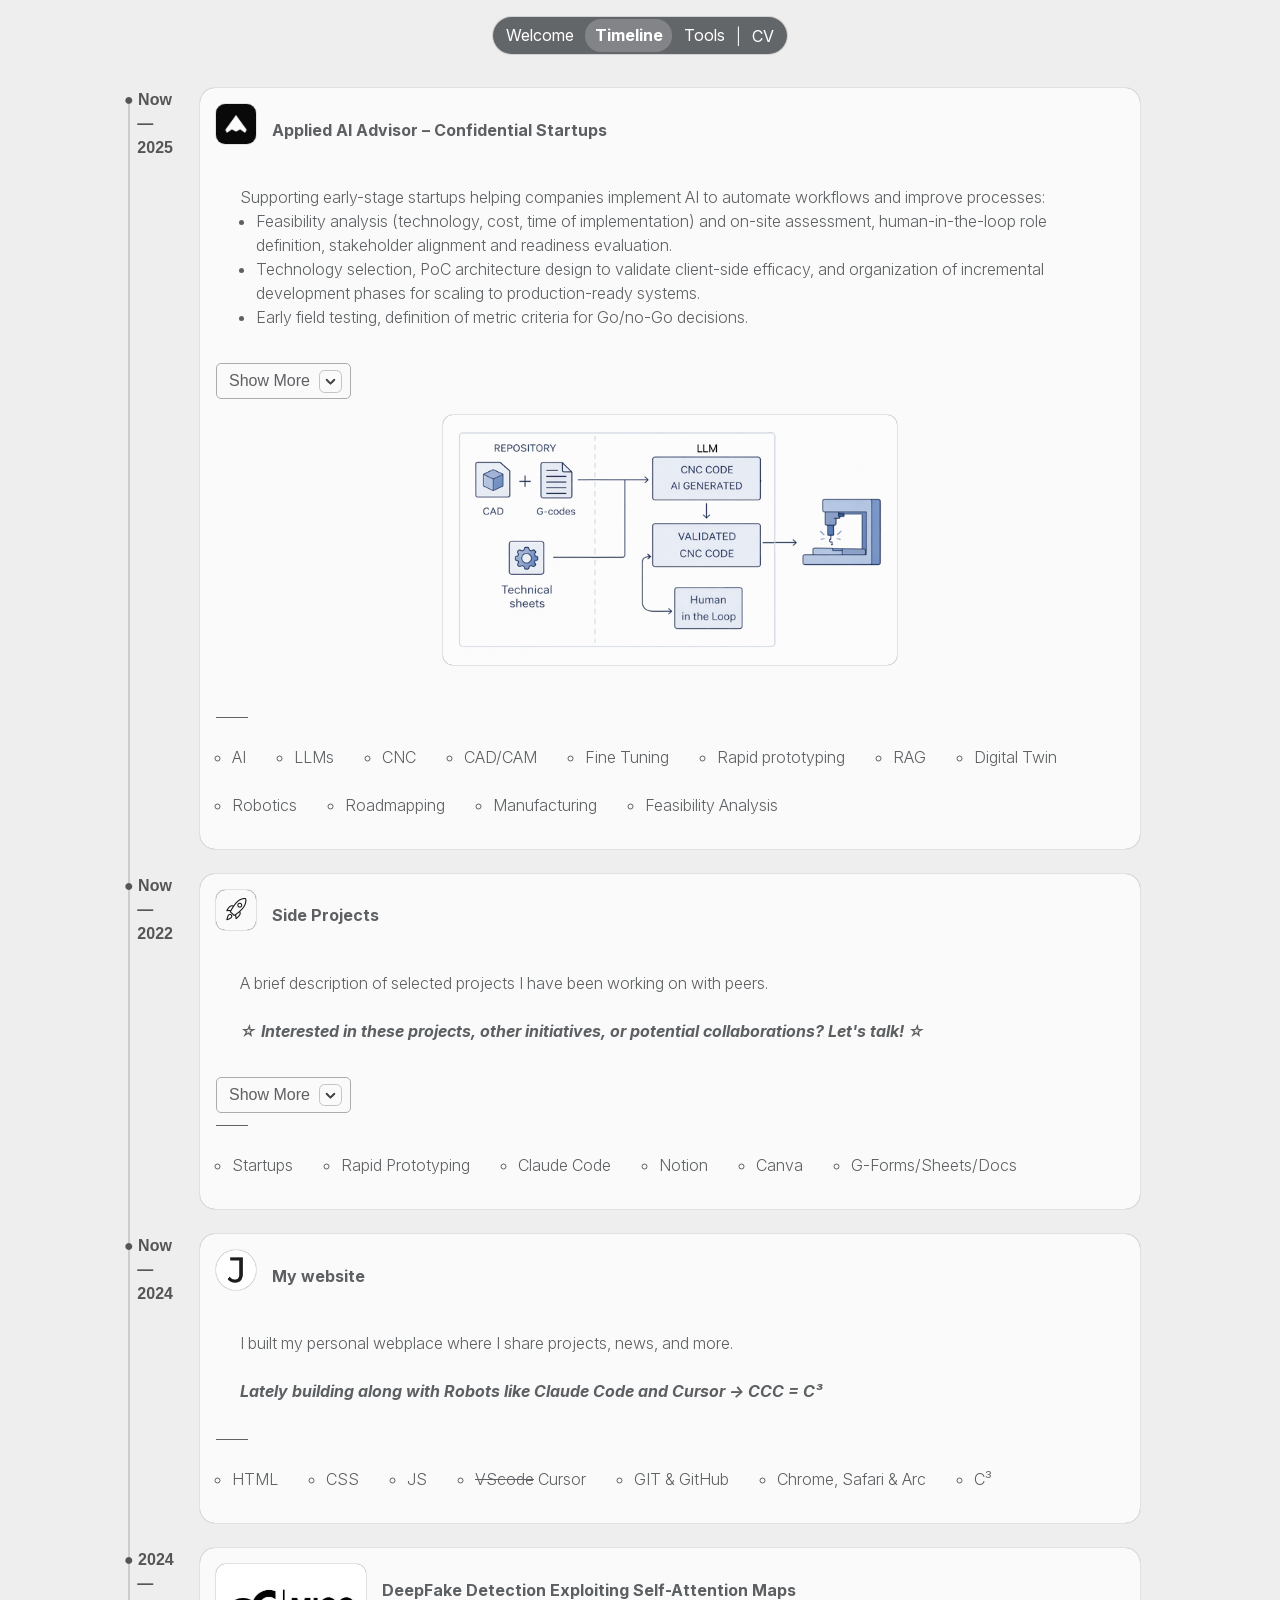
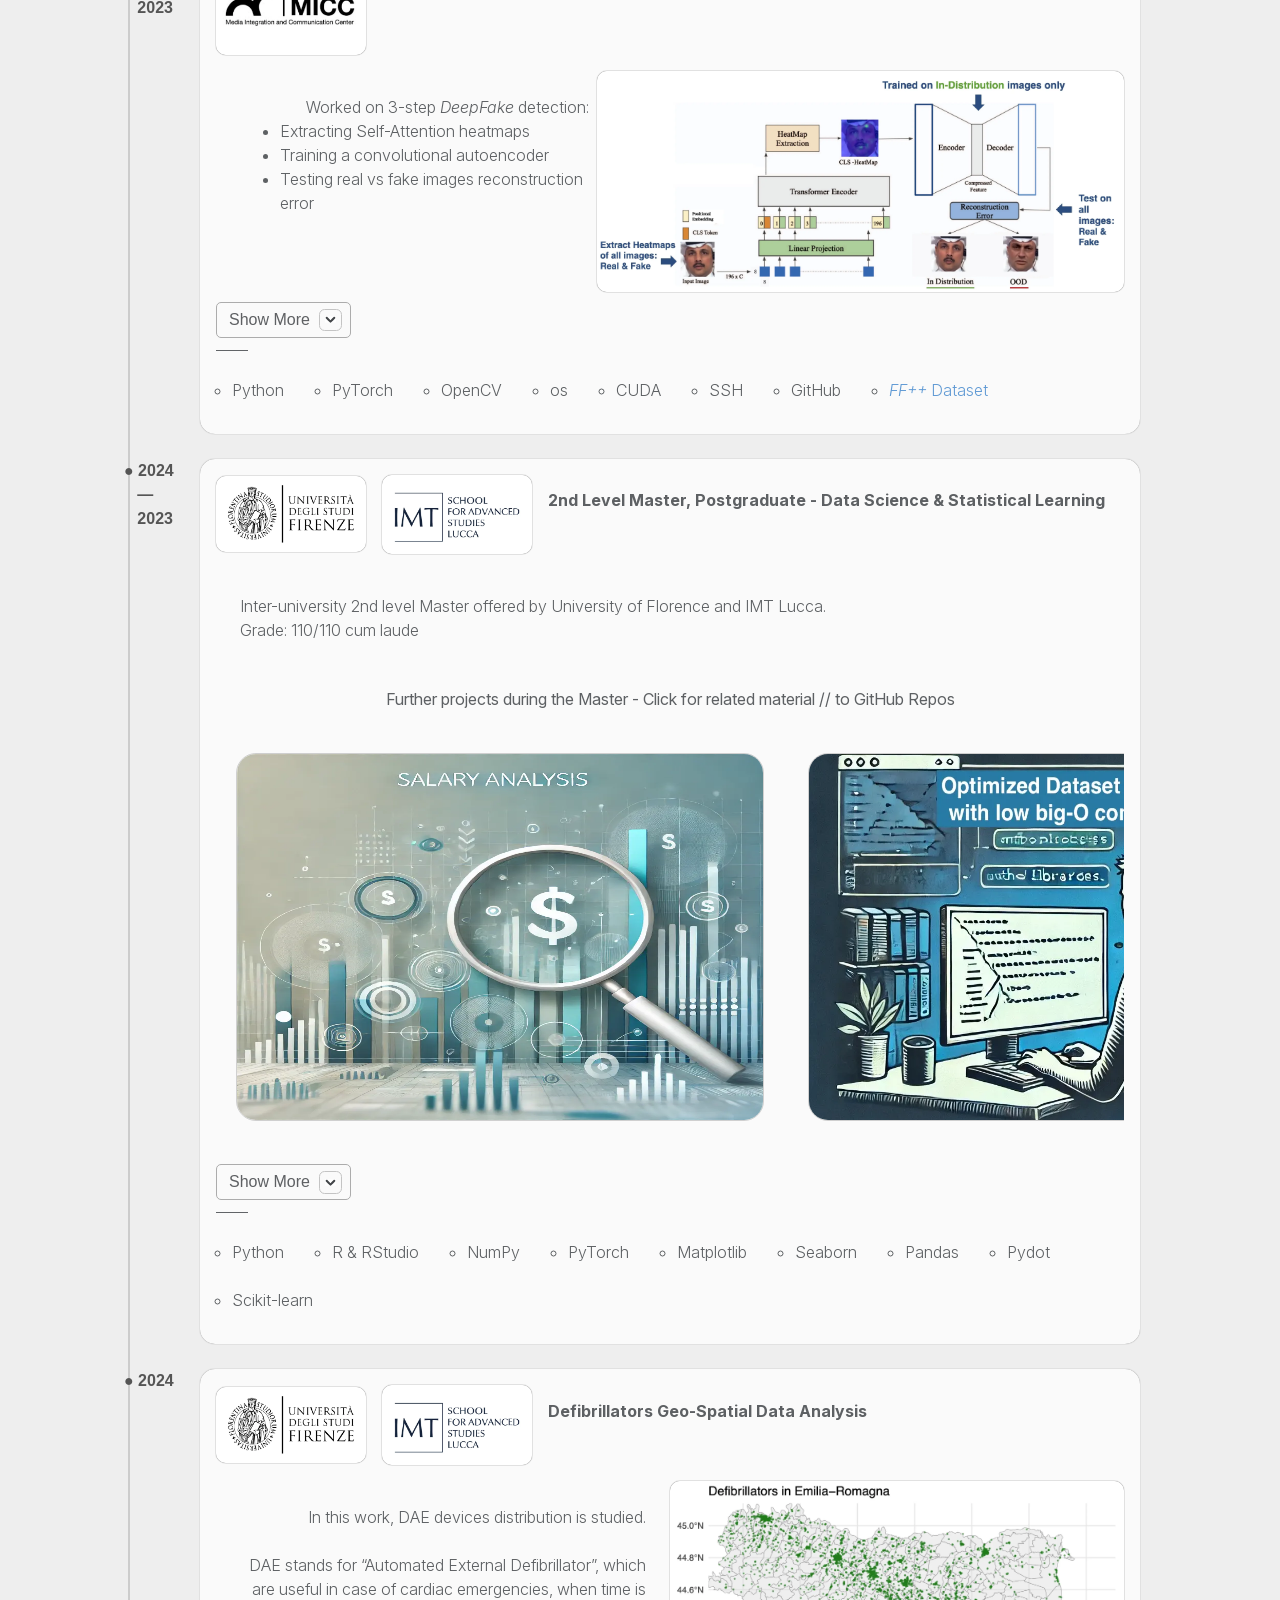
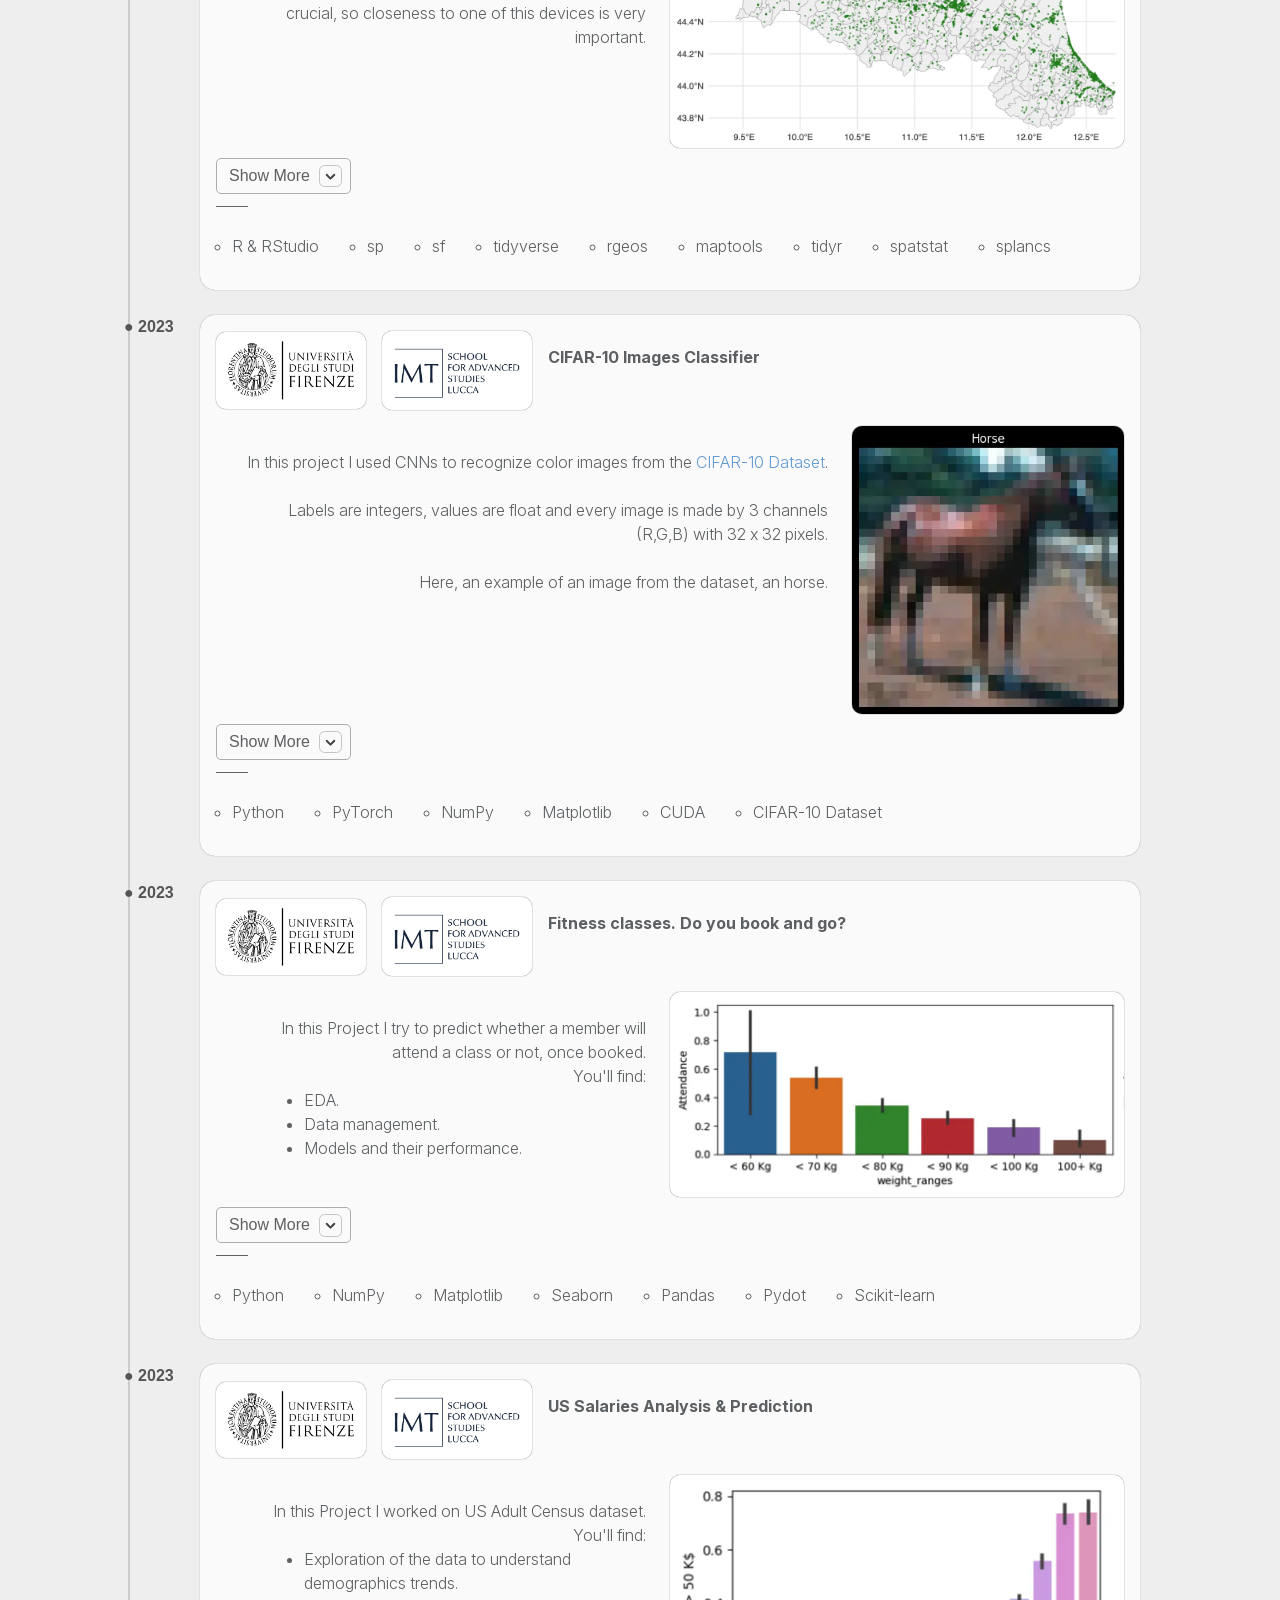
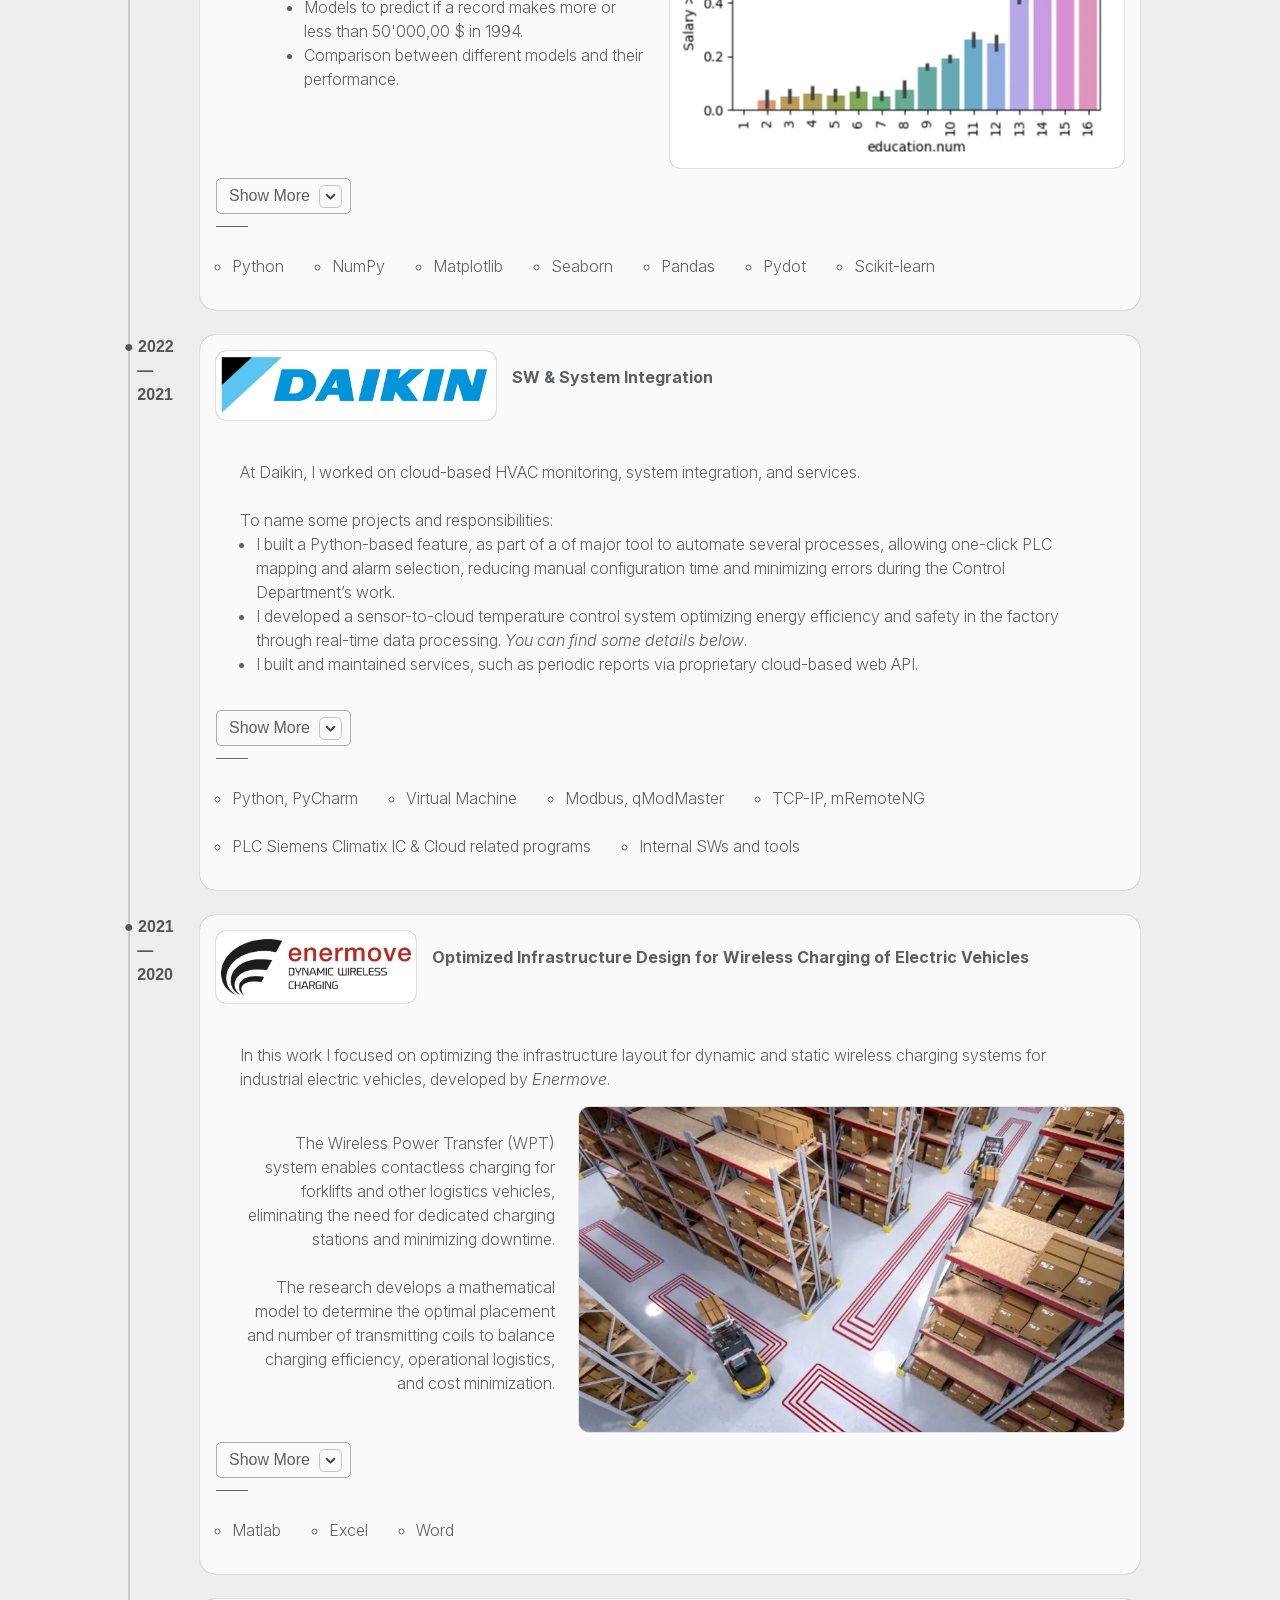
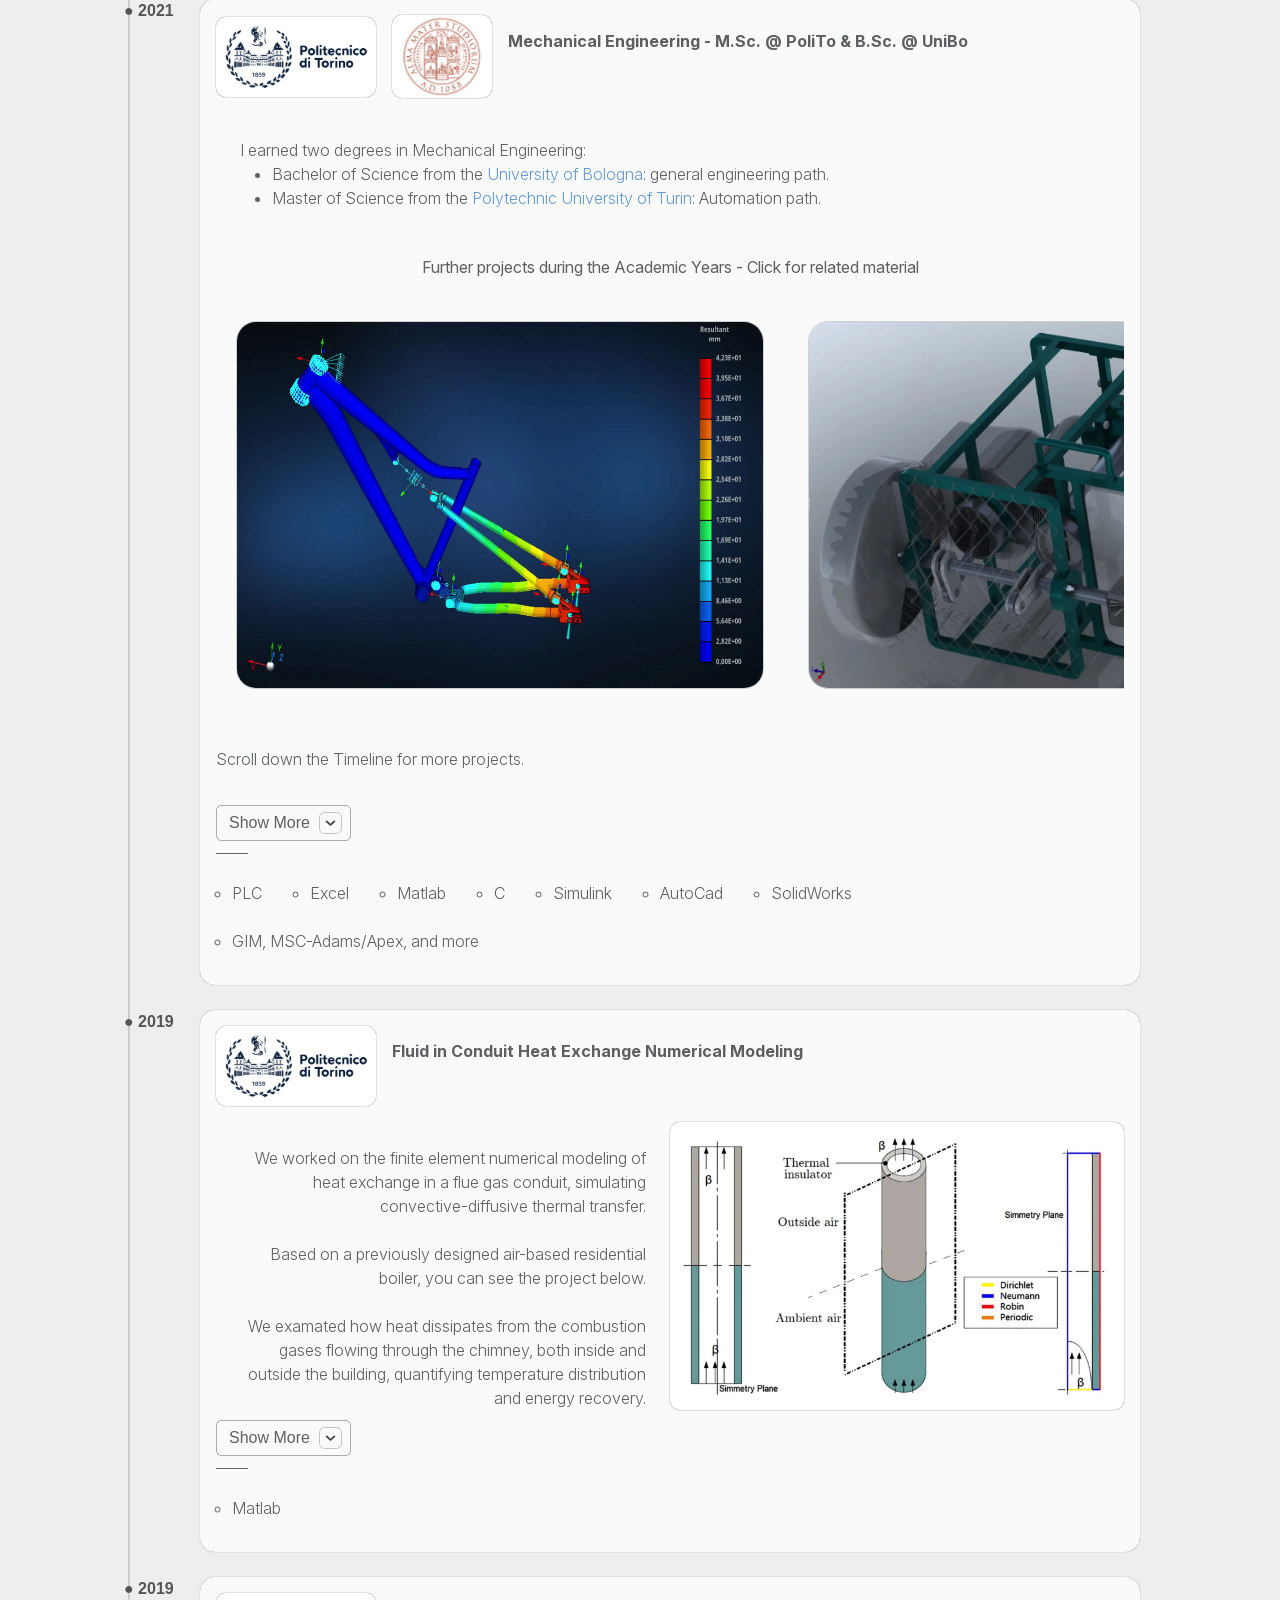
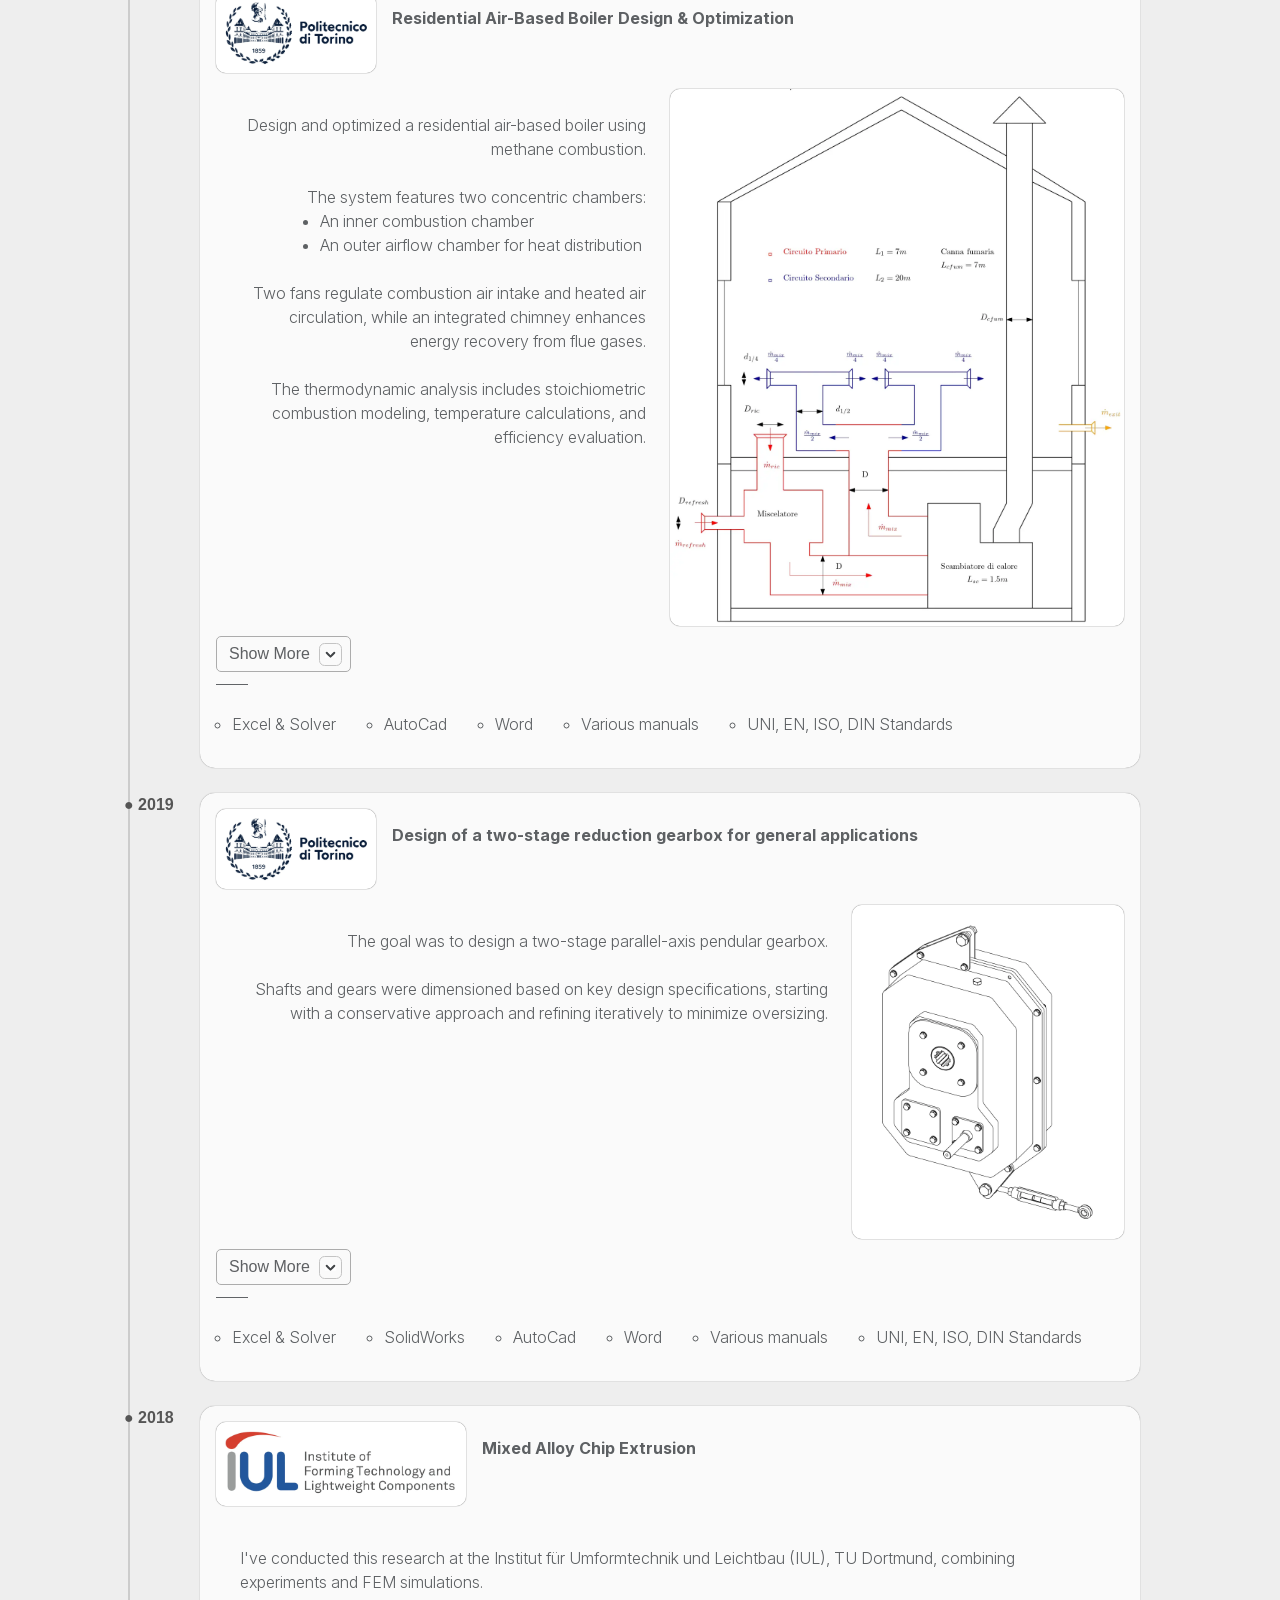
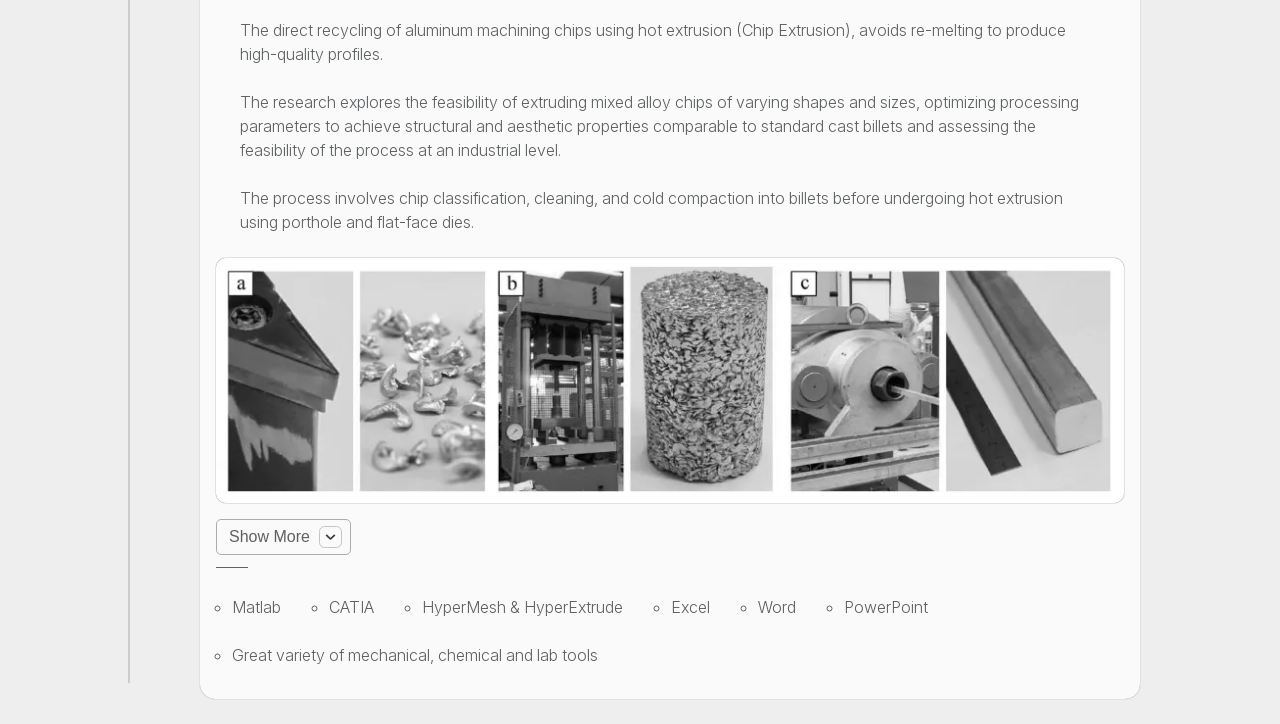
==== commit 91ee1bda: "Reviewed first batch of Bento-Projects" ====
--- a/timeline.html
+++ b/timeline.html
@@ -176,6 +176,7 @@
           <div class="timeline-text">
             
             A brief description of selected projects I have been working on with peers.
+            <br><br><em><b>☆ Interested in these projects, other initiatives, or potential collaborations? Let's talk! ☆</b></em>
           </div>
         </div>
             
@@ -191,7 +192,6 @@
             
             <br>Working on multiple Startup projects applying AI–driven rapid prototyping (PoCs & MVPs) and Lean Startup Methodology to each project: Problem Identification, Value Proposition, Market Research, Javelin-Board and SWOT analysis, and UX-UI design.
             <br><br><em>Hint: finding a similar competitor during Market Analysis validates your idea!</em>
-            <br><br><em><b>☆ Interested in these projects, other initiatives, or potential collaborations? Let's talk! ☆</b></em>
             <br><br>
 
             <ul style="padding: 1em;">
@@ -241,7 +241,7 @@
 
               <ul class="horiz-ul" style="padding-left: 0em; padding-top: 0em;">
                 <i>Current state:</i>
-                  <li>Ongoing ▶️</li>
+                  <li>Pivoting ⚠️ details soon</li>
               </ul>
             </ul>
 
@@ -309,7 +309,8 @@
       </div>
 
         <div class="timeline-text-image">
-          <div class="timeline-text">I built my personal webplace where I share projects, news, and more.</div>
+          <div class="timeline-text">I built my personal webplace where I share projects, news, and more.
+            <br><br><em><b>Lately building along with Robots like Claude Code and Cursor → CCC = C³</b></em></div>
           <!-- <img src="docs/Jweb.webp" alt="My Website" class="timeline-image"> -->
         </div>
 
@@ -319,9 +320,10 @@
             <li>HTML</li>
             <li>CSS</li>
             <li>JS</li>
-            <li>VScode</li> 
+            <li><s>VScode</s> Cursor</li> 
             <li>GIT & GitHub</li>
             <li>Chrome, Safari & Arc</li>
+            <li>C³</li>
           </ul>
         
     </div>
--- a/typo.css
+++ b/typo.css
@@ -1519,15 +1519,21 @@
 body.egg-on .hs-icon > img {
   filter: none;
   border-radius: 15%;
-  transition: filter 0.18s, border-radius 0.18s;
+  transition: filter 0.18s, border-radius 0.18s, transform 0.18s ease;
 }
 
 body.egg-on .hs-icon > img[alt="GitHub"] {
   border-radius: 50%;
 }
 
+body.egg-on .hs-icon:hover {
+  box-shadow: none;
+  background: transparent;
+}
+
 body.egg-on .hs-icon:hover > img {
   filter: none;
+  transform: scale(1.38);
 }
 
 @media only screen and (max-width: 661px) {
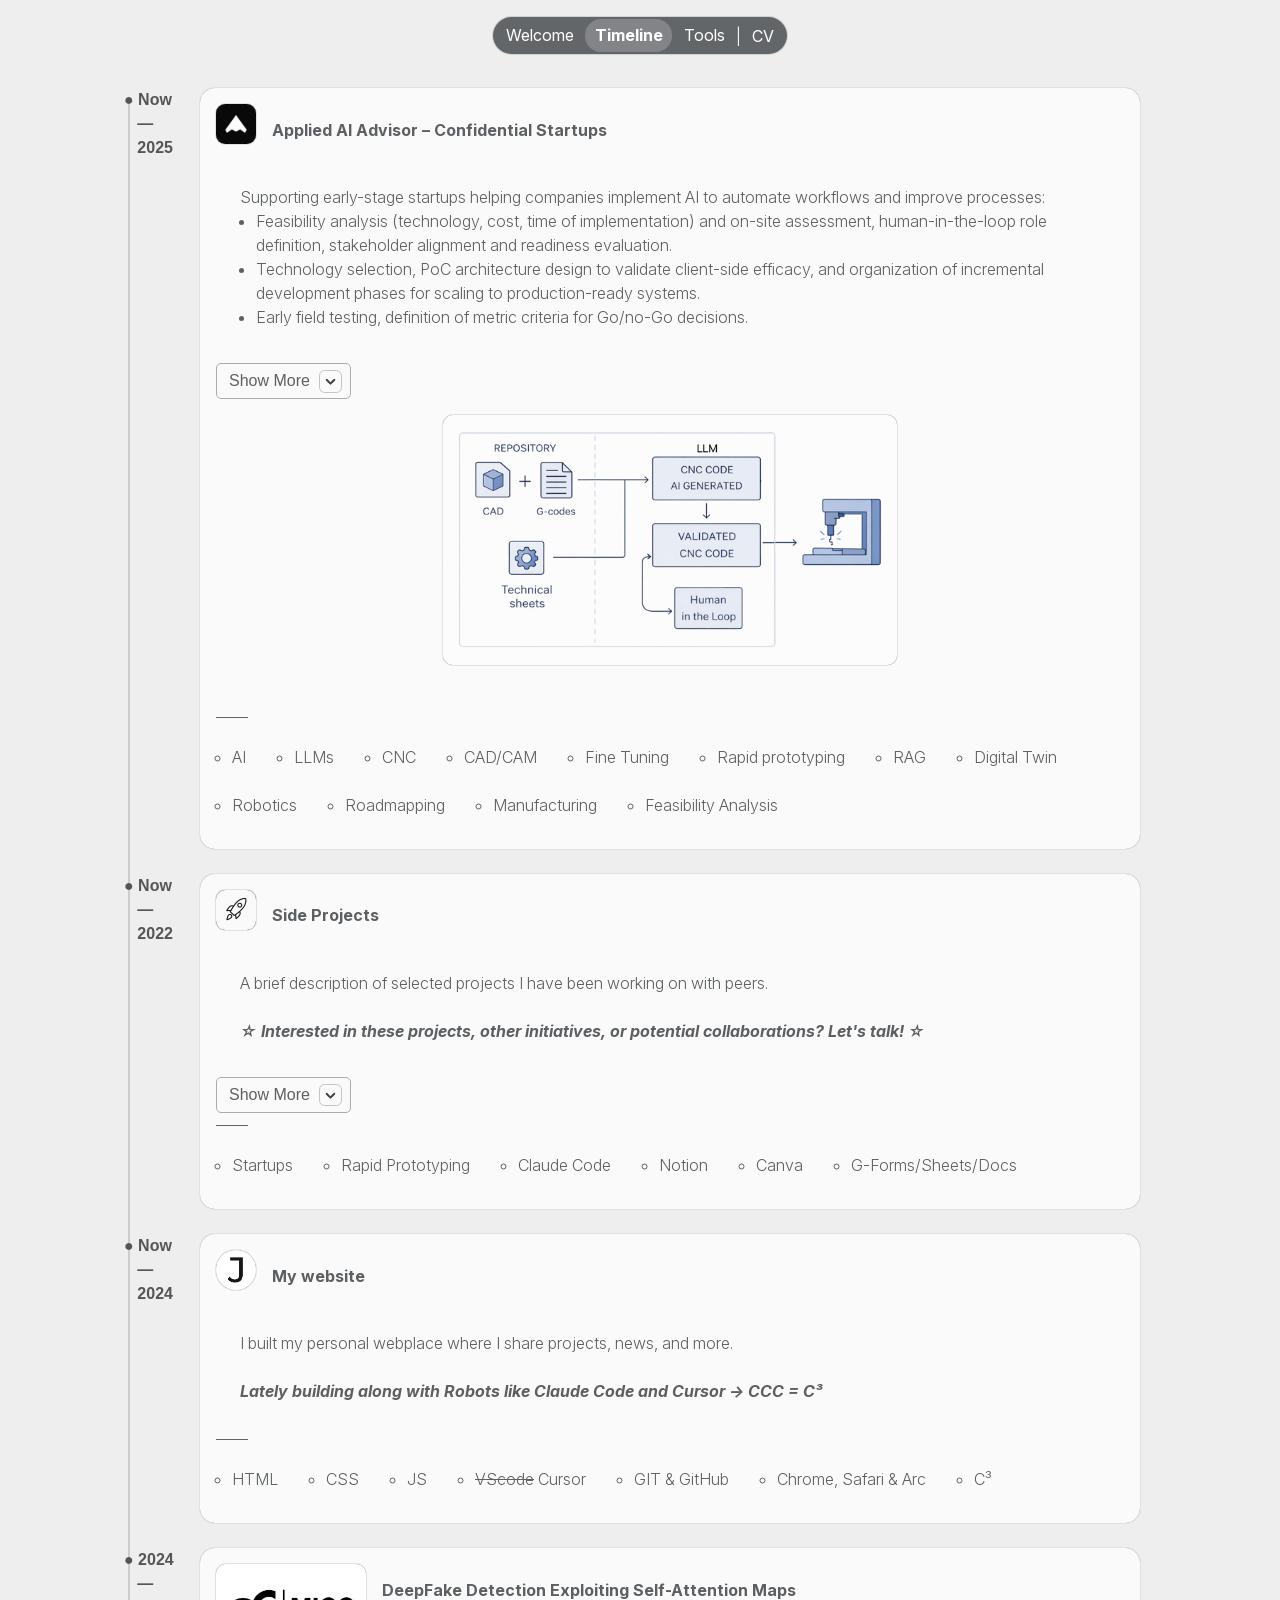
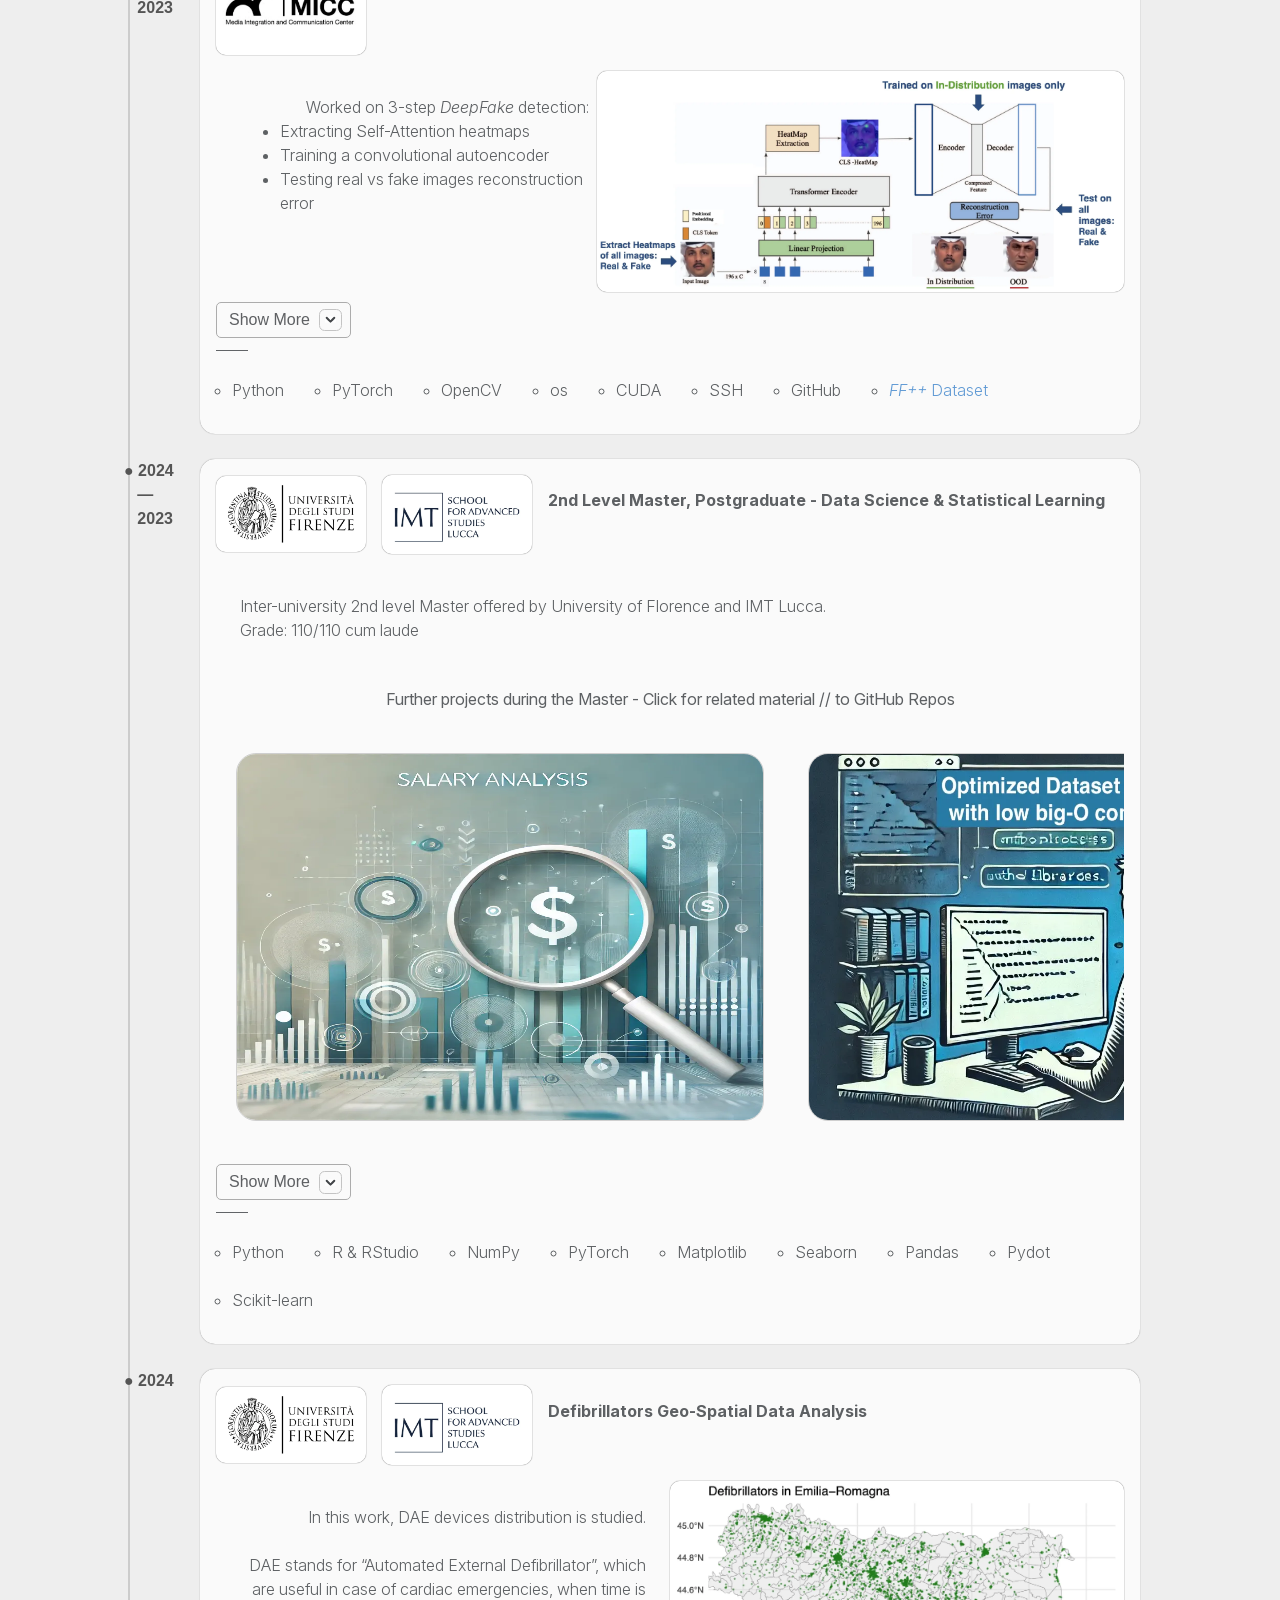
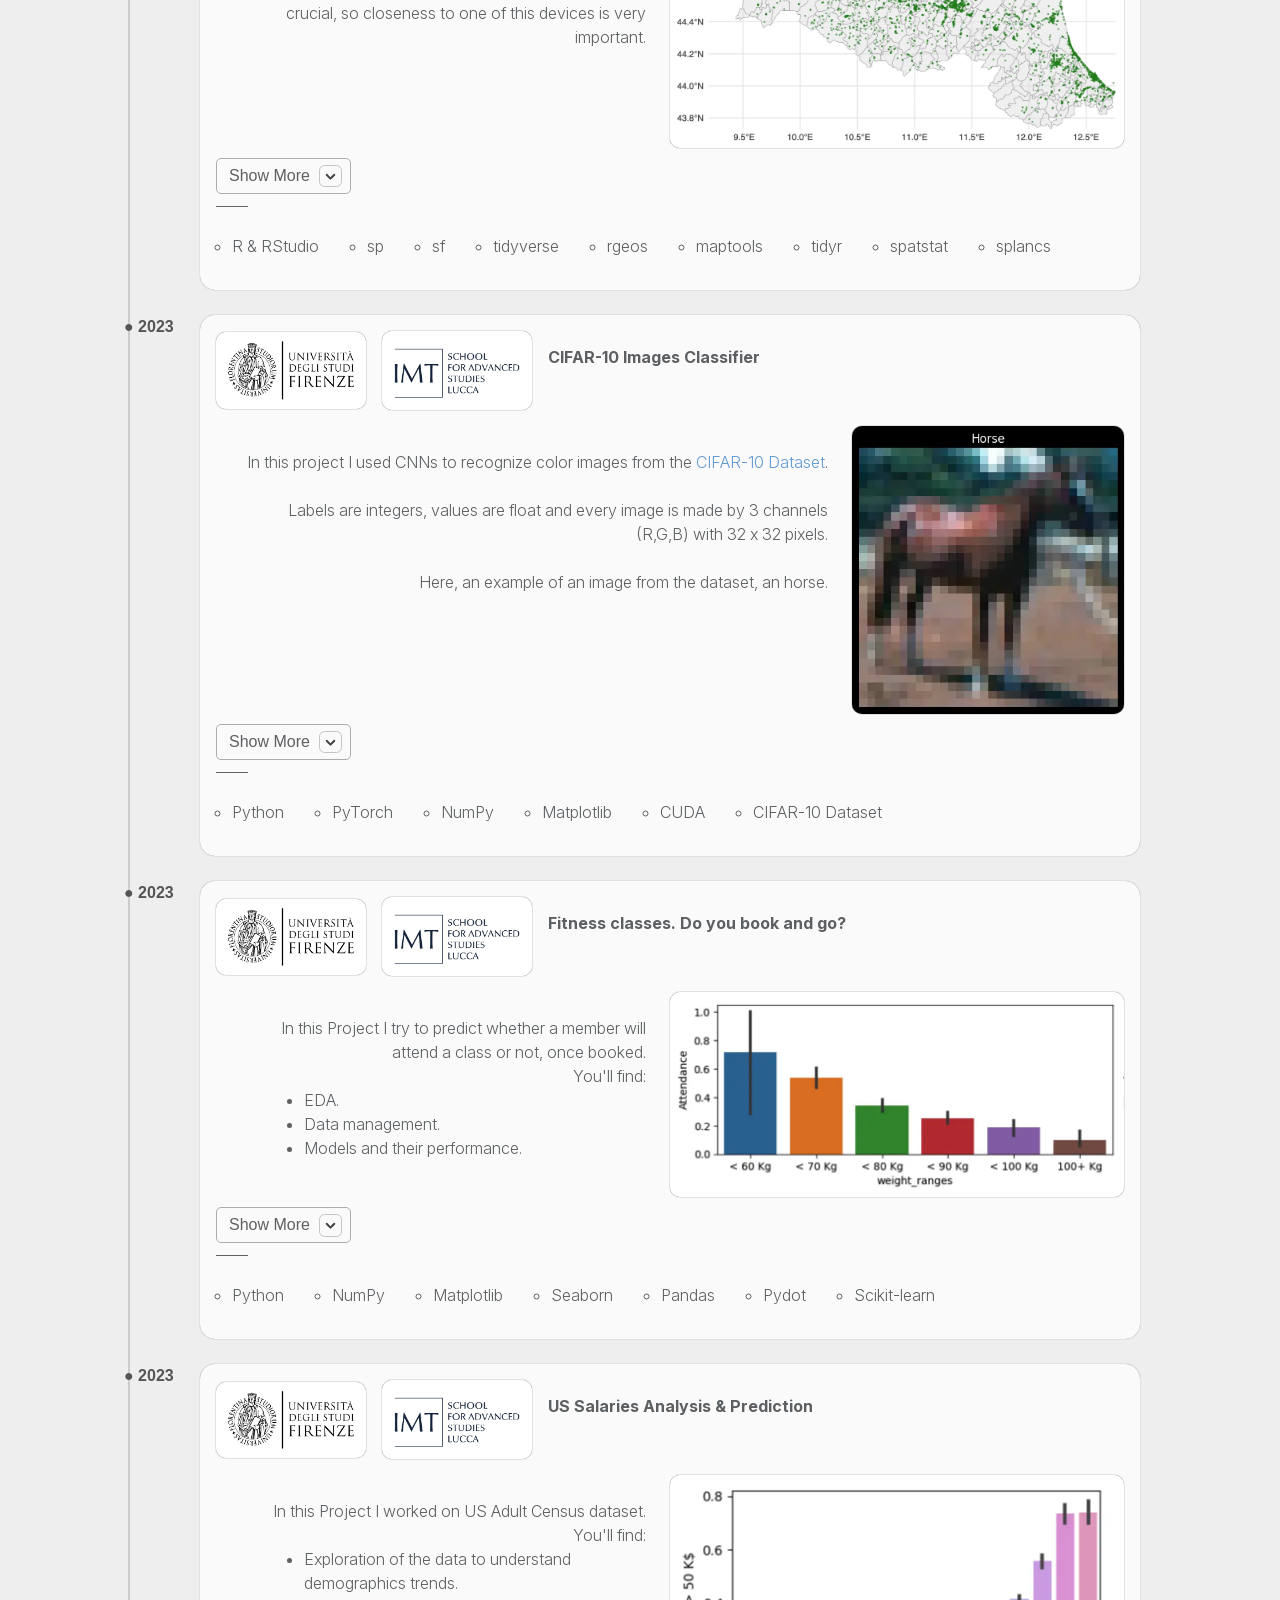
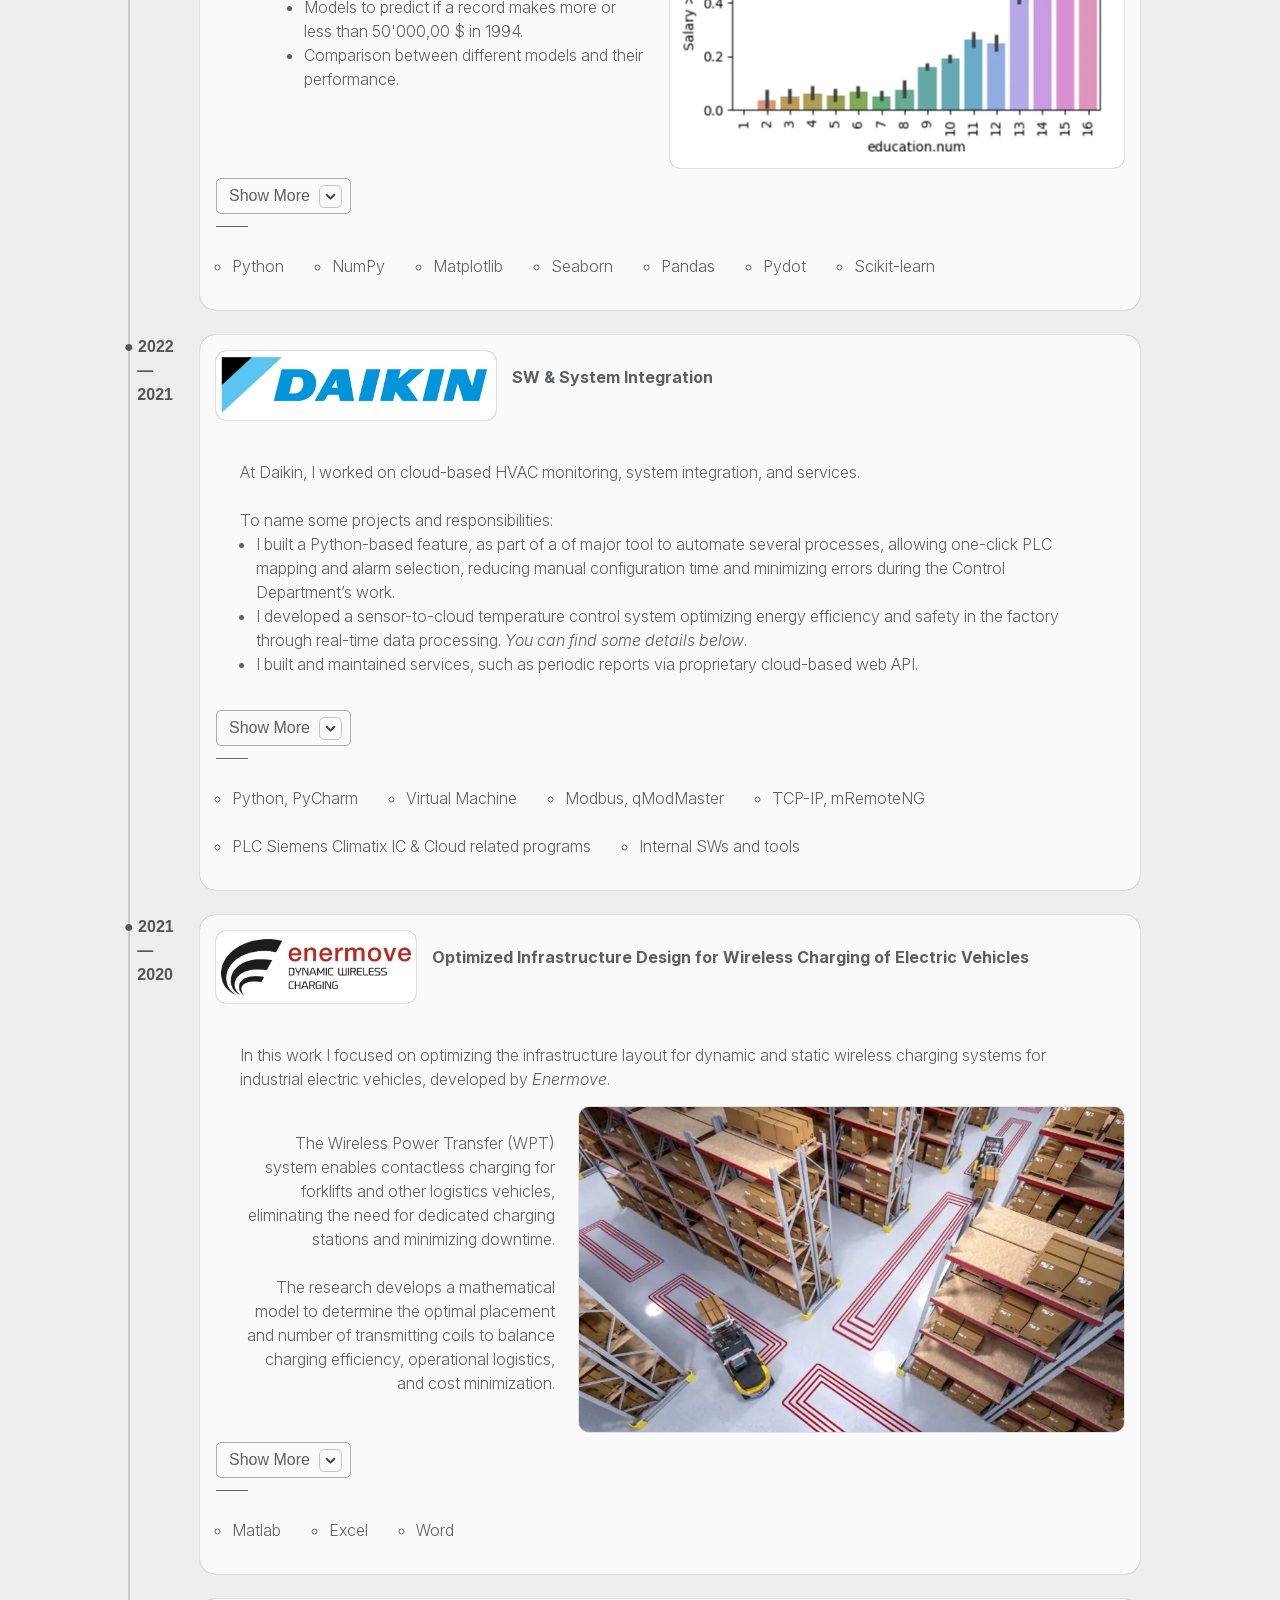
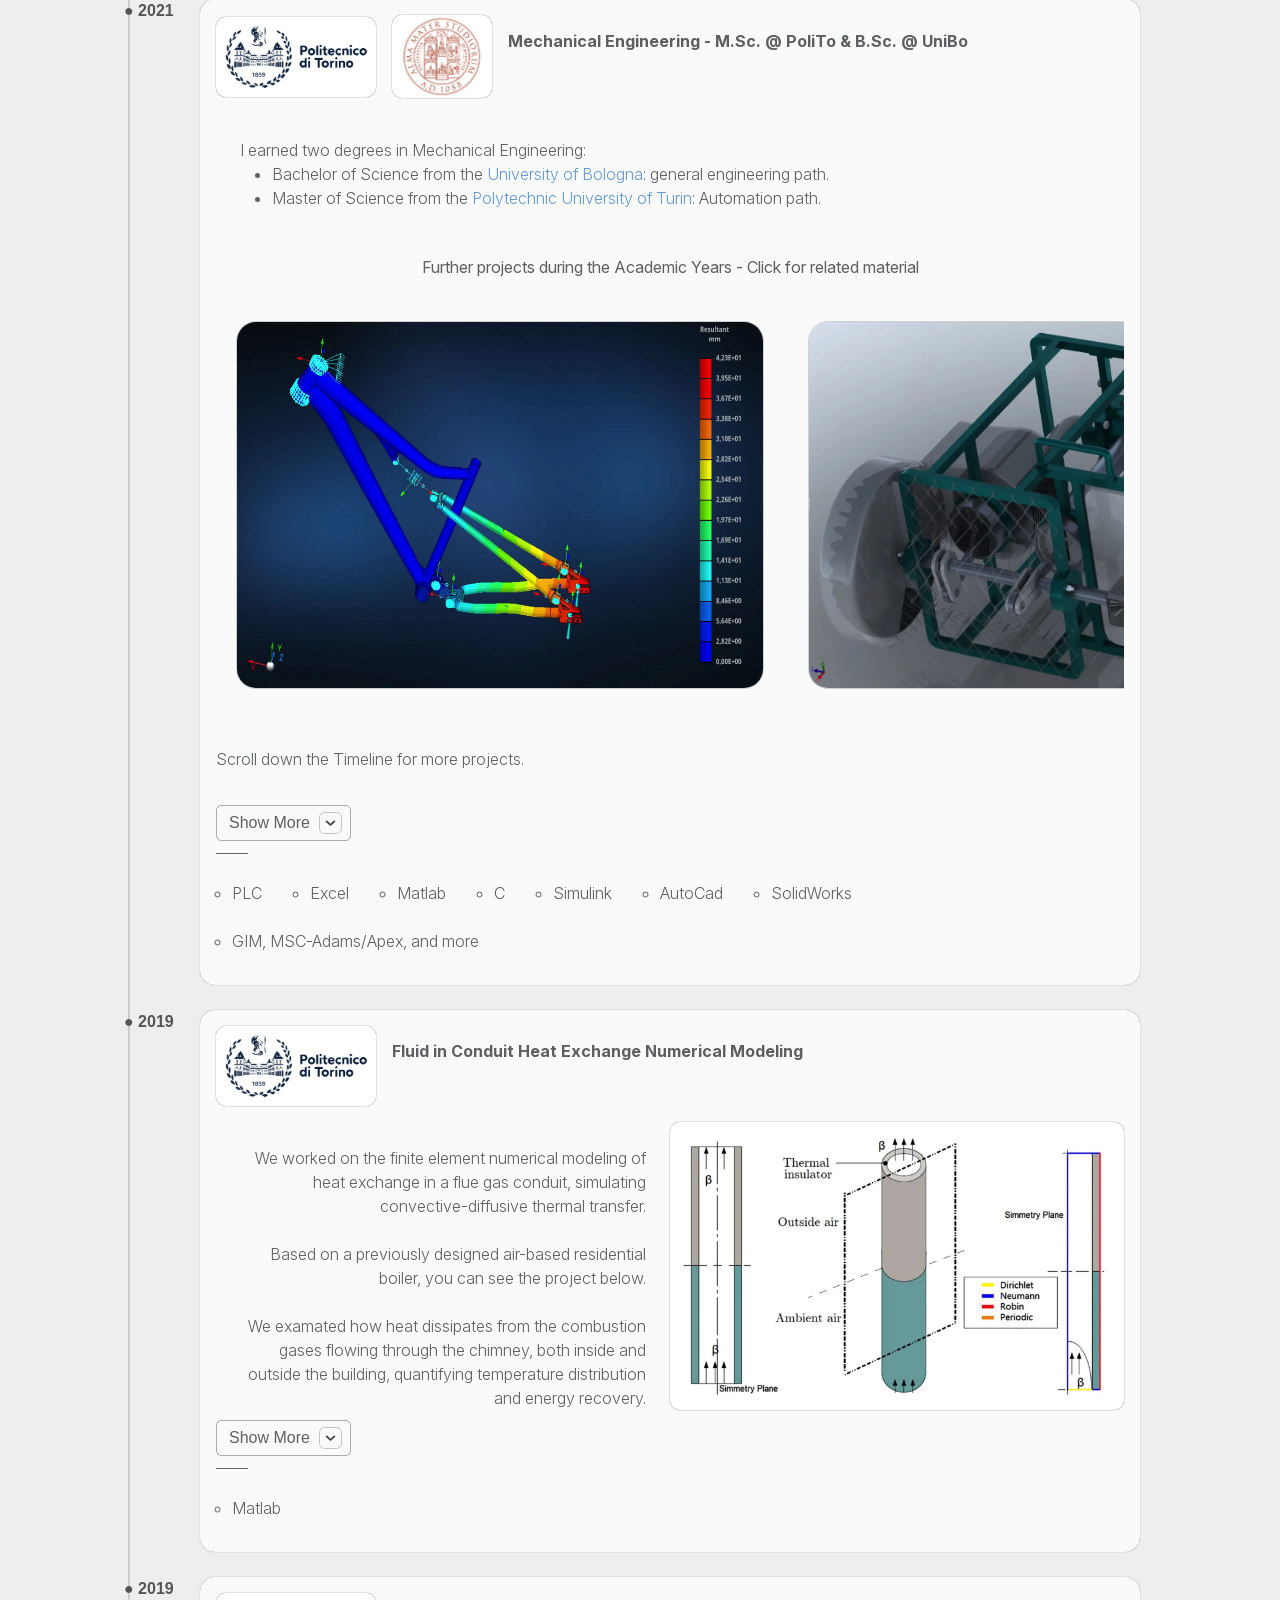
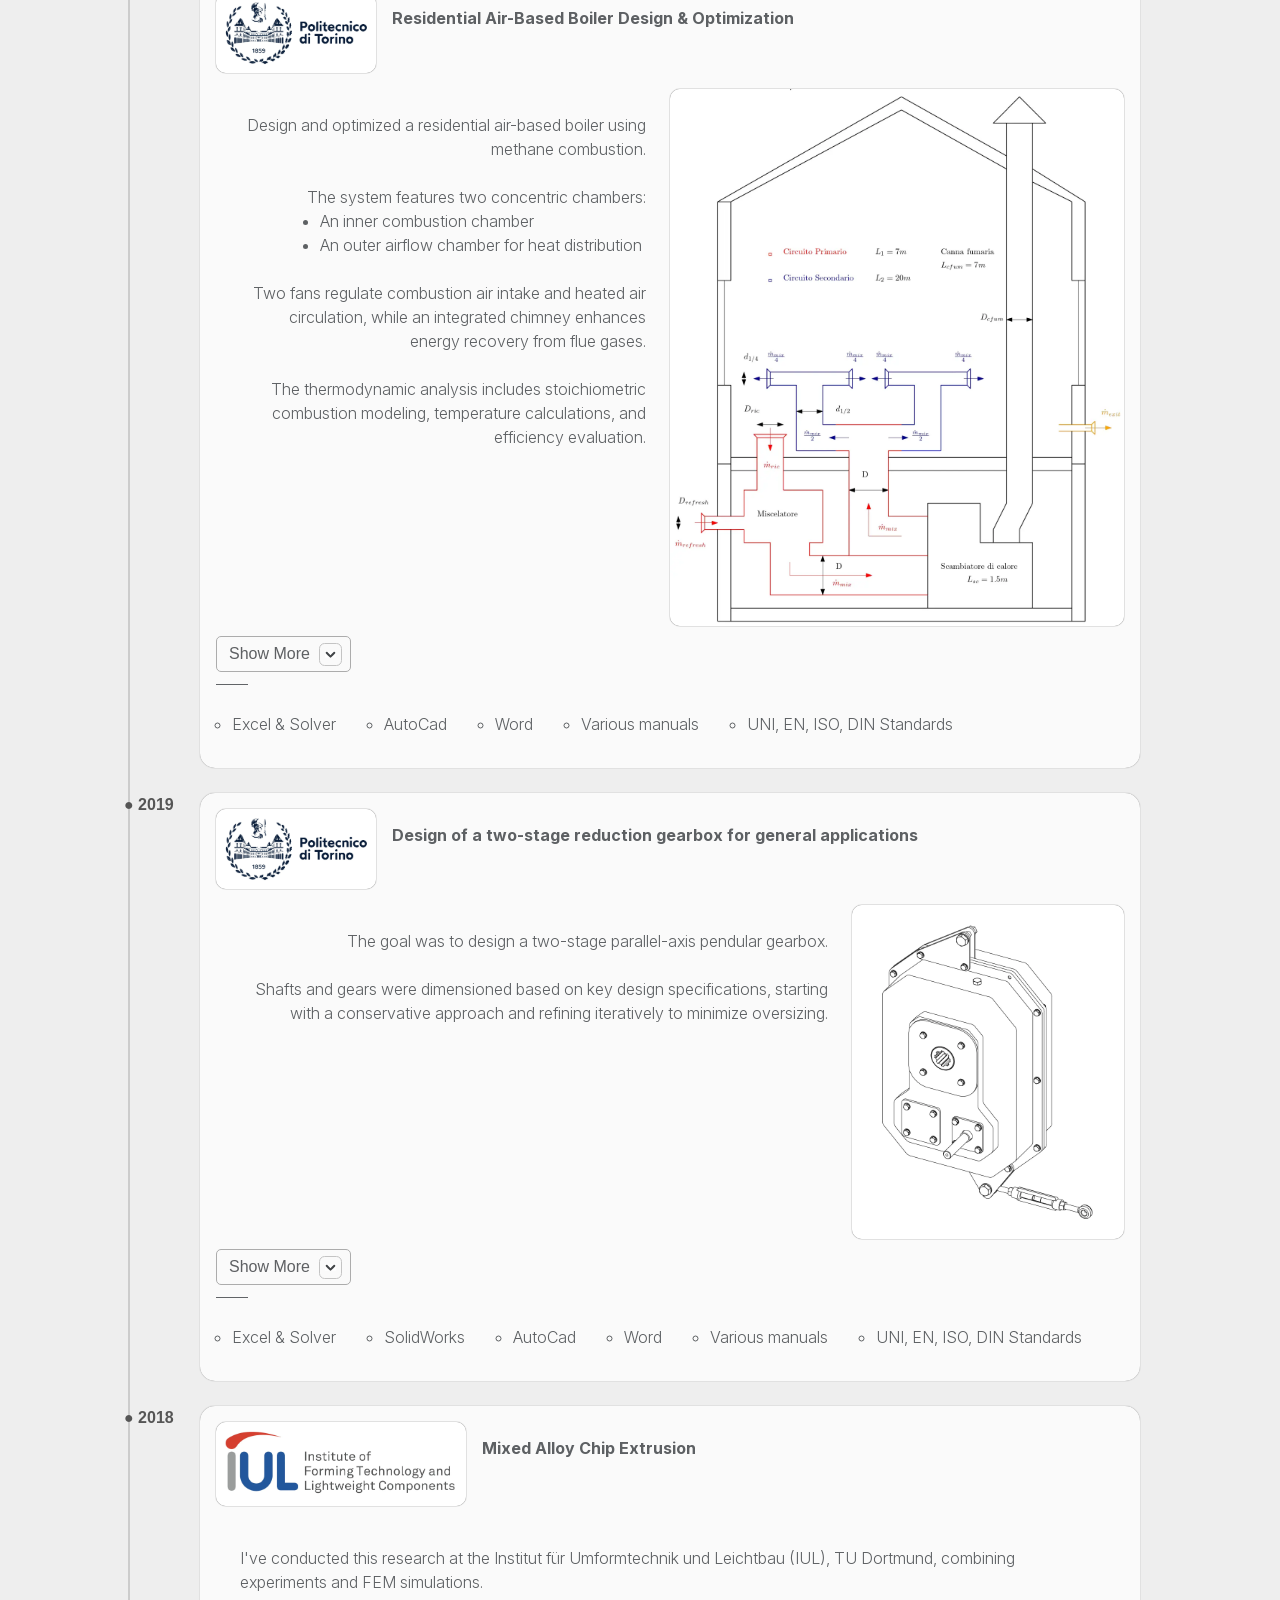
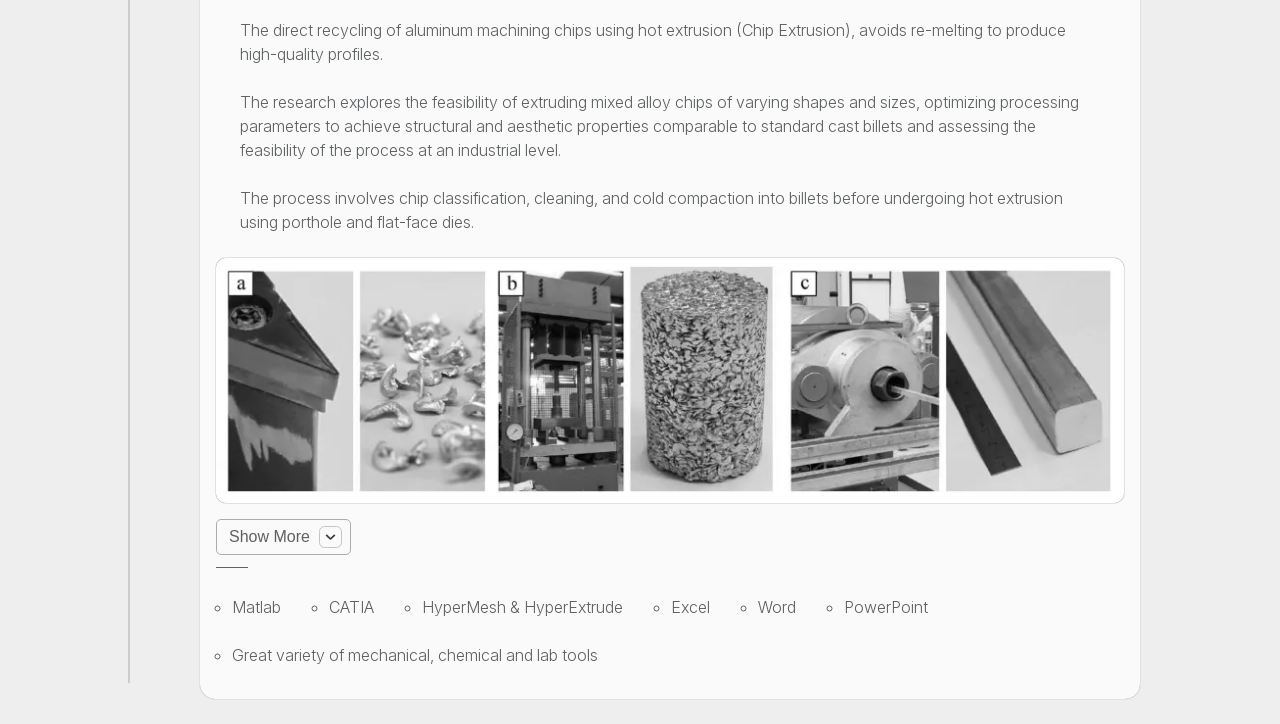
==== commit 7442417d: "New Favicon + minor copy change" ====
--- a/timeline.html
+++ b/timeline.html
@@ -11,6 +11,9 @@
   <link rel="icon" href="docs/J-favicon_tech.png">  <!-- docs/J-favicon_gray.png docs/MyDuckR.png -->
 
   <meta name="viewport" content="width=device-width, initial-scale=1.0"> <!-- for responsiveness -->
+
+  <link rel="preload" href="docs/fonts/InterVariable.woff2" as="font" type="font/woff2" crossorigin>
+  <link rel="preload" href="docs/fonts/InterVariable-Italic.woff2" as="font" type="font/woff2" crossorigin>
 
 
   <!--
@@ -88,7 +91,7 @@
         <p style="white-space: pre;">   2025</p></div>
       <div class="timeline-content">
         <div class="project-header">
-        <img class='logo' src='docs/stealth_logo.jpeg' style='max-width: 40px; max-height: 40px; border-radius: 23%;'/> <!-- round: border-radius: 50%; -->
+        <img class='logo' src='docs/stealth_logo.jpeg' style='max-width: 40px; max-height: 40px; border-radius: 23%;' loading="lazy"/> <!-- round: border-radius: 50%; -->
         <h4><br>Applied AI Advisor – Confidential Startups</h4>
       </div>
 
@@ -135,7 +138,7 @@
         </span>
 
         <br>
-        <img src="docs/CNC.png" alt="Method flow" class="timeline-image show-on-big show-on-middle show-on-small" style="max-width: 90%; display: block; margin: 1em auto;">
+        <img src="docs/CNC.png" alt="Method flow" class="timeline-image show-on-big show-on-middle show-on-small" style="max-width: 90%; display: block; margin: 1em auto;" loading="lazy">
             
         
 
@@ -168,7 +171,7 @@
         <p style="white-space: pre;">   2022</p></div>
       <div class="timeline-content">
         <div class="project-header">
-        <img class='logo' src='docs/startup.png' style='max-width: 40px; max-height: 40px; border-radius: 23%;'/> <!-- round: border-radius: 50%; -->
+        <img class='logo' src='docs/startup.png' style='max-width: 40px; max-height: 40px; border-radius: 23%;' loading="lazy"/> <!-- round: border-radius: 50%; -->
         <h4><br>Side Projects</h4>
       </div>
 
@@ -221,12 +224,12 @@
 
               <ul class="horiz-ul" style="padding-left: 0em; padding-top: 0em;">
                 <i>Current state:</i>
-                  <li>Stand-by ⏸️</li>
+                  <li>Ramp up ⏩</li> <!-- Stand-by ⏸️ -->
               </ul>
             </ul>
 
             <ul style="padding: 1em;">
-              <li><b>Selected Products Referral Platform</b> - Webplace where to find best in class aesthetic design products from top companies, and more.</li>
+              <li><b>Selected Products Recommendation Platform</b> - Webplace where to find best in class aesthetic design products from top companies, and more.</li>
 
               <ul class="horiz-ul" style="padding-left: 0em; padding-top: 1em;">
                 <i>Similar competitor:</i>
@@ -304,7 +307,7 @@
         <p style="white-space: pre;">   2024</p></div>
       <div class="timeline-content">
         <div class="project-header">
-        <img class='logo' src='docs/J-favicon_tech.png' style='max-width: 40px; max-height: 40px; border-radius: 50%;'/> <!-- docs/MyDuck.png    round: border-radius: 23%; -->
+        <img class='logo' src='docs/J-favicon_tech.png' style='max-width: 40px; max-height: 40px; border-radius: 50%;' loading="lazy"/> <!-- docs/MyDuck.png    round: border-radius: 23%; -->
         <h4><br>My website</h4>
       </div>
 
@@ -339,7 +342,7 @@
     
         <div class="project-header">
           <a href="https://www.micc.unifi.it/" target="_blank" rel="noopener noreferrer" style="display: contents;">
-          <img class='logo' src='docs/logo-micc.webp' style='max-width: 150px;' alt="MICC Logo"/></a>
+          <img class='logo' src='docs/logo-micc.webp' style='max-width: 150px;' alt="MICC Logo" loading="lazy"/></a>
           <h4><br>DeepFake Detection Exploiting Self-Attention Maps</h4>
         </div>
     
@@ -375,40 +378,40 @@
     
         <div class="hidden-content">
           <div class="timeline-text-image" style="place-items: center;">
-            <img src="docs/transformer.webp" alt="Vision Transformer" class="timeline-image show-on-big" style="width: 60%;">
+            <img src="docs/transformer.webp" alt="Vision Transformer" class="timeline-image show-on-big" style="width: 60%;" loading="lazy">
             <div class="timeline-text">
               <p>The Vision Transformer (ViT), pre-trained on face recognition - starting from 
-                <a href="https://github.com/zhongyy/Face-Transformer.git" target="_blank" class="links">Face-Transformer</a> -, 
+                <a href="https://github.com/zhongyy/Face-Transformer.git" target="_blank" rel="noopener noreferrer" class="links">Face-Transformer</a> -, 
                 captures facial features and extracts visual attention maps. <br> Images are split into multiple patches as input-tokens to the transformer encoder.
               </p>
             </div>
-            <img src="docs/transformer.webp" alt="Vision Transformer" class="timeline-image show-on-small show-on-middle">
+            <img src="docs/transformer.webp" alt="Vision Transformer" class="timeline-image show-on-small show-on-middle" loading="lazy">
           </div>
     
           <div class="timeline-text-image" style="place-items: center;">
             <div class="timeline-text" style="text-align: end;">
               <p>These are used to train the convolutional autoencoder - starting from the one developed in 
-                <a href="https://github.com/lcultrera/WildCapture" target="_blank" class="links">WildCapture</a> - only on real images, 
+                <a href="https://github.com/lcultrera/WildCapture" target="_blank" rel="noopener noreferrer" class="links">WildCapture</a> - only on real images, 
                 enhancing out-of-distribution (OOD) detection by expecting higher reconstruction errors for manipulated images.
               </p>
             </div>
-            <img src="docs/autoencoder.webp" alt="Method flow" class="timeline-image">
+            <img src="docs/autoencoder.webp" alt="Method flow" class="timeline-image" loading="lazy">
           </div>
     
           <div class="timeline-text-image" style="place-items: center;">
-            <img src="docs/DF_auroc.webp" alt="Auc-roc mean value among all forgeries tested" class="timeline-image show-on-big">
+            <img src="docs/DF_auroc.webp" alt="Auc-roc mean value among all forgeries tested" class="timeline-image show-on-big" loading="lazy">
             <div class="timeline-text">
               <p>Tested on 5 different forgeries, the method shows an AUROC mean value of 0.60, demonstrating potential for transfer learning and generalizability among potential new forgeries.</p>
             </div>
-            <img src="docs/DF_auroc.webp" alt="Auc-roc mean value among all forgeries tested" class="timeline-image show-on-small show-on-middle">
+            <img src="docs/DF_auroc.webp" alt="Auc-roc mean value among all forgeries tested" class="timeline-image show-on-small show-on-middle" loading="lazy">
           </div>
     
           <div class="show-on-small"><br></div>
           <br>
           Further material:
           <ul class="horiz-ul">
-            <li><a href="docs/DeepFake_Thesis_G.Santoro.pdf" target="_blank" class="links">Thesis.pdf</a></li>
-            <li><a href="docs/DeepFake_G.Santoro.pdf" target="_blank" class="links">Presentation.pdf</a></li>
+            <li><a href="docs/DeepFake_Thesis_G.Santoro.pdf" target="_blank" rel="noopener noreferrer" class="links">Thesis.pdf</a></li>
+            <li><a href="docs/DeepFake_G.Santoro.pdf" target="_blank" rel="noopener noreferrer" class="links">Presentation.pdf</a></li>
             <li>GitHub Repo - I'll publish ASAP</li>
           </ul>
     
@@ -432,7 +435,7 @@
             <li>CUDA</li>
             <li>SSH</li>
             <li>GitHub</li>
-            <li><a href="https://paperswithcode.com/dataset/faceforensics-1" target="_blank" class="links"><i>FF++</i> Dataset</a></li>
+            <li><a href="https://paperswithcode.com/dataset/faceforensics-1" target="_blank" rel="noopener noreferrer" class="links"><i>FF++</i> Dataset</a></li>
           </ul>
 
         
@@ -482,37 +485,37 @@
         <div class="carousel-wrapper">
 
           <div class="carousel-item">
-            <a href="docs/Stat_Santoro.pdf" target="_blank">
-              <img src="docs/salary.webp" alt="Car Sharing" style="border: 1px solid rgba(190, 190, 190, 0.7);">
+            <a href="docs/Stat_Santoro.pdf" target="_blank" rel="noopener noreferrer">
+              <img src="docs/salary.webp" alt="Car Sharing" style="border: 1px solid rgba(190, 190, 190, 0.7);" loading="lazy">
               <span class="carousel-description">Statistical Analysis: Salary</span>
             </a>
           </div>
 
           <div class="carousel-item">
-            <a href="https://github.com/Gianmarco-San/Algorithms_Py_-_R.git" target="_blank">
-              <img src="docs/algo.webp" alt="Car Sharing" style="border: 1px solid rgba(190, 190, 190, 0.7);">
+            <a href="https://github.com/Gianmarco-San/Algorithms_Py_-_R.git" target="_blank" rel="noopener noreferrer">
+              <img src="docs/algo.webp" alt="Car Sharing" style="border: 1px solid rgba(190, 190, 190, 0.7);" loading="lazy">
               <span class="carousel-description">Algorithms without libraries</span>
             </a>
           </div>
 
 
           <div class="carousel-item">
-            <a href="https://github.com/Gianmarco-San/Policy-Evaluation-Impact-Analysis.git" target="_blank">
-              <img src="docs/vote.webp" alt="Car Sharing" style="border: 1px solid rgba(190, 190, 190, 0.7);">
+            <a href="https://github.com/Gianmarco-San/Policy-Evaluation-Impact-Analysis.git" target="_blank" rel="noopener noreferrer">
+              <img src="docs/vote.webp" alt="Car Sharing" style="border: 1px solid rgba(190, 190, 190, 0.7);" loading="lazy">
               <span class="carousel-description">Policy-Impact Analysis</span>
             </a>
           </div>
 
           <div class="carousel-item">
-            <a href="https://github.com/Gianmarco-San/Estimation-of-PM10-Levels.git" target="_blank">
-              <img src="docs/PM10.webp" alt="Car Sharing" style="border: 1px solid rgba(190, 190, 190, 0.7);">
+            <a href="https://github.com/Gianmarco-San/Estimation-of-PM10-Levels.git" target="_blank" rel="noopener noreferrer">
+              <img src="docs/PM10.webp" alt="Car Sharing" style="border: 1px solid rgba(190, 190, 190, 0.7);" loading="lazy">
               <span class="carousel-description">Estimation of PM10 levels</span>
             </a>
           </div>
 
           <div class="carousel-item">
-            <a href="https://github.com/Gianmarco-San/Bayesian-Inference_Causal-ML.git" target="_blank">
-              <img src="docs/causal.webp" alt="Car Sharing" style="border: 1px solid rgba(190, 190, 190, 0.7);">
+            <a href="https://github.com/Gianmarco-San/Bayesian-Inference_Causal-ML.git" target="_blank" rel="noopener noreferrer">
+              <img src="docs/causal.webp" alt="Car Sharing" style="border: 1px solid rgba(190, 190, 190, 0.7);" loading="lazy">
               <span class="carousel-description">Depression Causal Inference</span>
             </a>
           </div>
@@ -521,38 +524,38 @@
           <!-- Duplicate items again for seamless loop -->
 
           <div class="carousel-item">
-            <a href="docs/Stat_Santoro.pdf" target="_blank">
-              <img src="docs/salary.webp" alt="Car Sharing" style="border: 1px solid rgba(190, 190, 190, 0.7);">
+            <a href="docs/Stat_Santoro.pdf" target="_blank" rel="noopener noreferrer">
+              <img src="docs/salary.webp" alt="Car Sharing" style="border: 1px solid rgba(190, 190, 190, 0.7);" loading="lazy">
               <span class="carousel-description">Statistical Analysis: Salary</span>
             </a>
           </div>
 
           <div class="carousel-item">
-            <a href="https://github.com/Gianmarco-San/Algorithms_Py_-_R.git" target="_blank">
-              <img src="docs/algo.webp" alt="Car Sharing" style="border: 1px solid rgba(190, 190, 190, 0.7);">
+            <a href="https://github.com/Gianmarco-San/Algorithms_Py_-_R.git" target="_blank" rel="noopener noreferrer">
+              <img src="docs/algo.webp" alt="Car Sharing" style="border: 1px solid rgba(190, 190, 190, 0.7);" loading="lazy">
               <span class="carousel-description">Algorithms without libraries</span>
             </a>
           </div>
 
 
           <div class="carousel-item">
-            <a href="https://github.com/Gianmarco-San/Policy-Evaluation-Impact-Analysis.git" target="_blank">
-              <img src="docs/vote.webp" alt="Car Sharing" style="border: 1px solid rgba(190, 190, 190, 0.7);">
+            <a href="https://github.com/Gianmarco-San/Policy-Evaluation-Impact-Analysis.git" target="_blank" rel="noopener noreferrer">
+              <img src="docs/vote.webp" alt="Car Sharing" style="border: 1px solid rgba(190, 190, 190, 0.7);" loading="lazy">
               <span class="carousel-description">Policy-Impact Analysis</span>
             </a>
           </div>
 
 
           <div class="carousel-item">
-            <a href="https://github.com/Gianmarco-San/Estimation-of-PM10-Levels.git" target="_blank">
-              <img src="docs/PM10.webp" alt="Car Sharing" style="border: 1px solid rgba(190, 190, 190, 0.7);">
+            <a href="https://github.com/Gianmarco-San/Estimation-of-PM10-Levels.git" target="_blank" rel="noopener noreferrer">
+              <img src="docs/PM10.webp" alt="Car Sharing" style="border: 1px solid rgba(190, 190, 190, 0.7);" loading="lazy">
               <span class="carousel-description">Estimation of PM10 levels</span>
             </a>
           </div>
 
           <div class="carousel-item">
-            <a href="https://github.com/Gianmarco-San/Bayesian-Inference_Causal-ML.git" target="_blank">
-              <img src="docs/causal.webp" alt="Car Sharing" style="border: 1px solid rgba(190, 190, 190, 0.7);">
+            <a href="https://github.com/Gianmarco-San/Bayesian-Inference_Causal-ML.git" target="_blank" rel="noopener noreferrer">
+              <img src="docs/causal.webp" alt="Car Sharing" style="border: 1px solid rgba(190, 190, 190, 0.7);" loading="lazy">
               <span class="carousel-description">Depression Causal Inference</span>
             </a>
           </div>
@@ -2289,4 +2292,6 @@
   </script>
   -->
 
+<!-- Cloudflare Web Analytics --><script defer src='https://static.cloudflareinsights.com/beacon.min.js' data-cf-beacon='{"token": "510b6ed986c843b78df6e3deb7df7580"}'></script><!-- End Cloudflare Web Analytics -->
+
 </html>
--- a/typo.css
+++ b/typo.css
@@ -1,21 +1,27 @@
 @font-face {
   font-family: 'Baskervville';
-  src: url('docs/fonts/Baskervville-Regular.ttf') format('truetype');
+  src: url('docs/fonts/Baskervville-Regular.woff2') format('woff2'),
+       url('docs/fonts/Baskervville-Regular.ttf') format('truetype');
   font-style: normal;
+  font-display: swap;
 }
 
 @font-face {
   font-family: 'Inter';
-  src: url('docs/fonts/InterVariable-Italic.ttf') format('truetype');
+  src: url('docs/fonts/InterVariable-Italic.woff2') format('woff2'),
+       url('docs/fonts/InterVariable-Italic.ttf') format('truetype');
   font-style: italic;
   font-weight: 100 900;
+  font-display: swap;
 }
 
 @font-face {
   font-family: 'Inter';
-  src: url('docs/fonts/InterVariable.ttf') format('truetype');
+  src: url('docs/fonts/InterVariable.woff2') format('woff2'),
+       url('docs/fonts/InterVariable.ttf') format('truetype');
   font-style: normal;
   font-weight: 100 900;
+  font-display: swap;
 }
 
 
@@ -1410,6 +1416,10 @@
   opacity: 1;
 }
 
+@media (hover: none) {
+  .nav-tooltip { display: none; }
+}
+
 /* Egg widget tooltip */
 .egg-tooltip {
   visibility: hidden;
